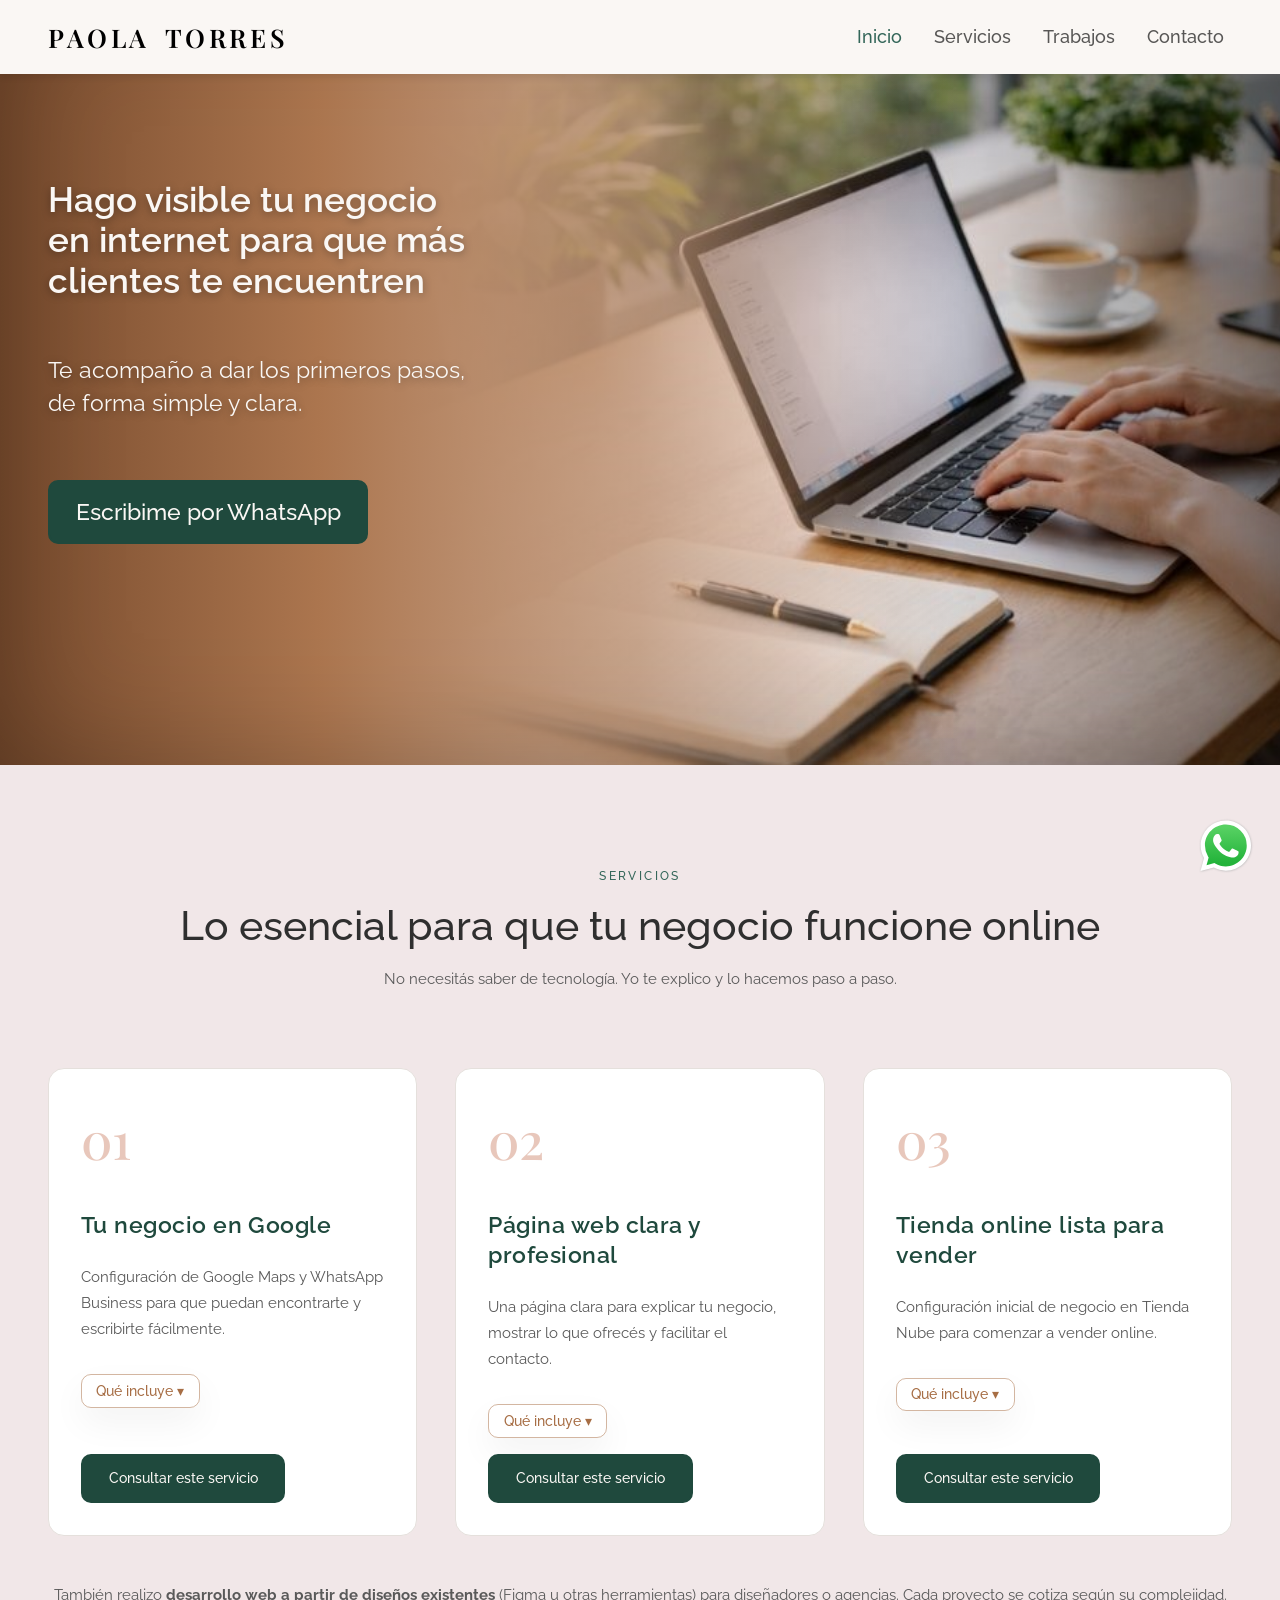
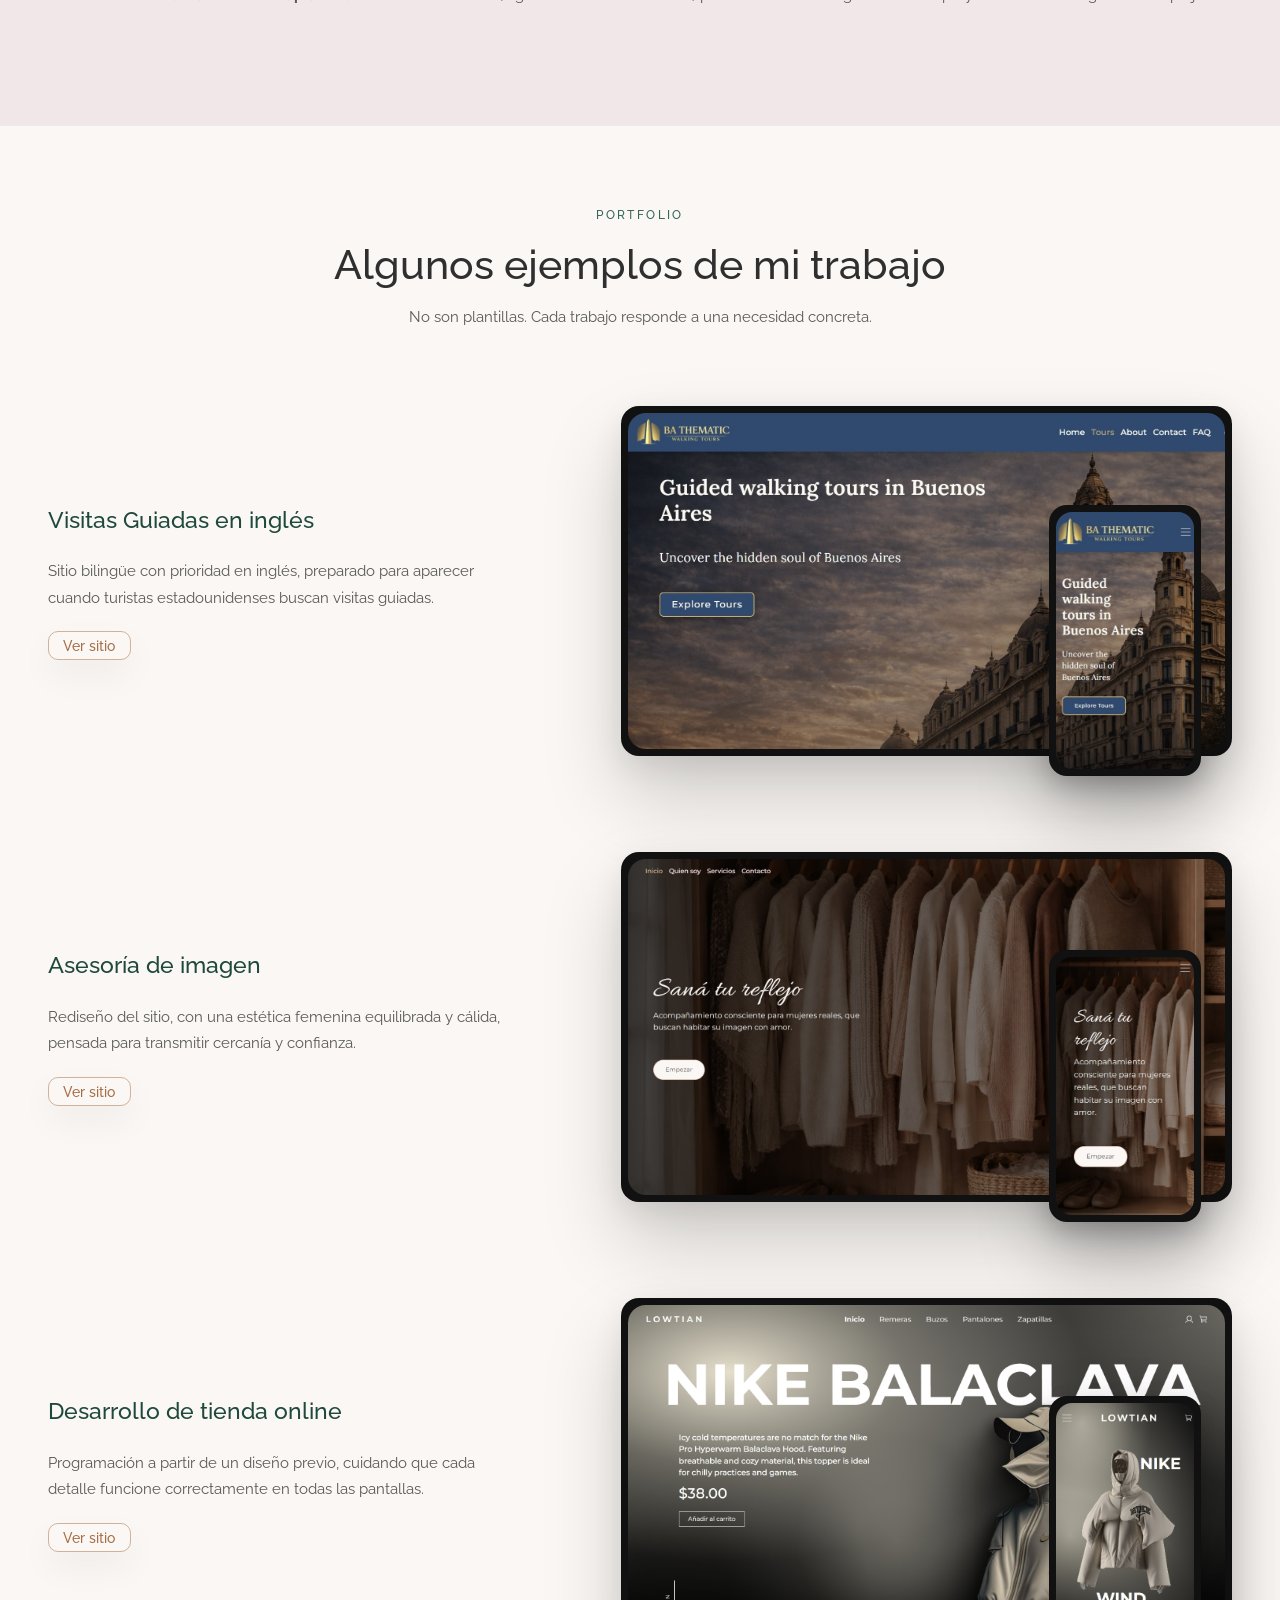
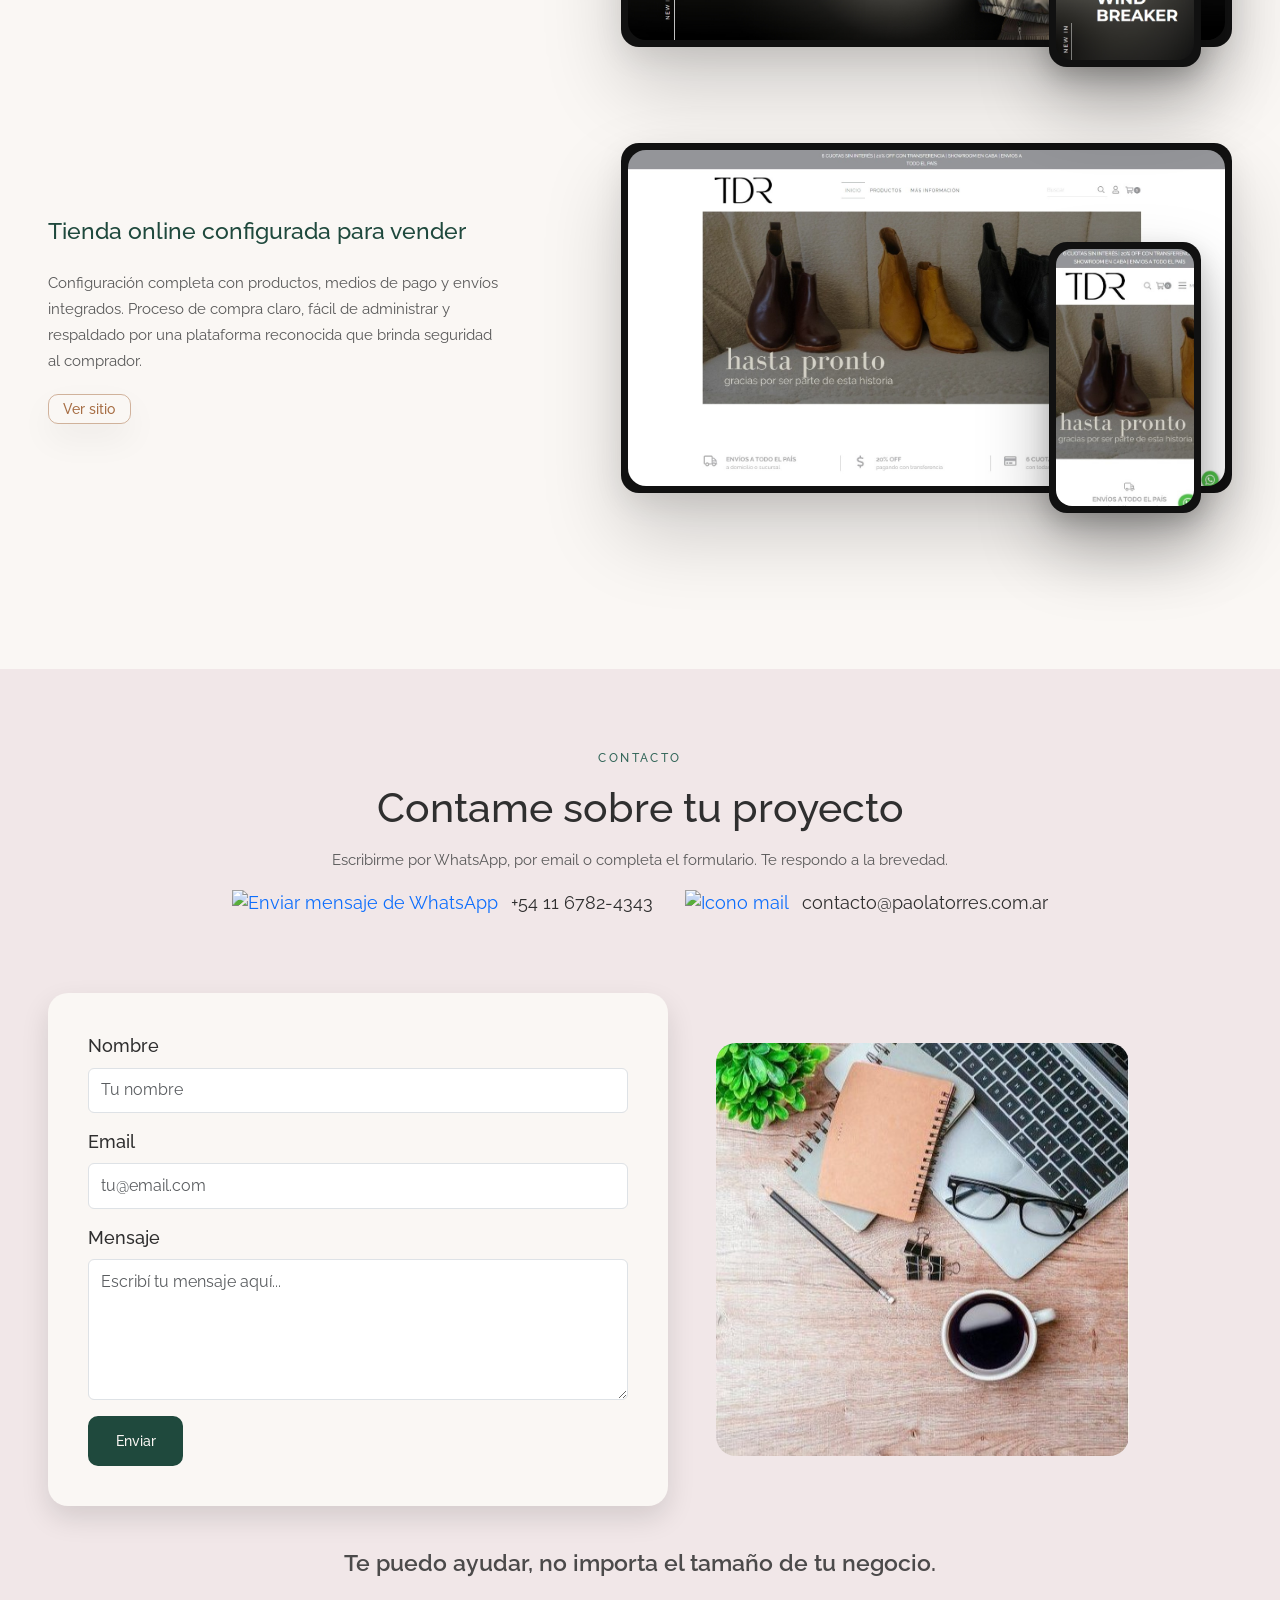
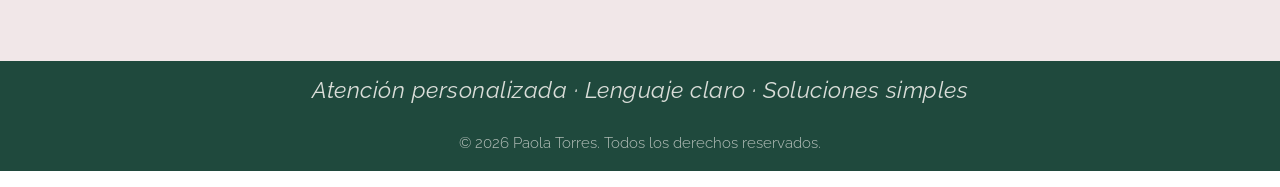
==== index.html @ 3caf7f99 "pruebas mail" ====
<!DOCTYPE html>
<html lang="es-AR">
<head>
    <meta charset="UTF-8">
    <meta name="viewport" content="width=device-width, initial-scale=1.0">

    <title>Paola Torres | Desarrollo web y presencia online para negocios</title>

    <meta name="description" content="Desarrollo web y presencia online para negocios. Google Maps, WhatsApp Business, páginas web claras, tiendas online y maquetación web a partir de diseño.">

    <meta name="author" content="Paola Torres">
    <meta name="robots" content="index, follow">
    <meta name="googlebot" content="index, follow">

    <!-- canonical url pinricipal -->
    <link rel="canonical" href="https://paolatorres.com.ar/">

    <!-- carga de las imagenes del Hero -->
    <link rel="preload" as="image" href="./img/heroBackgroud.jpg">
    <link rel="preload" as="image" href="./img/heroBackgroud_ultrawide.png">    

    <!-- Open graph para compartir en redes -->
    <meta property="og:title" content="Paola Torres | Desarrollo web y presencia online para negocios y profesionales">
    <meta property="og:description" content="Ayudo a que tu negocio sea visible en internet con Google Maps, WhatsApp Business, páginas web claras y tiendas online listas para vender.">
    <meta property="og:type" content="website">
    <meta property="og:url" content="https://paolatorres.com.ar/">
    <meta property="og:image" content="https://paolatorres.com.ar/img/og-paola-torres-desarrollo-web-presencia-online.jpg">    

    <meta property="og:image:alt" content="Paola Torres desarrolladora web">
    <meta property="og:image:width" content="1200">
    <meta property="og:image:height" content="630">
    <meta property="og:image:type" content="image/jpeg">    

    <meta property="og:site_name" content="Paola Torres">

    <!-- Twitter card -->
    <meta name="twitter:card" content="summary_large_image">
    <meta name="twitter:title" content="Paola Torres | Desarrollo web y presencia online para negocios y profesionales">
    <meta name="twitter:description" content="Desarrollo web y presencia online para negocios.">
    <meta name="twitter:image" content="https://paolatorres.com.ar/img/imageOpengraph.jpg">

    <!-- favicon letra P fondo verde -->
    <link rel="apple-touch-icon" sizes="180x180" href="./img/favicon_io/apple-touch-icon.png">
    <link rel="icon" type="image/png" sizes="32x32" href="./img/favicon_io/favicon-32x32.png">
    <link rel="icon" type="image/png" sizes="16x16" href="./img/favicon_io/favicon-16x16.png">
    <link rel="manifest" href="./img/favicon_io/site.webmanifest">
    
    <!-- google fonts -->
    <link rel="preconnect" href="https://fonts.googleapis.com">
    <link rel="preconnect" href="https://fonts.gstatic.com" crossorigin>
    <link href="https://fonts.googleapis.com/css2?family=Playfair+Display:ital,wght@0,400..900;1,400..900&family=Raleway:ital,wght@0,100..900;1,100..900&display=swap" rel="stylesheet">

    <!-- Bootstrap -->
    <link href="https://cdn.jsdelivr.net/npm/bootstrap@5.3.8/dist/css/bootstrap.min.css" rel="stylesheet">

    <!-- CSS -->
    <link rel="stylesheet" href="./css/styles.css">

    <!-- Schema SEO -->
    <script type="application/ld+json">
    {
    "@context": "https://schema.org",
    "@type": "ProfessionalService",
    "name": "Paola Torres",
    "url": "https://paolatorres.com.ar",
    "description": "Desarrollo web y presencia online para negocios. Google Maps, WhatsApp Business, páginas web claras y tiendas online.",
    "areaServed": {
    "@type": "Country",
    "name": "Argentina"
    },
    "contactPoint": {
    "@type": "ContactPoint",
    "telephone": "+54-11-6782-4343",
    "contactType": "customer service",
    "availableLanguage": ["Spanish"]
    },
    "sameAs": [
    "https://wa.me/541167824343"
    ],
    "knowsAbout": [
    "Google Maps para negocios",
    "WhatsApp Business",
    "Desarrollo web",
    "Tiendas online",
    "Tienda Nube",
    "Maquetación web"
    ],
    "makesOffer": [
    {
        "@type": "Offer",
        "itemOffered": {
        "@type": "Service",
        "name": "Configuración de Google Maps y WhatsApp Business"
        }
    },
    {
        "@type": "Offer",
        "itemOffered": {
        "@type": "Service",
        "name": "Desarrollo de páginas web para negocios"
        }
    },
    {
        "@type": "Offer",
        "itemOffered": {
        "@type": "Service",
        "name": "Configuración de tienda online"
        }
    }
    ]
    }
    </script>

    <script type="application/ld+json">
    {
    "@context": "https://schema.org",
    "@type": "WebSite",
    "name": "Paola Torres",
    "url": "https://paolatorres.com.ar"
    }
    </script>
        
</head>
<body>

    <header class="header">

        <nav class="navbar navbar-expand-lg custom-navbar fixed-top">        

            <div class="container container-limit">

                <a class="navbar-brand mb-0 logo" href="./index.html">
                    PAOLA <span class="logo-space">TORRES</span>
                </a>                
                
                <button class="navbar-toggler" type="button" data-bs-toggle="collapse" data-bs-target="#navbarSupportedContent" aria-controls="navbarSupportedContent" aria-expanded="false" aria-label="Toggle navigation">
                    <span class="navbar-toggler-icon"></span>
                </button>
                
                <div class="collapse navbar-collapse" id="navbarSupportedContent">
                    <!-- ms-auto empuje a la derecha -->
                    <ul class="navbar-nav ms-auto mb-2 mb-lg-0">

                        <li class="nav-item"><a class="nav-link fw-medium" aria-current="page" href="#home">Inicio</a></li>                            
                        <li class="nav-item"><a class="nav-link fw-medium" href="#services">Servicios</a></li>
                        <li class="nav-item"><a class="nav-link fw-medium" href="#examples">Trabajos</a></li>
                        <li class="nav-item"><a class="nav-link fw-medium" href="#contact">Contacto</a></li>                    
                                                                        
                    </ul>

                </div>

            </div>
        </nav>

        <section class="section__hero" id="home">
        
            <div class="container-limit"> 

                <div class="hero__content">
                    <h1 class="hero__title">
                        Hago visible tu negocio en internet
                        para que más clientes te encuentren
                    </h1>
                    <p class="hero__subtitle">Te acompaño a dar los primeros pasos, de forma simple y clara.</p>
                    
                    <a 
                        href="https://wa.me/541167824343?text=Hola%20Paola,%20quiero%20m%C3%A1s%20informaci%C3%B3n%20sobre%20tus%20servicios."
                        class="btn__hero-cta"
                        target="_blank" rel="noopener noreferrer">
                        Escribime por WhatsApp
                    </a>
                   
                </div>

            </div>
                        
        </section>

    </header>


    <main id="main-content">

        <!-- SERVICIOS SERVICES -------------------------------------------------------------------->
        <section class="section section__services" id="services">
            <div class="container-limit">
                
                <div class="section__header">
                    <span class="section__eyebrow">Servicios</span>
                    <h2 class="section__title">
                    Lo esencial para que tu negocio funcione online
                    </h2>
                    <p class="section__description">
                    No necesitás saber de tecnología. Yo te explico y lo hacemos paso a paso.
                    </p>
                </div>

                <div class="services__grid">

                    <!-- SERVICIO 1 -->
                    <article class="service__card">
                        <div class="service__card-content">

                            <span class="service__number">01</span>

                            <h3 class="service__heading">
                            Tu negocio en Google
                            </h3>

                            <p class="service__description">
                            Configuración de Google Maps y WhatsApp Business para que
                            puedan encontrarte y escribirte fácilmente.
                            </p>
                        
                            <!-- <p class="service__description">
                            👉 ¿Cómo ayuda esto a tu negocio? Aparecer cuando buscan
                            </p> -->

                            <button
                            class="btn-secondary"
                            data-bs-toggle="collapse"
                            data-bs-target="#detalle-google">
                                Qué incluye
                                <span class="toggle-arrow">▾</span>                            
                            </button>

                            <div class="collapse service__details" id="detalle-google">
                                
                                <strong>Google Maps</strong>

                                <ul>
                                    <li>Creación de ficha del negocio en Google Maps</li>
                                    <li>Configuración completa del perfil del negocio</li>
                                    <li>Carga de información principal (dirección, horario, teléfono, redes y web)</li>
                                    <li>Configuración de categoría y rubro del negocio en Google Maps</li>
                                    <li>Carga de logo e imágenes del negocio (si el cliente las tiene)</li>
                                    <li>Orientación sobre cómo solicitar reseñas a clientes</li>
                                    <li>Guía básica para responder reseñas</li>
                                </ul>

                                <strong>WhatsApp Business</strong>

                                <ul>
                                    <li>Configuración completa del perfil</li>
                                    <li>Mensaje automático de bienvenida</li>
                                    <li>Mensaje automático de ausencia</li>
                                    <li>Respuestas rápidas guardadas</li>
                                    <li>Etiquetas para organizar conversaciones</li>
                                    <li>Carga de catálogo de productos (hasta 15)</li>
                                    <li>Guía básica de uso de la aplicación</li>
                                    <li>Creación de enlace directo de WhatsApp para compartir en redes o web</li>
                                </ul>

                                <p class="service__time">
                                Tiempo estimado de entrega: 3 a 5 días hábiles
                                </p>
                            </div>
                                <a
                                href="https://wa.me/541167824343?text=Hola%20Paola,%20quiero%20consultar%20por%20el%20servicio%20de%20Google%20Maps%20y%20WhatsApp%20Business."
                                class="btn-primary"
                                target="_blank"
                                rel="noopener noreferrer">
                                Consultar este servicio
                                </a>
                        </div>
                    </article>

                    <!-- SERVICIO 2 -->
                    <article class="service__card">
                        <div class="service__card-content">

                            <span class="service__number">02</span>

                            <h3 class="service__heading">
                            Página web clara y profesional
                            </h3>

                            <p class="service__description">
                            Una página clara para explicar tu negocio,
                            mostrar lo que ofrecés y facilitar el contacto.
                            </p>

                            <!-- <p class="service__description">
                            👉 ¿Cómo ayuda esto a tu negocio? que entiendan que haces
                            </p> -->

                            <button 
                            class="btn-secondary"
                            data-bs-toggle="collapse"
                            data-bs-target="#detalle-web">
                                Qué incluye
                                <span class="toggle-arrow">▾</span>
                            </button>

                            <div class="collapse service__details" id="detalle-web">
                                <strong>Página web</strong>
                                <ul>
                                    <li>Página de inicio</li>
                                    <li>Sección de servicios o productos (hasta 5)</li>
                                    <li>Sección sobre el negocio o profesional</li>
                                    <li>Sección de contacto</li>
                                    <li>Botón flotante de WhatsApp</li>
                                    <li>Dirección o mapa del negocio cuando corresponde</li>
                                    <li>Diseño adaptable a celular, tablet y computadora</li>
                                    <li>Optimización básica para buscadores (SEO inicial)
                                    para que la página pueda aparecer en Google.</li>
                                    <li>Acompañamiento durante el proceso y explicación clara de cada paso.</li>
                                </ul>

                                <strong>Opcionales</strong>
                                <ul>
                                    <li>Sección de reseñas o testimonios de clientes</li>
                                    <li>Sección de autoridad o logros del negocio
                                    (por ejemplo: cantidad de clientes atendidos, empresas con las que trabajó, años de experiencia)</li>
                                </ul>

                                <p class="service__time">
                                Tiempo estimado de entrega: 15 a 20 días hábiles
                                </p>
                            </div>
                            <a
                            href="https://wa.me/541167824343?text=Hola%20Paola,%20quiero%20consultar%20por%20el%20servicio%20de%20página%20web."
                            class="btn-primary"
                            target="_blank"
                            rel="noopener noreferrer">
                            Consultar este servicio
                            </a>
                        </div>
                    </article>

                    <!-- SERVICIO 3 -->
                    <article class="service__card">
                        <div class="service__card-content">

                            <span class="service__number">03</span>
                            <h3 class="service__heading">
                            Tienda online lista para vender
                            </h3>

                            <p class="service__description">
                            Configuración inicial de negocio en Tienda Nube
                            para comenzar a vender online.
                            </p>
                            
                            <!-- <p class="service__description">
                            👉 ¿Cómo ayuda esto a tu negocio? Vender las 24 horas en forma automática.
                            </p> -->
                                                   
                            <button 
                            class="btn-secondary"
                            data-bs-toggle="collapse"
                            data-bs-target="#detalle-tienda">
                                Qué incluye
                                <span class="toggle-arrow">▾</span>                            
                            </button>

                            <div class="collapse service__details" id="detalle-tienda">
                                <strong>Configuración de la tienda</strong>
                                <ul>
                                    <li>Configuración inicial de la tienda</li>
                                    <li>Configuración de menues</li>
                                    <li>Configuración de carrusel de imágenes en página principal</li>
                                    <!-- <li>Configuración de carrusel (presentación de diapositivas) en página principal</li> -->
                                </ul>

                                <strong>Pagos y envíos</strong>
                                <ul>
                                    <li>Configuración de medios de pago</li>
                                    <li>Configuración de formas de envío</li>
                                    <li>Integración con servicios de correo o paquetería</li>
                                </ul>

                                <strong>Promociones</strong>
                                <ul>
                                    <li>Configuración de cupones de descuento</li>
                                    <li>Configuración de envío gratis a partir de determinado monto</li>
                                </ul>

                                <strong>Productos</strong>
                                <ul>
                                    <li>Carga inicial de hasta 15 productos</li>
                                </ul>

                                <strong>Opcionales</strong>
                                <ul>
                                    <li>Capacitación básica para administrar la tienda
                                    (carga de productos, gestión de pedidos y funcionamiento general)</li>
                                    <li>Carga de más productos, banners o secciones extra</li>
                                </ul>

                                <p class="service__time">
                                Tiempo estimado de entrega: hasta 21 días hábiles
                                </p>
                            </div>

                            <a
                            href="https://wa.me/541167824343?text=Hola%20Paola,%20quiero%20consultar%20por%20el%20servicio%20de%20tienda%20online."
                            class="btn-primary"
                            target="_blank"
                            rel="noopener noreferrer">
                            Consultar este servicio
                            </a>
                        </div>
                    </article>
                </div>

                <!-- SERVICIO 4 -->
                <p class="services__extra">

                También realizo <strong>desarrollo web a partir de diseños existentes</strong>
                (Figma u otras herramientas) para diseñadores o agencias.
                Cada proyecto se cotiza según su complejidad.
                </p>
                
            </div>

            <!-- texto oculto para SEO -->
            <p class="visually-hidden">
            Servicios de desarrollo web para negocios y profesionales.
            Configuración de Google Maps, WhatsApp Business, páginas web claras,
            y tiendas online listas para vender en Argentina.
            Maquetación desde Figma.
            diseño web Argentina y para toda latinoamerica.
            creación de páginas web.
            desarrollo web para negocios.
            </p>            
        </section>


        <!-- EJEMPLOS EXAMPLES -------------------------------------------------------------------->        
        <section class="section section__examples" id="examples">
            <div class="container-limit">

                <div class="section__header">
                    <span class="section__eyebrow">Portfolio</span>

                    <h2 class="section__title">
                        Algunos ejemplos de mi trabajo
                    </h2>

                    <p class="section__description">
                        <!-- Estilos variados, navegación clara y diseño acorde a cada rubro. -->
                        No son plantillas. Cada trabajo responde a una necesidad concreta.
                    </p>
                </div>

                
                <!-- trabajo 1 -->
                <div class="examples__item">

                    <div>
                        <h3 class="examples__heading">Visitas Guiadas en inglés</h3>
                        <p class="examples__description">Sitio bilingüe con prioridad en inglés, preparado para aparecer cuando turistas estadounidenses buscan visitas guiadas.</p>
                        <a href="https://paolatorresmontangie.github.io/BAthematicwalkingtours/" target="_blank" class="btn-secondary">Ver sitio</a>
                    </div>

                    <div class="examples__mockups">

                        <div class="mockup mockup--desktop">
                        <img src="./img/exampleVisitasGuiadas-desktop.jpeg" loading="lazy" alt="Sitio web bilingüe para visitas guiadas en Buenos Aires optimizado para turistas estadounidenses">
                        </div>

                        <div class="mockup mockup--mobile">
                        <img src="./img/exampleVisitasGuiadas-mobile.jpeg" loading="lazy" alt="Versión móvil del sitio web">
                        </div>

                    </div>
                </div>

                <!-- trabajo 2 -->
                <div class="examples__item">

                    <div>
                        <h3 class="examples__heading">Asesoría de imagen</h3>
                        <p class="examples__description">Rediseño del sitio, con una estética femenina equilibrada y cálida, pensada para transmitir cercanía y confianza.</p>
                        <a href="https://paolatorresmontangie.github.io/Unamujerreal/" target="_blank" class="btn-secondary">Ver sitio</a>
                    </div>

                    <div class="examples__mockups">

                        <div class="mockup mockup--desktop">
                        <img src="./img/exampleAsesoriaImagen-desktop.jpeg" loading="lazy" alt="Sitio web para asesoría de imagen con diseño femenino y elegante">
                        </div>

                        <div class="mockup mockup--mobile">
                        <img src="./img/exampleAsesoriaImagen-mobile.jpeg" loading="lazy" alt="Versión móvil del sitio web">
                        </div>

                    </div>
                </div>


                <!-- trabajo 3 -->
                <div class="examples__item">

                    <div>
                        <h3 class="examples__heading">Desarrollo de tienda online</h3>
                        <p class="examples__description">Programación a partir de un diseño previo, cuidando que cada detalle funcione correctamente en todas las pantallas.</p>
                        <a href="https://paolatorresmontangie.github.io/Lowtian/" target="_blank" class="btn-secondary">Ver sitio</a>
                    </div>

                    <div class="examples__mockups">

                        <div class="mockup mockup--desktop">
                        <img src="./img/exampleLowtian-desktop.jpeg" loading="lazy" alt="Maquetación de tienda online a partir de un diseño previo">
                        </div>

                        <div class="mockup mockup--mobile">
                        <img src="./img/exampleLowtian-mobile.jpeg" loading="lazy" alt="Versión móvil del sitio web">
                        </div>

                    </div>
                </div>

                <!-- trabajo 4 -->
                <div class="examples__item">

                    <div>
                        <h3 class="examples__heading">Tienda online configurada para vender</h3>
                        <p class="examples__description">Configuración completa con productos, medios de pago y envíos integrados.
                        Proceso de compra claro, fácil de administrar y respaldado por una plataforma reconocida que brinda seguridad al comprador.</p>
                        <a href="https://www.tacodereina.com.ar/" target="_blank" class="btn-secondary">Ver sitio</a>
                    </div>

                    <div class="examples__mockups">

                        <div class="mockup mockup--desktop">
                        <img src="./img/exampleTDR-desktop.jpeg" loading="lazy" alt="Configuración de tienda online en Tienda Nube con productos y pagos integrados">
                        </div>

                        <div class="mockup mockup--mobile">
                        <img src="./img/exampleTDR-mobile.jpeg" loading="lazy" alt="Versión móvil del sitio web">
                        </div>

                    </div>

                </div>

            </div>
            
        </section>         

        <!-- CONTACTO CONTACT -------------------------------------------------------------------->
        <section class="section section__contact" id="contact">
            
            <div class="container-limit">

                <div class="section__header">
                    <span class="section__eyebrow">Contacto</span>

                    <h2 class="section__title">
                        Contame sobre tu proyecto
                        <!-- Contame qué necesitás y vemos cómo hacerlo posible -->
                    </h2>

                    <p class="section__description">
                        <!-- No hace falta que tengas todo claro. Lo vemos juntos paso a paso. -->
                        Escribirme por WhatsApp, por email o completa el formulario. Te respondo a la brevedad.
                    </p>

                    <!-- datos de contacto -->
                    <div class="contact__quick-contact">
                        <div class="contact__quick-line">
                            <a 
                            href="https://wa.me/541167824343?text=Hola%20Paola,%20te%20escribo%20desde%20tu%20p%C3%A1gina%20web."
                            target="_blank" rel="noopener noreferrer">
                                <img class="contact__icon" src="./img/iconoWhatsapp.svg" alt="Enviar mensaje de WhatsApp">
                            </a>
                            <span class="contact__text">+54 11 6782-4343</span>
                        </div> 
                        <div class="contact__quick-line">

                            <a
                            href="mailto:contacto@paolatorres.com.ar?subject=Consulta%20sobre%20servicios%20web&body=Hola%20Paola,%0A%0AQuiero%20consultarte%20por:%0A%0A">
                            <img class="contact__icon" src="./img/iconoMail.svg" alt="Icono mail">
                            </a>

                            <span class="contact__text">contacto@paolatorres.com.ar</span>
                        </div>                    
                    </div>

                </div>            
                      
                <div class="contact__grid">
                    <!-- Formulario -->
                    <div class="contact__form">

                        <form action="https://formsubmit.co/contacto@paolatorres.com.ar" method="POST">
                            <!-- <legend class="visually-hidden">Formulaio de contacto</legend> -->                       
                                                        
                            <div class="mb-3">
                                <label for="nombre" class="form-label">Nombre</label>
                                <input
                                    type="text"
                                    id="nombre"
                                    name="nombre"
                                    class="form-control"
                                    placeholder="Tu nombre"
                                    required>
                            </div>

                            <div class="mb-3">
                                <label for="email" class="form-label">Email</label>
                                <input
                                    type="email"
                                    id="email"
                                    name="email"
                                    class="form-control"
                                    placeholder="tu@email.com"
                                    required>
                            </div>                            

                            <div class="mb-3">
                                <label for="mensaje" class="form-label">Mensaje</label>
                                <textarea
                                    id="mensaje"
                                    name="mensaje"
                                    class="form-control"
                                    rows="5"
                                    placeholder="Escribí tu mensaje aquí..."
                                    required></textarea>
                            </div>

                            <!-- campos ocultos -->
                            <input type="hidden" name="_subject" value="Nuevo mensaje desde tu web">
                            <input type="hidden" name="_template" value="table">
                            <input type="hidden" name="_captcha" value="false">                            
                            <input type="hidden" name="_next" value="https://paolatorres.com.ar/#thanks">                            
                            <input type="text" name="_honey" style="display:none">

                            <button type="submit" class="btn-primary">Enviar</button>
                        </form>
                    
                    </div> <!-- fin de contact__form -->

                    <!-- Imagen -->
                    <div class="contact__image">
                        <img
                        src="./img/contact-aside.jpg"
                        alt="Espacio de trabajo con cuaderno y notebook"
                        >
                    </div>    
            
                </div> <!-- fin del grid -->   

                <div>
                    <p class="microtext">
                    Te puedo ayudar, no importa el tamaño de tu negocio.
                    </p>
                </div>                       
                          
                
            </div> <!-- fin container-limit -->
                
        </section>

        <!-- GRACIAS THANKS luego envio mail -------------------------------------------------------------------->
        
        <section class="section section__thanks" id="thanks" >
            <div class="container-limit">

                <div class="section__header">
                    <span class="section__eyebrow">Email enviado</span>

                    <h2 class="section__title">
                        ¡Gracias por tu mensaje!
                    </h2>

                    <p class="section__description">
                        Te responderé pronto. Mientras tanto podés seguir viendo algunos trabajos.
                    </p>
                </div>      

            </div>      
        </section>
                
    </main>

    <!-- footer -------------------------------------------------------------------->
    <footer class="site__footer">
        <div class="container-limit">
            <p class="footer__tagline">
            Atención personalizada · Lenguaje claro · Soluciones simples
            </p>

            <p class="footer__copy">
            © 2026 Paola Torres. Todos los derechos reservados.
            </p>
        </div>        
    </footer>

    <a 
    href="https://wa.me/541167824343?text=Hola%20Paola,%20quiero%20hacer%20una%20consulta."
    class="whatsapp__float"
    target="_blank" rel="noopener noreferrer">
        <img class="whatsapp__icon" src="./img/iconowhatsappFlotante.svg" alt="WhatsApp">
    </a>

    <!------------------------------------------------------------------------------>
     
    
    <!-- Bootstrap -->
    <script src="https://cdn.jsdelivr.net/npm/bootstrap@5.3.8/dist/js/bootstrap.bundle.min.js"></script>   

    <!-- script para ancla section -->
    <script>
    document.addEventListener("DOMContentLoaded", () => {

    const sections = [
        "home",
        "services",
        "examples",
        "contact"
    ];
    const navLinks = document.querySelectorAll(".navbar-nav .nav-link");

    const options = {
        root: null,
        rootMargin: "0px 0px -60% 0px",
        threshold: 0
    };

    const observer = new IntersectionObserver((entries) => {
        entries.forEach(entry => {

        if (entry.isIntersecting) {
            const id = entry.target.getAttribute("id");

            navLinks.forEach(link => {
            const href = link.getAttribute("href");

            if (href.includes("#" + id)) {
                link.classList.add("active");
                link.setAttribute("aria-current", "page");
            } else {
                link.classList.remove("active");
                link.removeAttribute("aria-current");
            }

            });
        }
        });
    }, options);

    sections.forEach(sectionId => {
        const section = document.getElementById(sectionId);
        if (section) observer.observe(section);
    });

    });
    </script>

</body>
</html>
---- css/styles.css ----
/* RESET, GENERALES Y CLASES BASE ====================================================================== */

:root {

  /* marca */
  --color-primary: #1f493d;           /* verde te papa green */
  --color-primary-hover: #336659;     /* verde stromboli */

  /* acentos */
  --color-accent: #a76e45;            /* marron cape palliser */
  --color-accent-soft: #D9A38F;       /* marron terracotta*/

  /* fondos */
  --color-background-main: #FAF7F4;   /* blanco marfil ivory */
  --color-background-soft: #f1e7e8;   /* lila claro soft peach */

  /* texto */
  --color-text-main: #2f2f2f;         /* gris casi negro carbon */
  --color-text-muted: #595959;        /* gris medio */

}

html {
  font-size: 100%;
}

* {
  margin: 0;
  padding: 0;
  box-sizing: border-box;
}

body {
  font-family: "Raleway", sans-serif;
  font-optical-sizing: auto;
  color: var(--color-text-main);  
  font-size: clamp(0.95rem, 1.2vw, 1.05rem);  
  scroll-behavior: smooth;
}

p {
  font-size: clamp(0.95rem, 1.2vw, 1.05rem);
  color: var(--color-text-main);   
}

a {
  text-decoration: none;
}

.section {
  padding-top: 5rem;
  padding-bottom: 5rem;
}

/* contenedor con ancho limitado para pantallas grandes */
.container-limit {
  max-width: 1600px;
  margin-inline: auto;
  padding-inline: clamp(1rem, 4vw, 3rem);
}

/* sistema de titulos */
.section__header {
  text-align: center;
  margin-bottom: clamp(3rem, 6vw, 5rem);
  margin-inline: auto;
}

.section__eyebrow {
  display: block;
  font-size: clamp(0.75rem, 0.9vw, 0.85rem);  
  letter-spacing: 0.2em;
  text-transform: uppercase;
  color: var(--color-primary-hover);
  margin-bottom: 1rem;
  font-weight: 500;
}

.section__title {
  font-size: clamp(1.8rem, 3.2vw, 2.6rem);
  line-height: 1.2;
  color: var(--color-text-main);
  margin-bottom: 1rem;
}

.section__description {
  font-size: clamp(0.95rem, 1.2vw, 1.05rem);
  color: var(--color-text-muted);
  line-height: 1.6;
}

.btn-primary {
  font-size: clamp(0.85rem, 1vw, 0.95rem);
  font-weight: 500;
  background-color: var(--color-primary);
  color: var(--color-background-main);
  border: 2px solid var(--color-primary);
  align-self: flex-start;
  padding: 0.8rem 1.6rem;
  border-radius: 10px;
  text-decoration: none;
  transition: all 0.3s ease;
}

.btn-primary:hover {
  background-color: var(--color-primary-hover);
  border-color: var(--color-primary-hover);
}

.btn-secondary {
  font-size: clamp(0.85rem, 1vw, 0.95rem);
  font-weight: 500;
  background-color: transparent;
  color: var(--color-accent);
  border: 1px solid rgba(167, 110, 69, 0.5);
  align-self: flex-start;
  padding: 0.35rem 0.9rem;
  border-radius: 10px;
  text-decoration: none;
  transition: all 0.3s ease;
  box-shadow: 0 15px 35px rgba(0, 0, 0, 0.05);
}

.btn-secondary:hover {
  border-color: #e5e0dc;
  color: var(--color-accent);  
  box-shadow: 0 12px 28px rgba(0,0,0,0.12);
}

.microtext {
  font-size: clamp(1.2rem, 1.8vw, 1.6rem);  /* COMO H3 */
  font-weight: 600;
  color: var(--color-text-main);
  opacity: 0.85;
  text-align: center;  
  margin-top: 2.5rem;
  margin-bottom: 0;
}

/* HEADER ================================================================================ */

/* navbar personalizada */
.custom-navbar {
  background-color: var(--color-background-main);
  box-shadow: 0 4px 6px rgba(0, 0, 0, 0.08);
  z-index: 2000;
}

.custom-navbar .container {
  display: flex;
  align-items: center;
}

/* Altura vertical fluida */
.navbar {
  padding-top: clamp(0.8rem, 0.6rem + 0.5vw, 1.4rem);
  padding-bottom: clamp(0.8rem, 0.6rem + 0.5vw, 1.4rem);
}
   
/* Espaciado horizontal entre links (desktop) */
.navbar-nav {
  gap: clamp(1rem, 1vw, 2rem);
}

/* Links */
.navbar-nav .nav-link {
  font-size: clamp(0.95rem, 0.8rem + 0.4vw, 1.1rem);
  font-weight: 500;
  transition: color 0.2s ease;
}

/* Hover */
.custom-navbar .nav-link:hover {
  color: var(--color-accent-soft);
}

/* Link activo */
.custom-navbar .nav-link[aria-current="page"] {
  color: var(--color-primary-hover);
  font-weight: 600;
}

/* Marca */
.custom-navbar .navbar-brand {
  padding: 0;
}

.logo {
  font-family: "Playfair Display", serif;
  font-weight: 600;  
  font-size: clamp(1.4rem, 2vw, 1.8rem);
  text-transform: uppercase;
  letter-spacing: 0.14em;
}

.logo:hover {
  /* font-weight: 650; */
  text-shadow: 0 2px 8px rgba(0,0,0,0.35);  
}

/* espacio entre palabras en el logo */
.logo-space {
  margin-left: 0.20em;
}

.header {   
  background:
    /* sombra derecha */
    linear-gradient(to left, rgba(0,0,0,0.45), rgba(0,0,0,0) 35%),

    /* degradé izquierdo más profundo */
    linear-gradient(
      90deg,
      rgba(120,75,45,1) 0%,
      rgba(167,110,69,0.95) 25%,
      rgba(167,110,69,0.6) 50%,
      rgba(167,110,69,0) 75%
    ),
    
    url("../img/heroBackgroud.jpg");    

  background-size:
    100% 100%,   /* gradiente derecha */
    100% 100%,   /* gradiente izquierda */
    cover;       /* imagen */

  background-position:
    center,
    center,
    center;
  background-repeat:
    no-repeat,
    no-repeat,
    no-repeat;    
    box-shadow: inset 0 0 120px rgba(0,0,0,0.25);       

    height: clamp(600px, 85vh, 900px);
}

.hero__content {
  display: flex;
  flex-direction: column;
  align-items: flex-start;

  min-height: 100vh;
  width: 100%;  

  padding-top: clamp(9rem, 20vh, 12rem); 
  gap: clamp(2rem, 5vh, 4rem);  
}

.hero__title {
  font-size: clamp(2.2rem, 2.5vw, 3.2rem);
  font-weight: 600;
  line-height: 1.15;
  max-width: 20ch;  /* limita el ancho según caracteres, no porcentaje */
  /* max-width: 45%; */  
  color: var(--color-background-main);
  text-shadow: 0 2px 8px rgba(0,0,0,0.35);
}

.hero__subtitle {  
  font-size: clamp(1.2rem, 1.8vw, 1.6rem); /* p como h3 */
  font-weight: 400;
  line-height: 1.4;  
  color: var(--color-background-main); 
  max-width: 30ch;  
  /* max-width: 40%;   */
  text-shadow: 0 2px 8px rgba(0,0,0,0.35);  
}

.btn__hero-cta {
  font-size: clamp(1.2rem, 1.8vw, 1.6rem); /* COMO H3 */
  font-weight: 500;
  background-color: var(--color-primary);
  color: var(--color-background-main);   
  border: 2px solid var(--color-primary);
  padding: 0.8rem 1.6rem;
  border-radius: 10px;
  text-decoration: none;
  transition: all 0.3s ease;
}

.btn__hero-cta:hover {
  background-color:var(--color-primary-hover);
  border-color: var(--color-primary-hover);  
  color: var(--color-background-main);
}


/* SERVICES SERVICIOS ================================================================================ */

.section__services {
  padding-block: clamp(5rem, 8vw, 8rem);
  background-color: var(--color-background-soft);
}

.services__grid {
  display: grid;
  grid-template-columns: repeat(3, 1fr);
  gap: clamp(1.5rem, 3vw, 3rem);
}

.service__card {
  display: flex;
  flex-direction: column;  
  padding: clamp(2rem, 2.5vw, 3rem);
  border: 1px solid #e5e0dc;
  background-color: #ffffff;
  border-radius: 16px;
  /* transition: all 0.3s ease; */
  transition: background-color 0.3s ease, border-color 0.3s ease;
  flex: 1;  /* para que el boton se vaya abajo */
}

.service__card:hover {
  border-color: #d9d0d1;
  box-shadow: 0 15px 35px rgba(0, 0, 0, 0.05);
}

.service__card-content {
  display: flex;
  flex-direction: column;
  flex: 1;
  gap: 1rem;
}

.service__number {
  font-family: "Playfair Display", serif;  
  font-size: clamp(2.5rem, 4vw, 3.5rem);
  font-weight: 500;
  color: var(--color-accent-soft);
  opacity: 0.6;  
  margin-bottom: 1rem; /* extra al gap */
}

.service__heading {
  font-size: clamp(1.2rem, 1.8vw, 1.6rem);
  font-weight: 600;
  letter-spacing: 0.02em;
  line-height: 1.3;
  color: var(--color-primary);
}

.service__description {
  font-size: clamp(0.95rem, 1.2vw, 1.05rem);
  line-height: 1.7;
  color: var(--color-text-muted);
}

/* lista de items que incluye el servicio */
.service__details {
  margin-top: 1rem;
  padding-top: 1rem;
  border-top: 1px solid #e5e0dc;
}

.service__details ul {
  padding-left: 1.2rem;
  margin: 0.8rem 0 1.2rem 0;
  line-height: 1.6;
  color: var(--color-text-muted);
}

.service__time {
  font-size: 0.9rem;
  color: #666;
}

.service__card-content .btn-primary {
  margin-top: auto;
}

/* detalle de cuarto servicio de maquetacion */
.services__extra {
  margin-top: 3rem;
  text-align: center;
  font-size: 0.95rem;
  color: var(--color-text-muted);
}


/* EXAMPLES EJEMPLOS PORTFOLIO ============================================================================ */

.section__examples {
    background-color: var(--color-background-main);
}

.examples__item {
  display: grid;
  grid-template-columns: 1fr 1.2fr;
  gap: 4rem;
  align-items: center;
  margin-bottom: 6rem;
}

.examples__heading {
  font-size: clamp(1.2rem, 1.8vw, 1.6rem);
  color: var(--color-primary);   
  margin-bottom: 1.5rem;
  line-height: 1.3;  
}

.examples__description {
  font-size: clamp(0.95rem, 1.2vw, 1.05rem);
  line-height: 1.7;
  color: var(--color-text-muted);
  margin-bottom: 1.5rem;
  max-width: 90%;
}

/* contenedor mockups */
.examples__mockups {
  position: relative;

  display: flex;
  align-items: flex-end;
}

/* base mockup */
.mockup {
  overflow: hidden;
  background: transparent;
}

/* desktop */
.mockup--desktop {
  border-radius: 18px;
  padding: 6px;
  
  background-color: #111;
  border: 1.5px solid rgba(0,0,0,0.08);
  box-shadow:
    0 40px 80px rgba(0,0,0,0.18),
    0 10px 30px rgba(0,0,0,0.08);  

  z-index: 1;    
}

.mockup--desktop img {
  border-radius: 18px;
  width: 100%;  
  height: 100%;
  object-fit: cover;
  display: block;  
}

/* mobile superpuesto */
.mockup--mobile {
  position: absolute;
  right: 5%;
  bottom: -20px;
  border-radius: 18px;

  padding: 6px;
  aspect-ratio: 9 / 16;
  width: 25%;  
  
  background-color: #111;
  border: 1.5px solid rgba(0,0,0,0.08);
  box-shadow:
    0 35px 70px rgba(0,0,0,0.28),
    0 10px 25px rgba(0,0,0,0.18);

  z-index: 2;
}

.mockup--mobile img {
  width: 100%;
  height: 100%;
  object-fit: cover;
  border-radius: 16px;
}

/* CONTACT CONTACTO ================================================================================ */

.section__contact {
  background-color: var(--color-background-soft);
}

.contact__grid {
  display: grid;
  grid-template-columns: 1.2fr 1fr;
  gap: 3rem;
  align-items: center;
  margin-top: 3rem;
}

/* contacto rápido — iconos y texto */
.contact__quick-contact {
  display: flex; 
  flex-direction: row;
  justify-content: center;
  align-items: center;
  gap: 2rem;
}

.contact__quick-line {
  display: flex;
  align-items: center;
  gap: 0.8rem;
  font-size: 1.1rem;
}

.contact__icon {
  width: 1.8rem;
  height: auto;
}

.contact__image img {
  width: 80%;
  height: auto;
  max-height: none;
  border-radius: 20px;
  object-fit: cover;   
}

.contact__text {
  font-size: 1.1rem;
  font-weight: 400;
  color: var(--color-text-main);
} 

.contact__quick-line:hover .contact__icon {
  transform: scale(1.05);
  transition: transform 0.2s ease;
}

.contact__form {
  background-color: var(--color-background-main);
  padding: 2.5rem;
  border-radius: 20px;
  box-shadow: 0 12px 28px rgba(0,0,0,0.12);
}

.contact__form .form-label {
  font-size: 1.1rem;
  font-weight: 500;
}

.contact__form .form-control {
  font-size: 1rem;
  padding: 0.6rem 0.75rem;
}

/* gracias, solo se muestra cuando un cliente envia un mail */
.section__thanks {
  background-color: var(--color-background-main);
  
  display: none;
}

#thanks:target {
  display: block;
}


/* =============================================================================
  footer
================================================================================ */
.site__footer {
  background-color: var(--color-primary);
}

.footer__tagline {
  font-size: clamp(1.2rem, 1.8vw, 1.6rem); /* COMO H3 */
  font-weight: 400; 
  font-style: italic;
  letter-spacing: 0.5px;  
  opacity: 0.85;
  color: var(--color-background-main);

  text-align: center;
  margin-bottom: 1.5rem;
  padding-top: 0.8rem;  
}

.footer__copy {
  font-size: clamp(0.95rem, 1.2vw, 1.05rem);
  color: var(--color-background-main);  
  font-weight: 300;
  opacity: 0.7;
  text-align: center;
  padding-bottom: 1rem;  
}

/* boton flotante whatsapp */
.whatsapp__float {
  position: fixed;
  bottom: 24px;
  right: 24px;
  z-index: 1000;
  display: inline-flex;
  align-items: center;
  justify-content: center;
  width: 60px;
  height: 60px;
  border-radius: 50%;
  background: transparent;
  transition: transform 0.25s ease;
}

.whatsapp__icon {
  width: 100%;
  height: 100%;
  display: block;
}

.whatsapp__float:hover {
  transform: scale(1.12);
}

/* Pequeña adaptación mobile */
@media (max-width: 768px) {
  .whatsapp__float {
    width: 54px;
    height: 54px;
    bottom: 20px;
    right: 20px;
  }
}


/* =============================================================================
  NAVBAR MEDIAQUERY
================================================================================ */

@media (max-width: 991px) {

  /* logo centrado en mobile */
  .navbar-brand {
    margin: 0 auto;
    padding-left: 0;    
  }
    
  /* Espaciado vertical en menú hamburguesa */
  .navbar-nav {
    gap: 0.8rem;
    padding-top: 1rem;
    padding-bottom: 1rem;
    /* links a la derecha */
    align-items: flex-end;
    text-align: right;
  }

  /* Texto ligeramente mayor en mobile */
  .navbar-nav .nav-link {
    font-size: clamp(1rem, 0.9rem + 1vw, 1.2rem);
    padding: 0.5rem 0;
  }

  /* Fondo desplegable con blur */
  .navbar-collapse {
    position: absolute;
    top: 100%;
    left: 0;
    width: 100%;
    /* ivory con transparencia */    
    background-color: rgba(250, 247, 244, 0.85);
    backdrop-filter: blur(12px);
    -webkit-backdrop-filter: blur(12px);
    padding: 1rem;
  }

}

/* =============================================================================
  PANTALLA MUY GRANDES
================================================================================ */

@media (min-width: 2400px) {  

  /* cambio la imagen del hero e intensifico sombra */
  .header {
    background:
      linear-gradient(
        to left,
        rgba(0,0,0,0.6) 0%,
        rgba(0,0,0,0.45) 25%,
        rgba(0,0,0,0.25) 50%,
        rgba(0,0,0,0.1) 70%,
        rgba(0,0,0,0) 85%
      ),
      linear-gradient(
        90deg,
        rgba(120,75,45,1) 0%,
        rgba(167,110,69,0.95) 30%,
        rgba(167,110,69,0.6) 55%,
        rgba(167,110,69,0) 75%
      ),
      url("../img/heroBackgroud_ultrawide.png");

    background-size: 100% 100%, 100% 100%, cover;
    background-repeat: no-repeat, no-repeat, no-repeat;
  } 
}

/* =============================================================================
  RESPONSIVE PANTALLAS MEDIANAS
================================================================================ */

@media (max-width: 1024px) {

  /* servicios pasa a dos columnas */
  .services__grid {
    grid-template-columns: repeat(2, 1fr);
  }
}

/* =============================================================================
  RESPONSIVE TABLET
================================================================================ */

@media (max-width: 768px) {

  .section {
    padding-top: 2rem;
    padding-bottom: 2rem;
    padding-left: 1.5rem;
    padding-right: 1.5rem;    
  }

  /* header MEDIAQUERY -----*/    
  
  /* acomodo la imagen del hero */
  .hero__content {
    padding-left: 1.5rem;
    padding-right: 1.5rem;
    padding-top: 8rem;
  }

  .hero__title,
  .hero__subtitle {
    max-width: 70%;
  }

  .hero__title {
    font-size: clamp(1.8rem, 5.5vw, 2.3rem);
  }

  .hero__subtitle {
    font-size: clamp(1rem, 3.8vw, 1.3rem);
  }

  .btn__hero-cta {
    padding: clamp(0.75rem, 0.9vw, 0.85rem) clamp(1.2rem, 1.8vw, 1.6rem);
  }

 /* services MEDIAQUERY ----- */  
  
 /* paso a una columna */
  .services__grid {
    grid-template-columns: 1fr;
    justify-items: center;    
  }

  /* limito ancho para que se vea armonioso en table, achico aire */
  .service__card {
    max-width: 500px;
    padding: 2rem 1.5rem;    
  }

  /* examples MEDIAQUERY ----- */  

   /* paso a una columna cada proyecto, achico espacio */
  .examples__item {
    grid-template-columns: 1fr;
    text-align: center;
    gap: 1.5rem; 
    margin-bottom: 3rem;
  }

  /* uso todo el ancho para el texto */
  .examples__description {
    max-width: 100%;
  }

  .examples__mockups {
    flex-direction: column;
    align-items: center;
  }

  .mockup--mobile {
    position: relative;
    right: auto;
    bottom: auto;
    width: 50%;
    margin-top: -2rem;
  }

  .mockup--desktop {
    width: 100%;
  }

 /* contact MEDIAQUERY ----- */  

  /* grilla de contacto la pasa una columna */
  .contact__grid {
    grid-template-columns: 1fr;
  }

  .contact__quick-contact {
    flex-direction: column;
    gap: 1.2rem;
  }
    
  .contact__icon {
    width: 2.2rem;
  }  

  /* desaparece la imagen de la seccion contacto */
  .contact__image {
    display: none;
  }  

}

/* =============================================================================
  RESPONSIVE MOBILE
================================================================================ */

@media (max-width: 390px) {

}
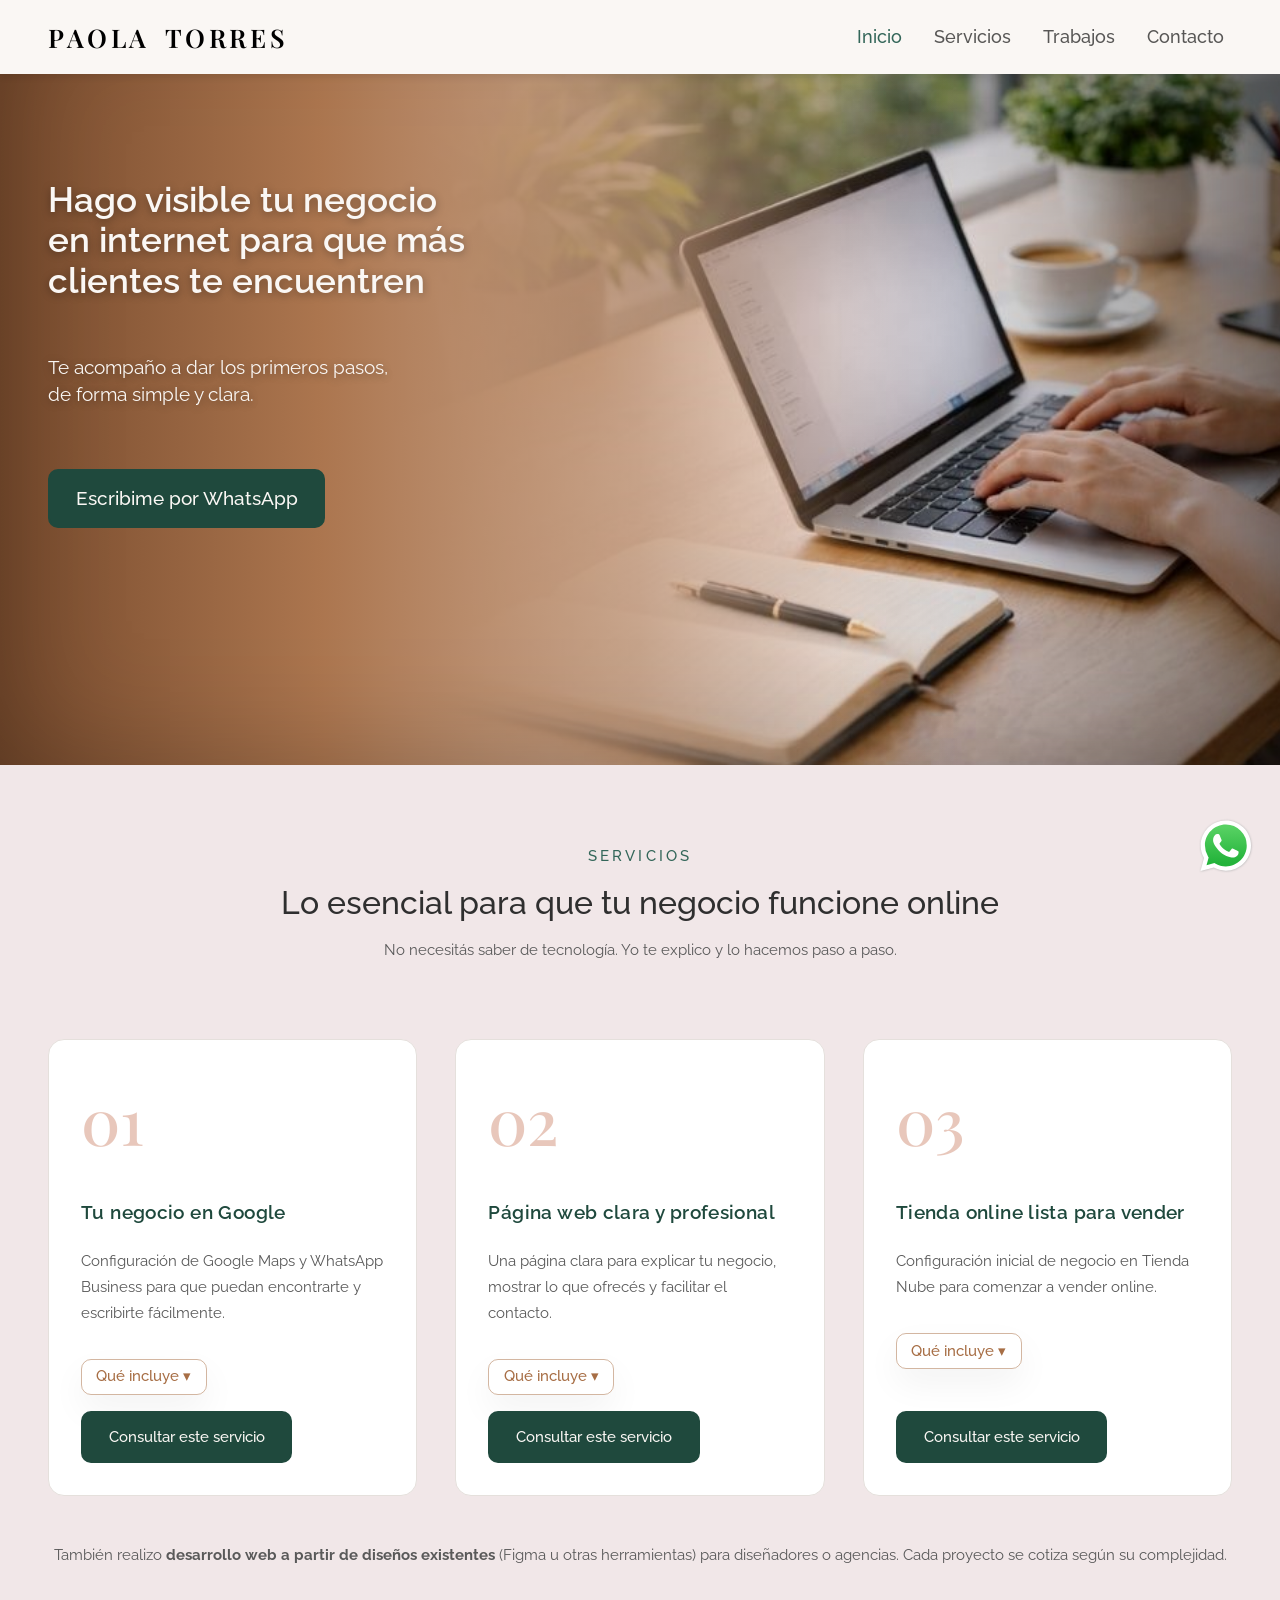
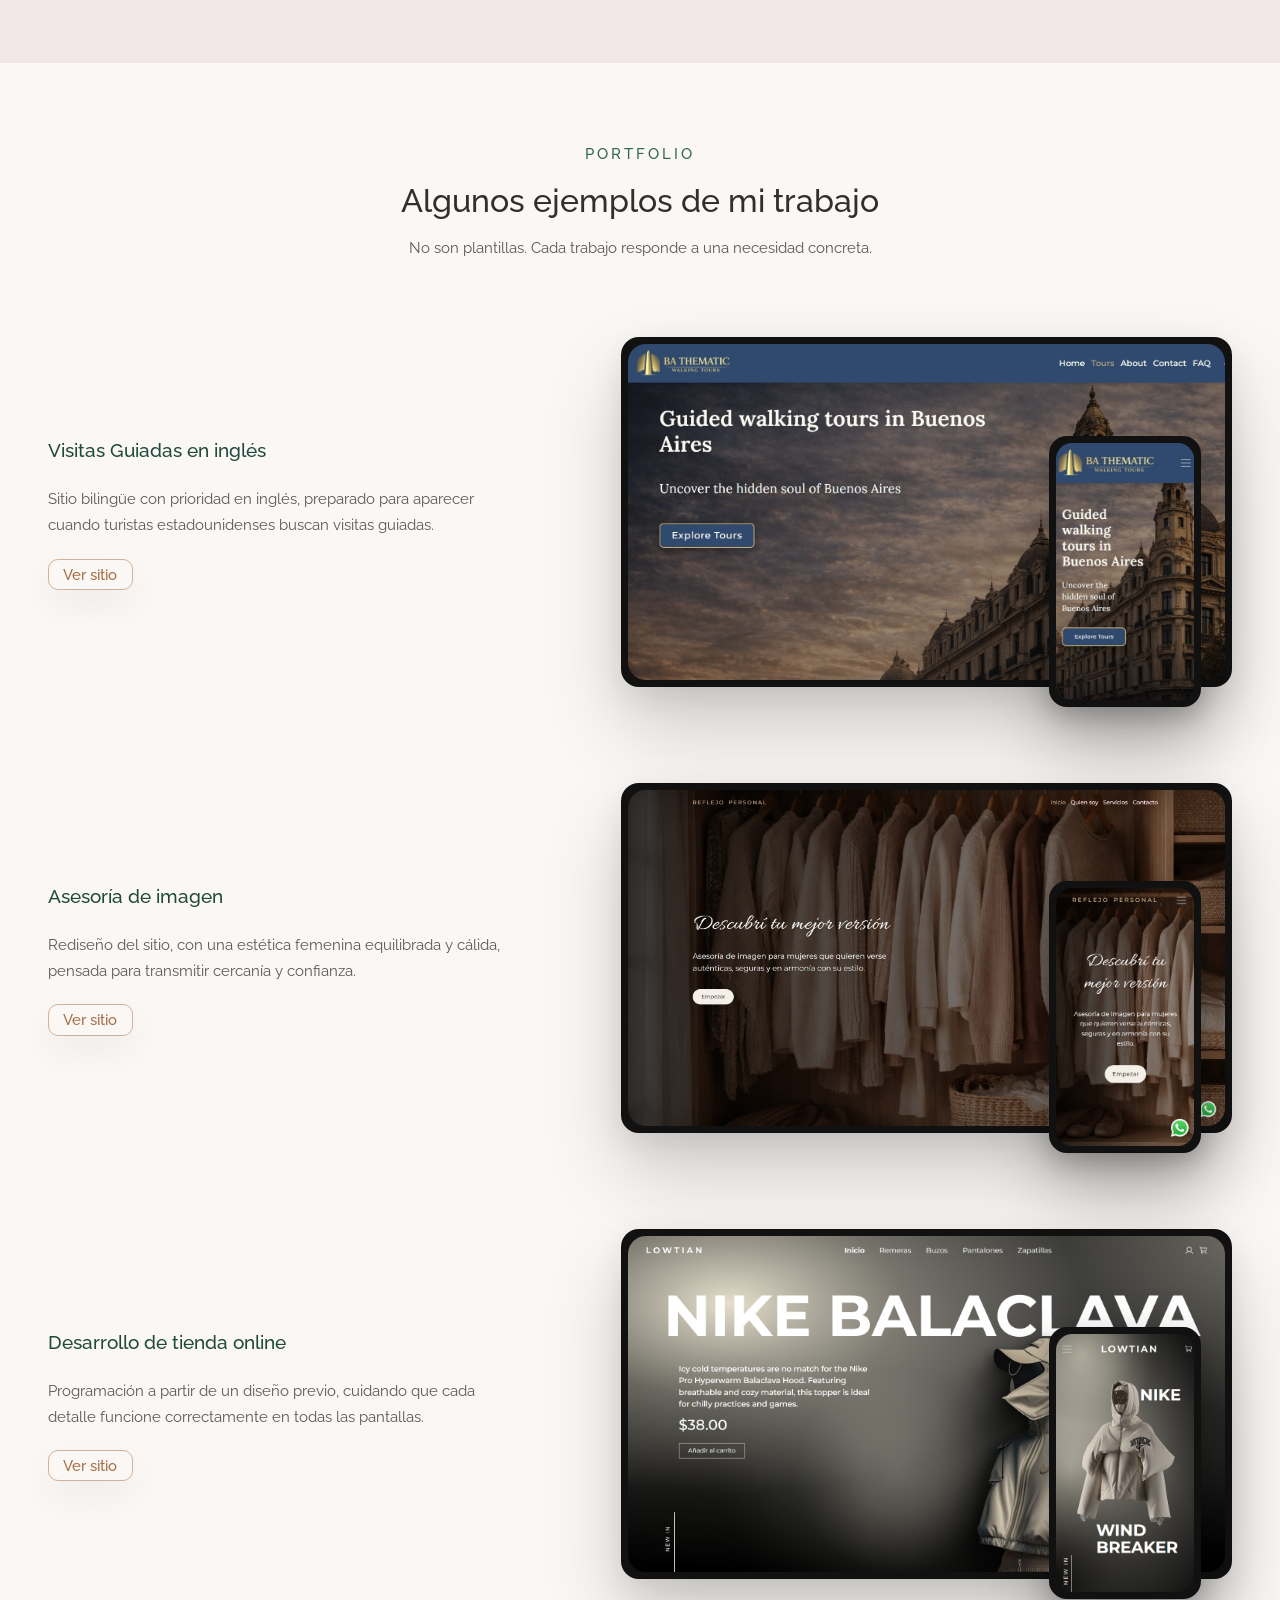
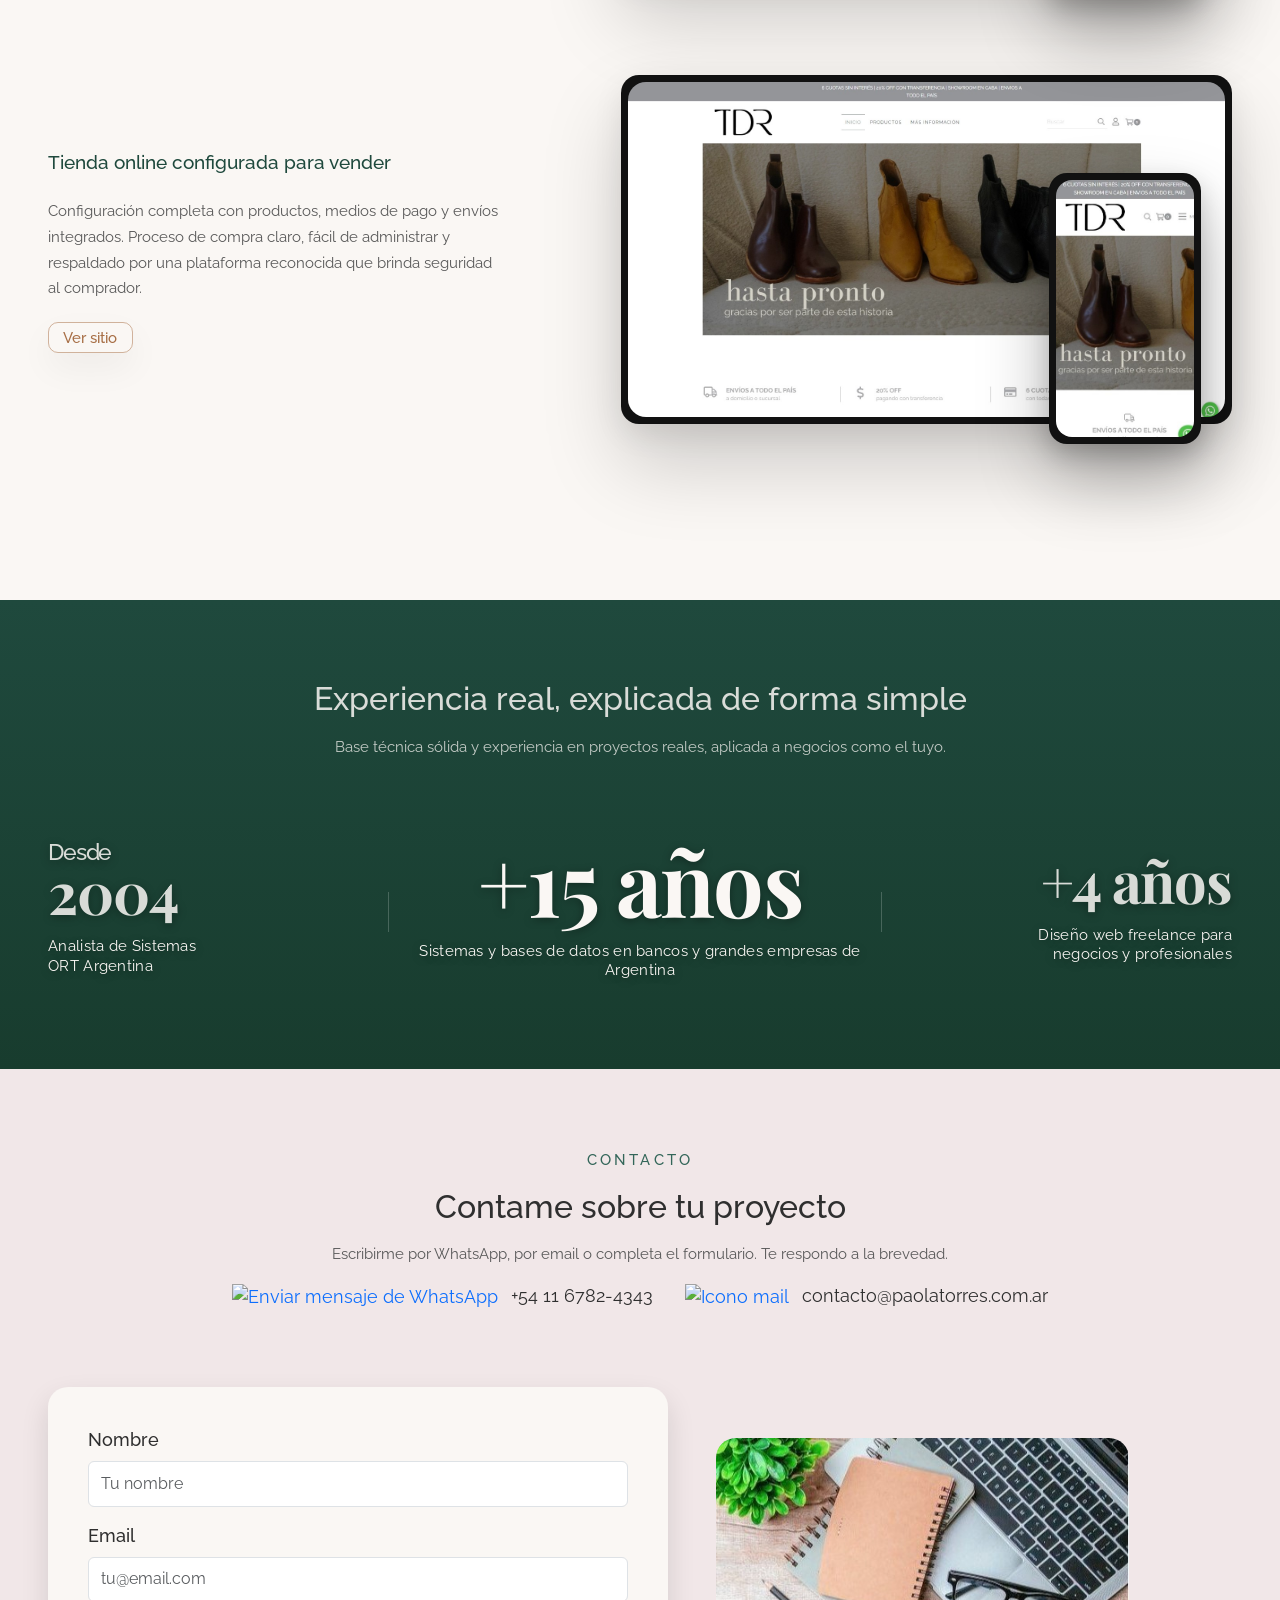
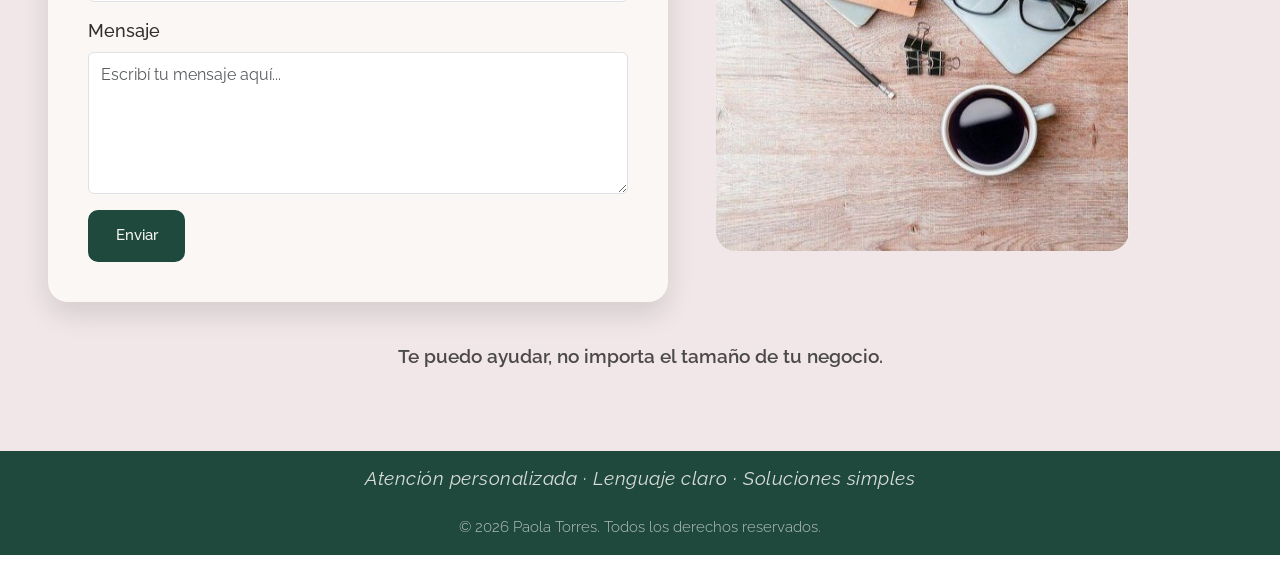
==== commit 980cb326: "section stats, variables fonts y colores faltantes, menu hamburguesa se cierre, correciones vs, ajus" ====
--- a/index.html
+++ b/index.html
@@ -123,7 +123,7 @@
 </head>
 <body>
 
-    <header class="header">
+    <header class="header" id="home">
 
         <nav class="navbar navbar-expand-lg custom-navbar fixed-top">        
 
@@ -145,7 +145,7 @@
                         <li class="nav-item"><a class="nav-link fw-medium" href="#services">Servicios</a></li>
                         <li class="nav-item"><a class="nav-link fw-medium" href="#examples">Trabajos</a></li>
                         <li class="nav-item"><a class="nav-link fw-medium" href="#contact">Contacto</a></li>                    
-                                                                        
+                         
                     </ul>
 
                 </div>
@@ -153,7 +153,7 @@
             </div>
         </nav>
 
-        <section class="section__hero" id="home">
+        <section class="section__hero">
         
             <div class="container-limit"> 
 
@@ -256,13 +256,15 @@
                                 Tiempo estimado de entrega: 3 a 5 días hábiles
                                 </p>
                             </div>
-                                <a
-                                href="https://wa.me/541167824343?text=Hola%20Paola,%20quiero%20consultar%20por%20el%20servicio%20de%20Google%20Maps%20y%20WhatsApp%20Business."
-                                class="btn-primary"
-                                target="_blank"
-                                rel="noopener noreferrer">
-                                Consultar este servicio
-                                </a>
+
+                            <a
+                            href="https://wa.me/541167824343?text=Hola%20Paola,%20quiero%20consultar%20por%20el%20servicio%20de%20Google%20Maps%20y%20WhatsApp%20Business."
+                            class="btn-primary"
+                            target="_blank"
+                            rel="noopener noreferrer">
+                            Consultar este servicio
+                            </a>
+
                         </div>
                     </article>
 
@@ -541,6 +543,54 @@
             
         </section>         
 
+        
+
+        <!-- ====================== STATS TRAYECTORIA ====================== -->
+
+        <section class="section section__stats" id="stats">
+
+            <div class="container-limit">
+
+                <div class="stats__header">
+                    <h2 class="stats__title">
+                        Experiencia real, explicada de forma simple
+                    </h2>
+
+                    <p class="stats__description">
+                        Base técnica sólida y experiencia en proyectos reales, aplicada a negocios como el tuyo.
+                    </p>
+                </div>                
+
+                <div class="stats__grid">
+
+                    <!-- Stat 1 -->
+                    <div>
+                        <h2 class="stats__value">
+                        <span class="stats__prefix">Desde</span>
+                                                    2004
+                        </h2>                        
+                        <h3 class="stats__text">Analista de Sistemas <br>
+                            ORT Argentina</h3>
+                    </div>
+
+                    <!-- Stat 2 -->
+                    <div>
+                        <h2 class="stats__value">+15 años</h2>
+                        <h3 class="stats__text">Sistemas y bases de datos en bancos y grandes empresas de Argentina
+                        </h3>
+                    </div>
+
+                    <!-- Stat 3 -->
+                    <div>
+                        <h2 class="stats__value">+4 años</h2>
+                        <h3 class="stats__text">Diseño web freelance para <br>
+                            negocios y profesionales</h3>
+                    </div>                    
+                </div>
+                                
+            </div>
+        </section>
+
         <!-- CONTACTO CONTACT -------------------------------------------------------------------->
         <section class="section section__contact" id="contact">
             
@@ -569,8 +619,8 @@
                             </a>
                             <span class="contact__text">+54 11 6782-4343</span>
                         </div> 
+                        
                         <div class="contact__quick-line">
-
                             <a
                             href="mailto:contacto@paolatorres.com.ar?subject=Consulta%20sobre%20servicios%20web&body=Hola%20Paola,%0A%0AQuiero%20consultarte%20por:%0A%0A">
                             <img class="contact__icon" src="./img/iconoMail.svg" alt="Icono mail">
@@ -703,52 +753,82 @@
     <!-- Bootstrap -->
     <script src="https://cdn.jsdelivr.net/npm/bootstrap@5.3.8/dist/js/bootstrap.bundle.min.js"></script>   
 
-    <!-- script para ancla section -->
+    
     <script>
-    document.addEventListener("DOMContentLoaded", () => {
-
-    const sections = [
-        "home",
-        "services",
-        "examples",
-        "contact"
-    ];
-    const navLinks = document.querySelectorAll(".navbar-nav .nav-link");
-
-    const options = {
-        root: null,
-        rootMargin: "0px 0px -60% 0px",
-        threshold: 0
-    };
-
-    const observer = new IntersectionObserver((entries) => {
-        entries.forEach(entry => {
-
-        if (entry.isIntersecting) {
-            const id = entry.target.getAttribute("id");
-
-            navLinks.forEach(link => {
-            const href = link.getAttribute("href");
-
-            if (href.includes("#" + id)) {
-                link.classList.add("active");
-                link.setAttribute("aria-current", "page");
-            } else {
-                link.classList.remove("active");
-                link.removeAttribute("aria-current");
+        document.addEventListener("DOMContentLoaded", () => {
+
+        const sections = [
+            "home",
+            "services",
+            "examples",
+            "contact"
+        ];
+
+        // selecciona elementos: navbar para cambiar estilo, link para marcar activo
+        const navbar = document.querySelector(".custom-navbar");
+        const navLinks = document.querySelectorAll(".navbar-nav .nav-link");    
+        
+        const options = {
+            root: null,
+            rootMargin: "0px 0px -60% 0px",
+            threshold: 0
+        };
+
+        // detecta que seccion esta visible en pantalla
+        const observer = new IntersectionObserver((entries) => {
+            entries.forEach(entry => {
+
+                // si esta en hero navbar transparente, sino navbar con fondo
+                if(entry.target.id === "home"){
+
+                    if(entry.isIntersecting){
+                    navbar.classList.remove("navbar-scrolled");
+                    }else{
+                    navbar.classList.add("navbar-scrolled");
+                    }
+                }
+
+            // agrega active a seccion                 
+            if (entry.isIntersecting) {
+                const id = entry.target.getAttribute("id");
+
+                navLinks.forEach(link => {
+                const href = link.getAttribute("href");
+
+                if (href.includes("#" + id)) {
+                    link.classList.add("active");
+                    link.setAttribute("aria-current", "page");
+                } else {
+                    link.classList.remove("active");
+                    link.removeAttribute("aria-current");
+                }
+
+                });
             }
-
             });
-        }
+        }, options);
+
+        // escucha cada seccion
+        sections.forEach(sectionId => {
+            const section = document.getElementById(sectionId);
+            if (section) observer.observe(section);
         });
-    }, options);
-
-    sections.forEach(sectionId => {
-        const section = document.getElementById(sectionId);
-        if (section) observer.observe(section);
-    });
-
-    });
+
+        // hace que se cierre el menu hamburguesa
+        document.querySelectorAll('.navbar-nav .nav-link').forEach(link => {
+        link.addEventListener('click', () => {
+
+            const navbarCollapse = document.querySelector('.navbar-collapse');
+            
+            // si menu hamburguesa esta abierto lo cierra
+            if (navbarCollapse.classList.contains('show')) {
+            new bootstrap.Collapse(navbarCollapse).hide();
+            }
+
+            });
+        });    
+
+        });
     </script>
 
 </body>
--- a/css/styles.css
+++ b/css/styles.css
@@ -5,11 +5,16 @@
   /* marca */
   --color-primary: #1f493d;           /* verde te papa green */
   --color-primary-hover: #336659;     /* verde stromboli */
+  --color-primary-dark: #183c2e;
 
   /* acentos */
   --color-accent: #a76e45;            /* marron cape palliser */
   --color-accent-soft: #D9A38F;       /* marron terracotta*/
 
+  /* bordes */
+  --color-border-soft: #e5e0dc;
+  --color-border-soft-hover: #d9d0d1;
+
   /* fondos */
   --color-background-main: #FAF7F4;   /* blanco marfil ivory */
   --color-background-soft: #f1e7e8;   /* lila claro soft peach */
@@ -17,7 +22,26 @@
   /* texto */
   --color-text-main: #2f2f2f;         /* gris casi negro carbon */
   --color-text-muted: #595959;        /* gris medio */
-
+  --color-text-light: #666666;
+
+  --color-surface: #ffffff; 
+  --color-black-soft: #111111;
+
+
+  /* fonts */
+  --font-primary: "Raleway", sans-serif;
+  --font-secondary: "Playfair Display", serif;    
+
+  /* tamanios */
+  --fs-sm: clamp(0.8rem, 0.9vw, 0.9rem);
+  --fs-base: clamp(0.95rem, 1.1vw, 1.05rem);
+  --fs-md: clamp(1.1rem, 1.5vw, 1.3rem);
+  --fs-lg: clamp(1.8rem, 2.5vw, 2.2rem);
+  --fs-hero: clamp(2.2rem, 5vw, 4.5rem);  
+
+  --shadow-soft: 0 15px 35px rgba(0,0,0,0.05);
+  --shadow-medium: 0 12px 28px rgba(0,0,0,0.12);
+  --shadow-strong: 0 40px 80px rgba(0,0,0,0.18);  
 }
 
 html {
@@ -31,15 +55,15 @@
 }
 
 body {
-  font-family: "Raleway", sans-serif;
+  font-family: var(--font-primary);
   font-optical-sizing: auto;
   color: var(--color-text-main);  
-  font-size: clamp(0.95rem, 1.2vw, 1.05rem);  
+  font-size: clamp(0.95rem, 1.1vw, 1.05rem);
   scroll-behavior: smooth;
 }
 
 p {
-  font-size: clamp(0.95rem, 1.2vw, 1.05rem);
+  font-size: clamp(0.95rem, 1.1vw, 1.05rem);
   color: var(--color-text-main);   
 }
 
@@ -68,7 +92,7 @@
 
 .section__eyebrow {
   display: block;
-  font-size: clamp(0.75rem, 0.9vw, 0.85rem);  
+  font-size: clamp(0.95rem, 1.1vw, 1.05rem);
   letter-spacing: 0.2em;
   text-transform: uppercase;
   color: var(--color-primary-hover);
@@ -77,20 +101,20 @@
 }
 
 .section__title {
-  font-size: clamp(1.8rem, 3.2vw, 2.6rem);
+  font-size: clamp(1.8rem, 2.5vw, 2.2rem);
   line-height: 1.2;
   color: var(--color-text-main);
   margin-bottom: 1rem;
 }
 
 .section__description {
-  font-size: clamp(0.95rem, 1.2vw, 1.05rem);
+  font-size: clamp(0.95rem, 1.1vw, 1.05rem);
   color: var(--color-text-muted);
   line-height: 1.6;
 }
 
 .btn-primary {
-  font-size: clamp(0.85rem, 1vw, 0.95rem);
+  font-size: clamp(0.95rem, 1.1vw, 1.05rem);
   font-weight: 500;
   background-color: var(--color-primary);
   color: var(--color-background-main);
@@ -108,7 +132,7 @@
 }
 
 .btn-secondary {
-  font-size: clamp(0.85rem, 1vw, 0.95rem);
+  font-size: clamp(0.95rem, 1.1vw, 1.05rem);
   font-weight: 500;
   background-color: transparent;
   color: var(--color-accent);
@@ -122,13 +146,13 @@
 }
 
 .btn-secondary:hover {
-  border-color: #e5e0dc;
+  border-color: var(--color-border-soft);
   color: var(--color-accent);  
   box-shadow: 0 12px 28px rgba(0,0,0,0.12);
 }
 
 .microtext {
-  font-size: clamp(1.2rem, 1.8vw, 1.6rem);  /* COMO H3 */
+  font-size: clamp(1.1rem, 1.5vw, 1.3rem);
   font-weight: 600;
   color: var(--color-text-main);
   opacity: 0.85;
@@ -186,7 +210,7 @@
 }
 
 .logo {
-  font-family: "Playfair Display", serif;
+  font-family: var(--font-secondary);
   font-weight: 600;  
   font-size: clamp(1.4rem, 2vw, 1.8rem);
   text-transform: uppercase;
@@ -195,7 +219,7 @@
 
 .logo:hover {
   /* font-weight: 650; */
-  text-shadow: 0 2px 8px rgba(0,0,0,0.35);  
+  text-shadow: 0 2px 8px rgba(0,0,0,0.35);
 }
 
 /* espacio entre palabras en el logo */
@@ -251,6 +275,7 @@
 
 .hero__title {
   font-size: clamp(2.2rem, 2.5vw, 3.2rem);
+  /* font-size: clamp(2.2rem, 5vw, 4.5rem); */
   font-weight: 600;
   line-height: 1.15;
   max-width: 20ch;  /* limita el ancho según caracteres, no porcentaje */
@@ -260,7 +285,7 @@
 }
 
 .hero__subtitle {  
-  font-size: clamp(1.2rem, 1.8vw, 1.6rem); /* p como h3 */
+  font-size: clamp(1.1rem, 1.5vw, 1.3rem);
   font-weight: 400;
   line-height: 1.4;  
   color: var(--color-background-main); 
@@ -270,7 +295,7 @@
 }
 
 .btn__hero-cta {
-  font-size: clamp(1.2rem, 1.8vw, 1.6rem); /* COMO H3 */
+  font-size: clamp(1.1rem, 1.5vw, 1.3rem);
   font-weight: 500;
   background-color: var(--color-primary);
   color: var(--color-background-main);   
@@ -291,7 +316,7 @@
 /* SERVICES SERVICIOS ================================================================================ */
 
 .section__services {
-  padding-block: clamp(5rem, 8vw, 8rem);
+  /* padding-block: clamp(5rem, 8vw, 8rem); */
   background-color: var(--color-background-soft);
 }
 
@@ -305,8 +330,8 @@
   display: flex;
   flex-direction: column;  
   padding: clamp(2rem, 2.5vw, 3rem);
-  border: 1px solid #e5e0dc;
-  background-color: #ffffff;
+  border: 1px solid var(--color-border-soft);
+  background-color: var(--color-surface);
   border-radius: 16px;
   /* transition: all 0.3s ease; */
   transition: background-color 0.3s ease, border-color 0.3s ease;
@@ -314,7 +339,7 @@
 }
 
 .service__card:hover {
-  border-color: #d9d0d1;
+  border-color: var(--color-border-soft-hover);
   box-shadow: 0 15px 35px rgba(0, 0, 0, 0.05);
 }
 
@@ -326,8 +351,8 @@
 }
 
 .service__number {
-  font-family: "Playfair Display", serif;  
-  font-size: clamp(2.5rem, 4vw, 3.5rem);
+  font-family: var(--font-secondary);  
+  font-size: clamp(2.2rem, 5vw, 4.5rem);
   font-weight: 500;
   color: var(--color-accent-soft);
   opacity: 0.6;  
@@ -335,7 +360,7 @@
 }
 
 .service__heading {
-  font-size: clamp(1.2rem, 1.8vw, 1.6rem);
+  font-size: clamp(1.1rem, 1.5vw, 1.3rem);
   font-weight: 600;
   letter-spacing: 0.02em;
   line-height: 1.3;
@@ -343,7 +368,7 @@
 }
 
 .service__description {
-  font-size: clamp(0.95rem, 1.2vw, 1.05rem);
+  font-size: clamp(0.95rem, 1.1vw, 1.05rem);
   line-height: 1.7;
   color: var(--color-text-muted);
 }
@@ -352,7 +377,7 @@
 .service__details {
   margin-top: 1rem;
   padding-top: 1rem;
-  border-top: 1px solid #e5e0dc;
+  border-top: 1px solid var(--color-border-soft);
 }
 
 .service__details ul {
@@ -364,7 +389,7 @@
 
 .service__time {
   font-size: 0.9rem;
-  color: #666;
+  color: var(--color-text-light);
 }
 
 .service__card-content .btn-primary {
@@ -395,14 +420,14 @@
 }
 
 .examples__heading {
-  font-size: clamp(1.2rem, 1.8vw, 1.6rem);
+  font-size: clamp(1.1rem, 1.5vw, 1.3rem);
   color: var(--color-primary);   
   margin-bottom: 1.5rem;
   line-height: 1.3;  
 }
 
 .examples__description {
-  font-size: clamp(0.95rem, 1.2vw, 1.05rem);
+  font-size: clamp(0.95rem, 1.1vw, 1.05rem);
   line-height: 1.7;
   color: var(--color-text-muted);
   margin-bottom: 1.5rem;
@@ -428,7 +453,7 @@
   border-radius: 18px;
   padding: 6px;
   
-  background-color: #111;
+  background-color: var(--color-black-soft);
   border: 1.5px solid rgba(0,0,0,0.08);
   box-shadow:
     0 40px 80px rgba(0,0,0,0.18),
@@ -456,7 +481,7 @@
   aspect-ratio: 9 / 16;
   width: 25%;  
   
-  background-color: #111;
+  background-color: var(--color-black-soft);
   border: 1.5px solid rgba(0,0,0,0.08);
   box-shadow:
     0 35px 70px rgba(0,0,0,0.28),
@@ -471,6 +496,130 @@
   object-fit: cover;
   border-radius: 16px;
 }
+
+/* STATS TRAYECTORIA ================================================================================ */
+
+.section__stats { 
+  background: linear-gradient(
+    180deg,
+    var(--color-primary) 0%,
+    var(--color-primary-dark) 100%
+  );
+}
+
+.stats__grid {
+  display: grid;
+  grid-template-columns: 1fr 1.4fr 1fr;
+  align-items: center;
+  row-gap: 3.1rem;
+  column-gap: 1.8rem;
+}
+
+/* sistema de titulos stats */
+.stats__header {
+  text-align: center;
+  margin-bottom: clamp(3rem, 6vw, 5rem);
+  margin-inline: auto;
+}
+
+.stats__title {
+  font-size: clamp(1.8rem, 2.5vw, 2.2rem);
+  margin-bottom: 1rem;
+  color: var(--color-background-main);
+  opacity: 0.85; 
+}
+
+.stats__description {
+  font-size: clamp(0.95rem, 1.1vw, 1.05rem);
+  color: var(--color-background-main);  
+  opacity: 0.85;
+  max-width: 1000px;
+  margin: 0 auto;
+  line-height: 1.6;
+    opacity: 0.75;
+}
+/* fin sistema titulos */
+
+.stats__grid > div:nth-child(1) {
+  text-align: left;
+}
+
+.stats__grid > div:nth-child(2) {
+  text-align: center;
+}
+
+.stats__grid > div:nth-child(3) {
+  text-align: right;
+}
+
+.stats__grid > div:nth-child(2) .stats__value {
+  font-size: clamp(4.5rem, 7vw, 6rem);
+}
+
+.stats__grid > div:nth-child(1) .stats__value,
+.stats__grid > div:nth-child(3) .stats__value {
+  font-size: clamp(3rem, 4.5vw, 4rem);
+  opacity: 0.85;
+}
+
+.stats__grid > div {
+  position: relative;
+}
+
+/* lineas verticales de separacion */
+.stats__grid > div:not(:last-child)::after {
+  content: "";
+  position: absolute;
+  right: -10px;
+  top: 50%;
+  transform: translateY(-50%);
+  width: 1px;
+  height: 40px;
+  background: rgba(255,255,255,0.2);
+}
+
+.stats__value {
+  font-family: var(--font-secondary);  
+  font-size: clamp(4rem, 6vw, 5rem);
+  font-weight: 700;
+  line-height: 1;
+  letter-spacing: -0.02em;
+  color: var(--color-background-main);
+  text-shadow: 0 2px 8px rgba(0,0,0,0.35);    
+  margin-bottom: 1rem;
+}
+
+/* para achicar peso de primer stats */
+.stats__prefix {
+  display: block;
+  font-size: 0.4em;
+  font-family: var(--font-primary);
+  font-weight: 500;
+  opacity: 1;
+}
+
+.stats__text {
+  font-family: var(--font-primary);
+  font-size: clamp(0.95rem, 1.1vw, 1.05rem);  
+  font-weight: 400; 
+  color: var(--color-background-main);
+  text-shadow: 0 2px 8px rgba(0,0,0,0.35);    
+  letter-spacing: 0.02em;
+  line-height: 1.3;
+}
+
+.stats__value:hover, .stats__text:hover {
+  transform: scale(1.05);
+  transition: transform 0.2s ease;
+}
+
+
+/* ABOUT NOSOTROS ================================================================================ */
+
+.section__about {
+  background-color: var(--color-background-main);
+}
+
 
 /* CONTACT CONTACTO ================================================================================ */
 
@@ -563,7 +712,7 @@
 }
 
 .footer__tagline {
-  font-size: clamp(1.2rem, 1.8vw, 1.6rem); /* COMO H3 */
+  font-size: clamp(1.1rem, 1.5vw, 1.3rem);
   font-weight: 400; 
   font-style: italic;
   letter-spacing: 0.5px;  
@@ -576,7 +725,7 @@
 }
 
 .footer__copy {
-  font-size: clamp(0.95rem, 1.2vw, 1.05rem);
+  font-size: clamp(0.95rem, 1.1vw, 1.05rem);
   color: var(--color-background-main);  
   font-weight: 300;
   opacity: 0.7;
@@ -610,15 +759,9 @@
   transform: scale(1.12);
 }
 
-/* Pequeña adaptación mobile */
-@media (max-width: 768px) {
-  .whatsapp__float {
-    width: 54px;
-    height: 54px;
-    bottom: 20px;
-    right: 20px;
-  }
-}
+
+
+
 
 
 /* =============================================================================
@@ -722,7 +865,6 @@
 
   /* header MEDIAQUERY -----*/    
   
-  /* acomodo la imagen del hero */
   .hero__content {
     padding-left: 1.5rem;
     padding-right: 1.5rem;
@@ -735,7 +877,7 @@
   }
 
   .hero__title {
-    font-size: clamp(1.8rem, 5.5vw, 2.3rem);
+    font-size: clamp(1.8rem, 2.5vw, 2.2rem);
   }
 
   .hero__subtitle {
@@ -743,7 +885,7 @@
   }
 
   .btn__hero-cta {
-    padding: clamp(0.75rem, 0.9vw, 0.85rem) clamp(1.2rem, 1.8vw, 1.6rem);
+    padding: clamp(0.8rem, 0.9vw, 0.9rem) clamp(1.1rem, 1.5vw, 1.3rem);
   }
 
  /* services MEDIAQUERY ----- */  
@@ -792,7 +934,23 @@
     width: 100%;
   }
 
- /* contact MEDIAQUERY ----- */  
+
+  /* stats MEDIAQUERY ----- */  
+
+  .stats__grid {
+    grid-template-columns: 1fr;
+    text-align: center;
+  }
+
+  .stats__grid > div {
+    text-align: center !important;
+  }
+
+  .stats__grid > div::after {
+    display: none;
+  }
+
+  /* contact MEDIAQUERY ----- */  
 
   /* grilla de contacto la pasa una columna */
   .contact__grid {
@@ -813,6 +971,14 @@
     display: none;
   }  
 
+  /* Pequeña adaptación mobile */
+  .whatsapp__float {
+    width: 54px;
+    height: 54px;
+    bottom: 20px;
+    right: 20px;
+  }
+
 }
 
 /* =============================================================================
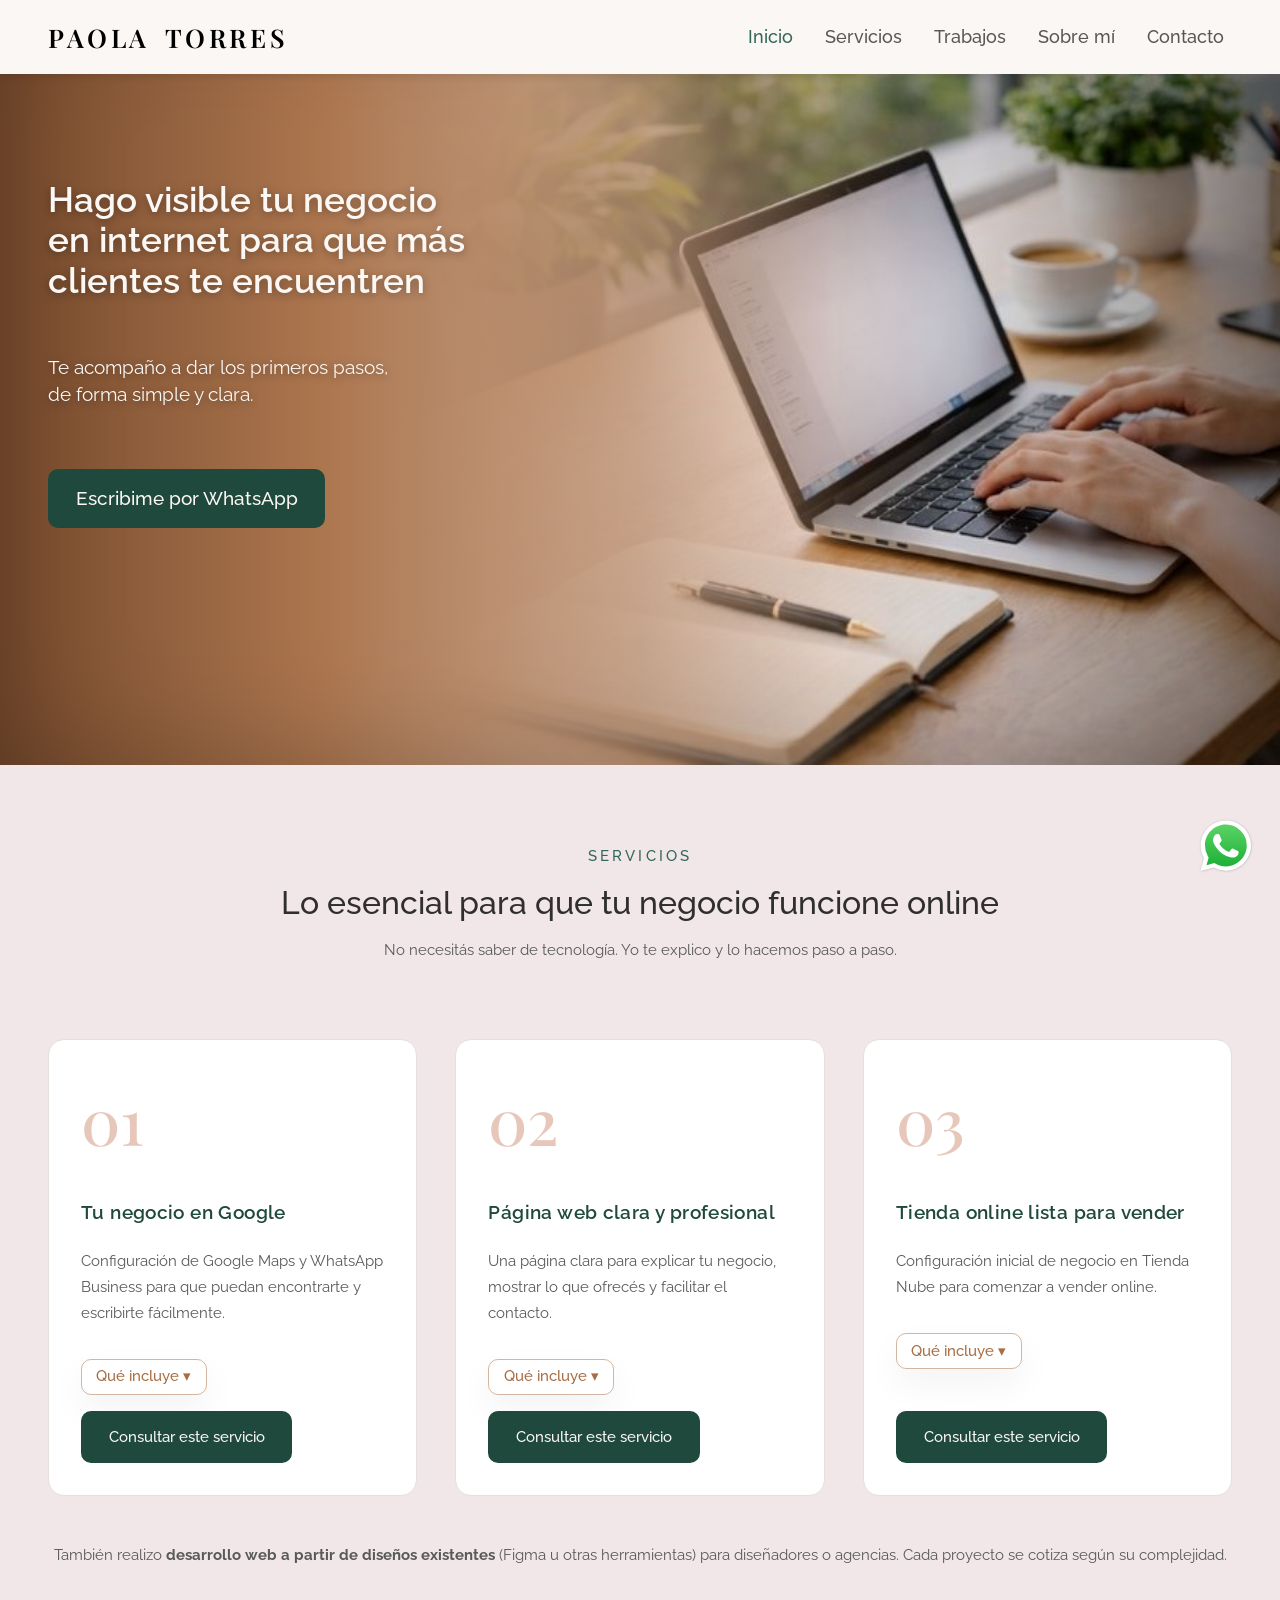
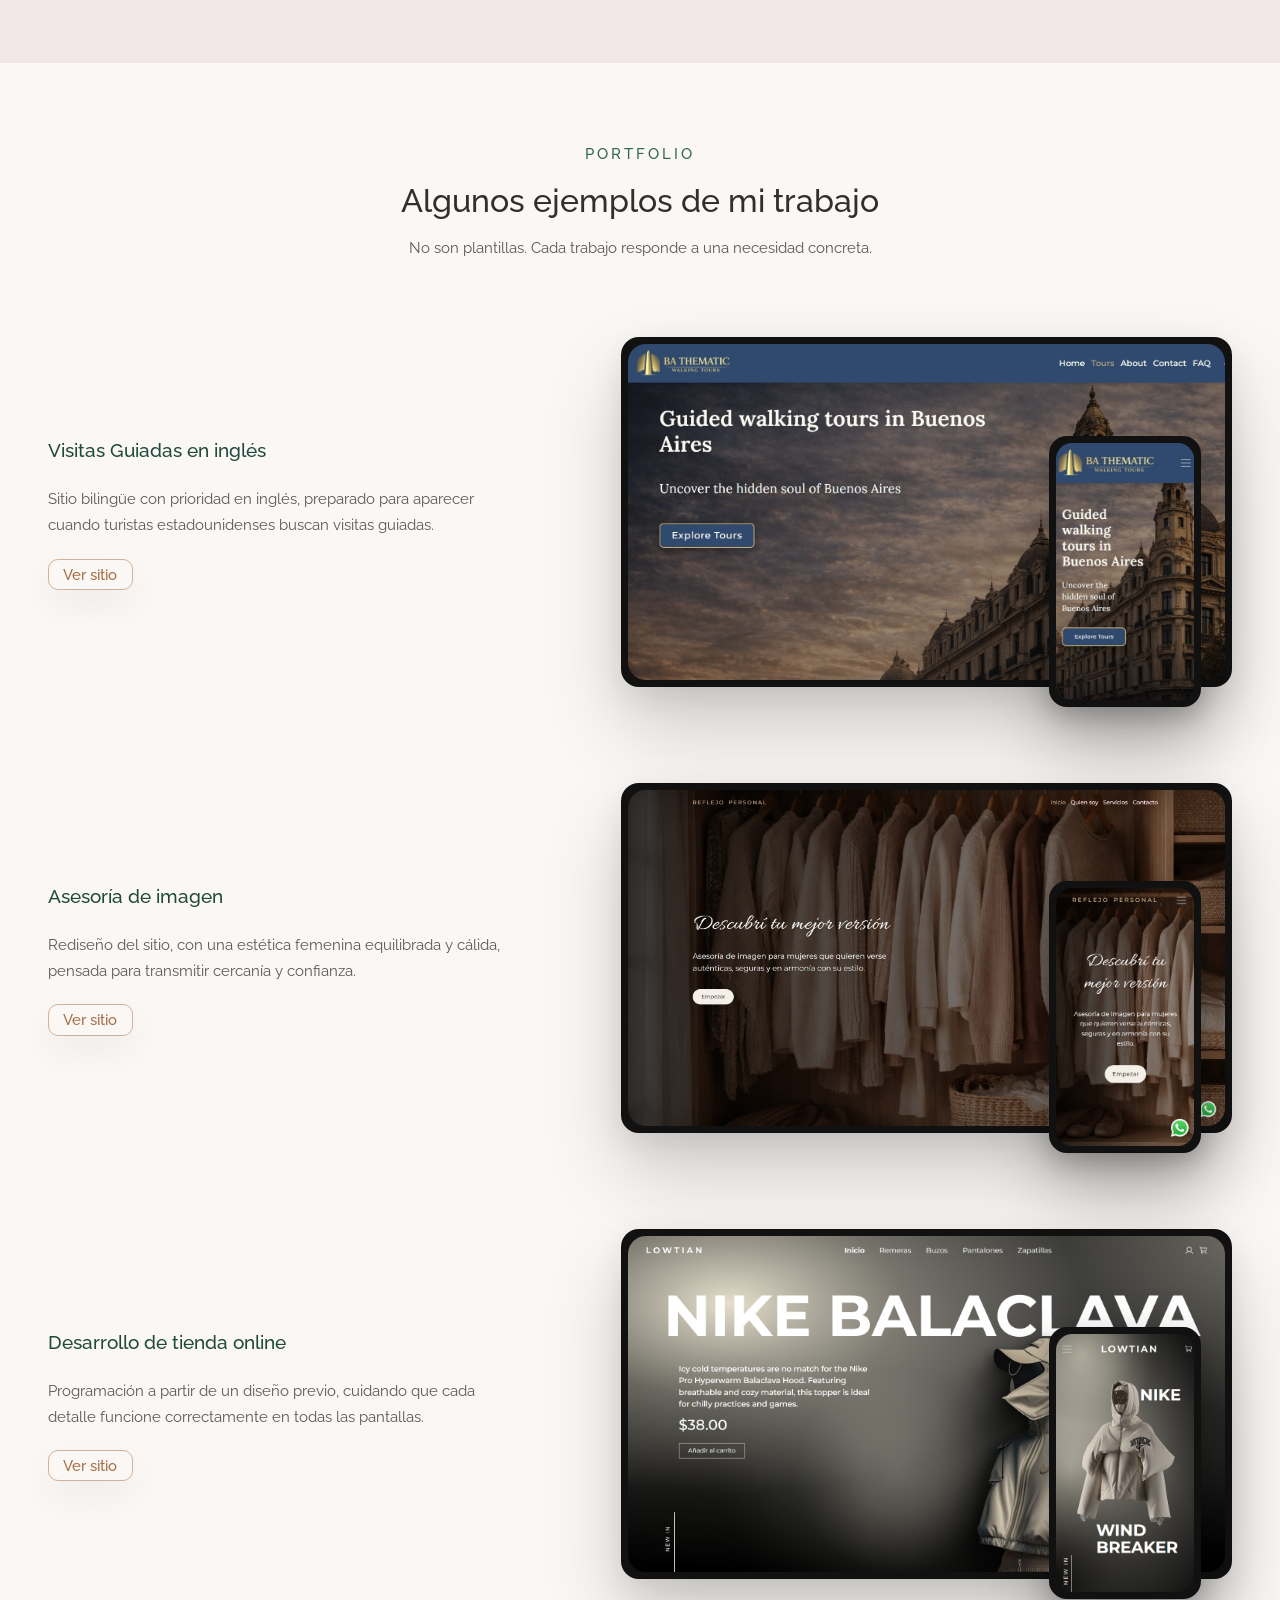
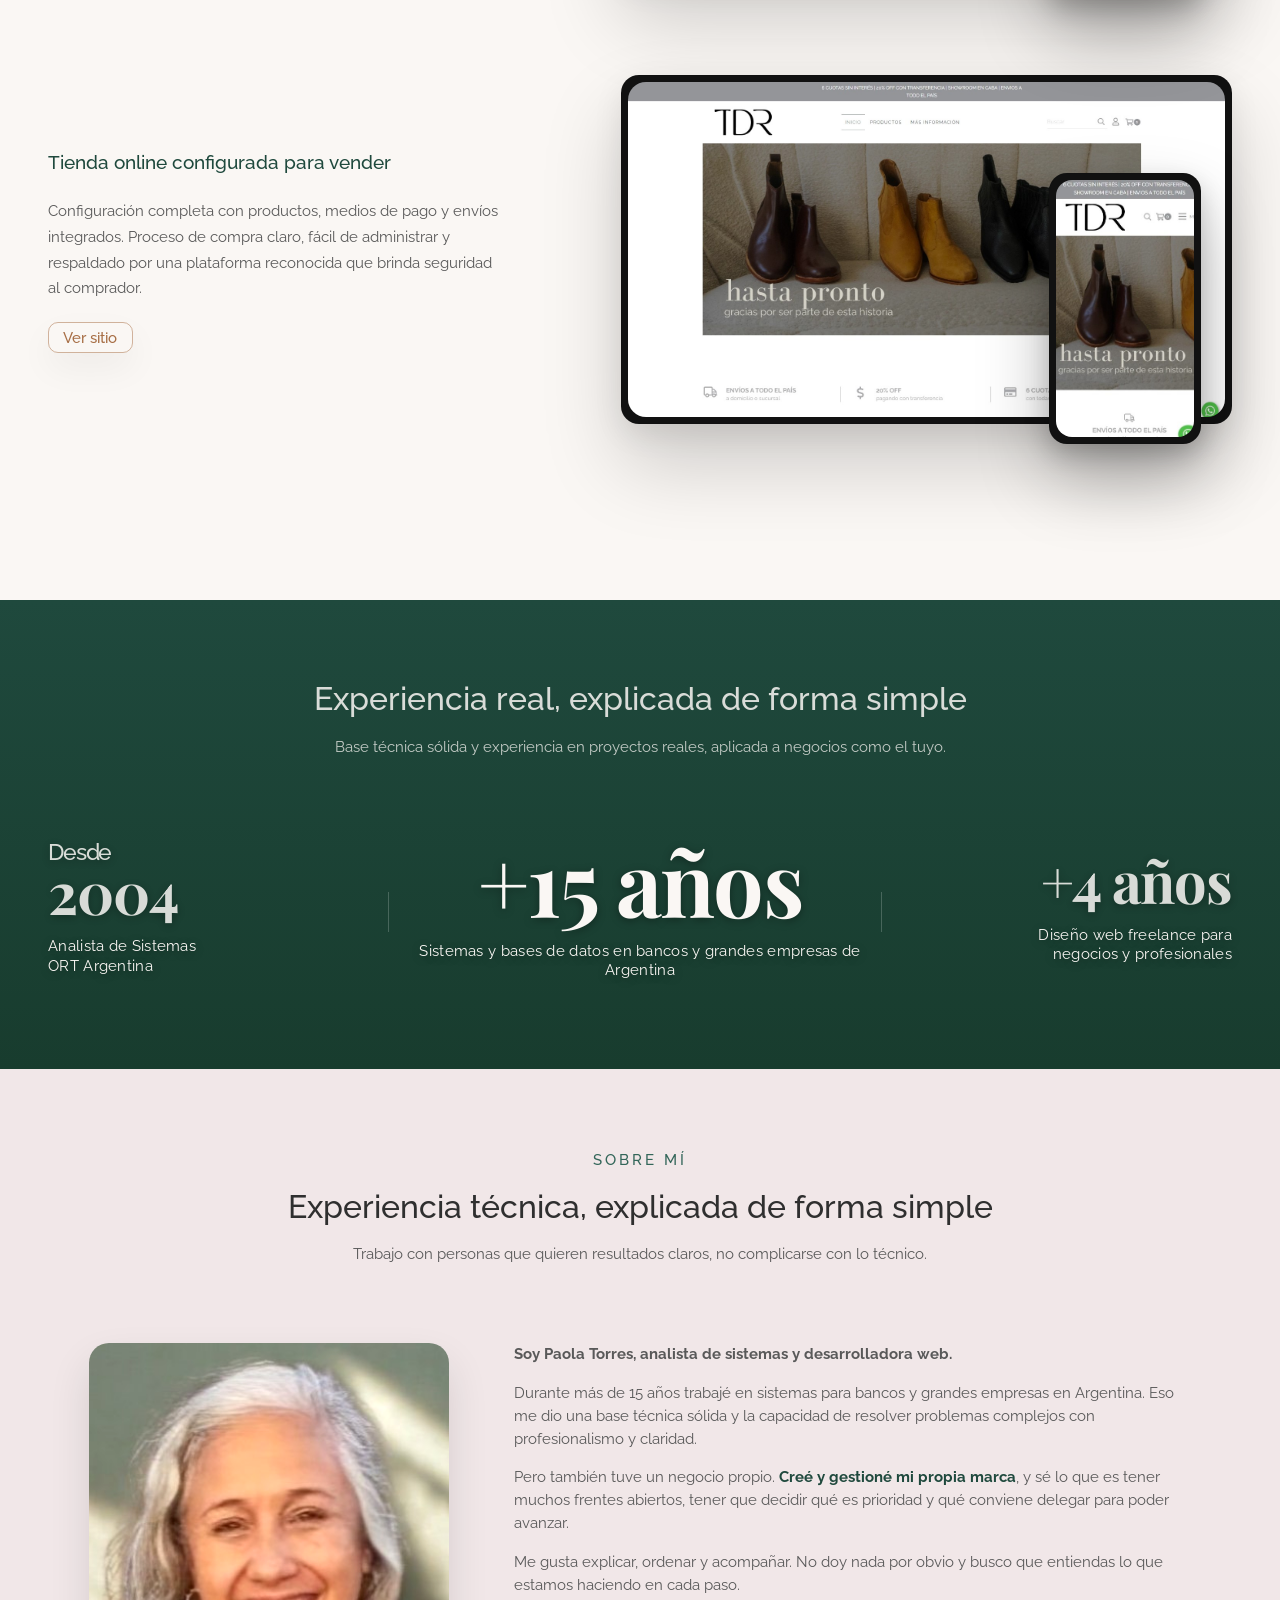
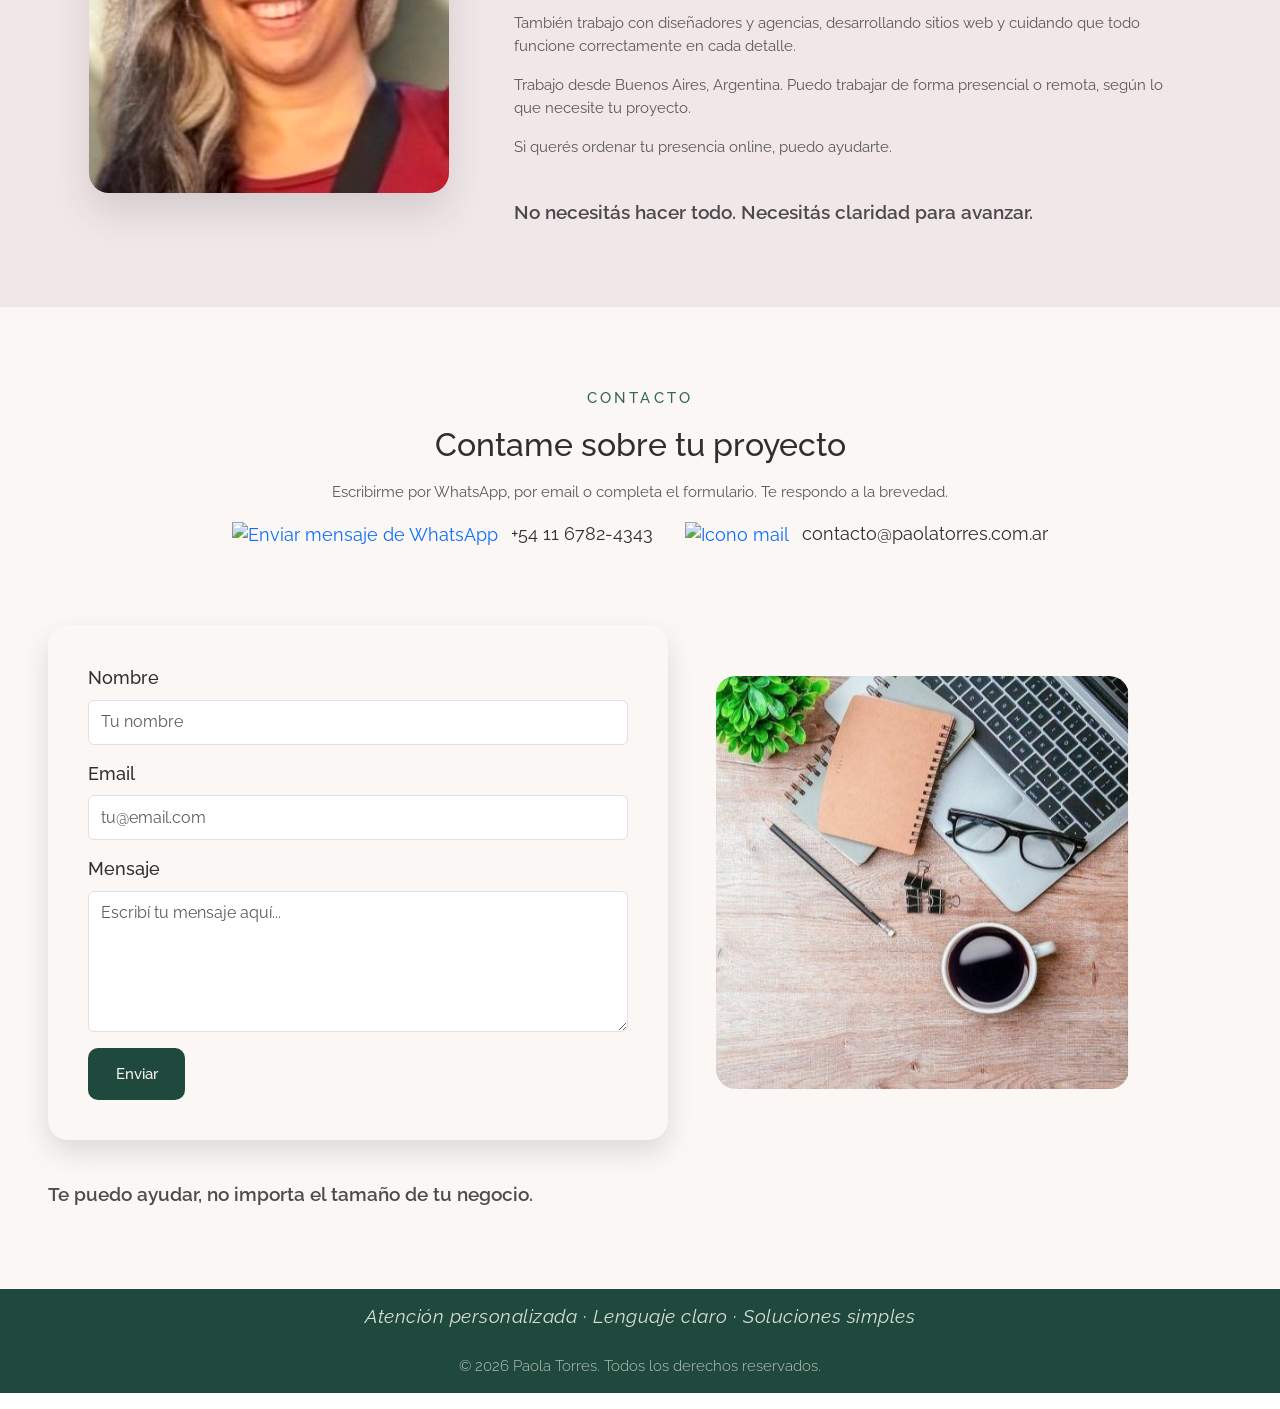
==== commit b9da8be6: "seccion about" ====
--- a/index.html
+++ b/index.html
@@ -144,6 +144,7 @@
                         <li class="nav-item"><a class="nav-link fw-medium" aria-current="page" href="#home">Inicio</a></li>                            
                         <li class="nav-item"><a class="nav-link fw-medium" href="#services">Servicios</a></li>
                         <li class="nav-item"><a class="nav-link fw-medium" href="#examples">Trabajos</a></li>
+                        <li class="nav-item"><a class="nav-link fw-medium" href="#about">Sobre mí</a></li>
                         <li class="nav-item"><a class="nav-link fw-medium" href="#contact">Contacto</a></li>                    
                          
                     </ul>
@@ -165,7 +166,8 @@
                     <p class="hero__subtitle">Te acompaño a dar los primeros pasos, de forma simple y clara.</p>
                     
                     <a 
-                        href="https://wa.me/541167824343?text=Hola%20Paola,%20quiero%20m%C3%A1s%20informaci%C3%B3n%20sobre%20tus%20servicios."
+                        href="https://wa.me/541167824343?text=Hola%20Paola,%20te%20escribo%20desde%20tu%20web.%20Tengo%20un%20negocio%20y%20quiero%20mejorar%20mi%20presencia%20online,%20pero%20no%20estoy%20segura%20por%20d%C3%B3nde%20empezar."
+
                         class="btn__hero-cta"
                         target="_blank" rel="noopener noreferrer">
                         Escribime por WhatsApp
@@ -258,7 +260,7 @@
                             </div>
 
                             <a
-                            href="https://wa.me/541167824343?text=Hola%20Paola,%20quiero%20consultar%20por%20el%20servicio%20de%20Google%20Maps%20y%20WhatsApp%20Business."
+                            href="https://wa.me/541167824343?text=Hola%20Paola,%20quiero%20que%20mi%20negocio%20aparezca%20en%20Google%20y%20puedan%20escribirme%20por%20WhatsApp.%20%C2%BFMe%20cont%C3%A1s%20c%C3%B3mo%20funciona?"
                             class="btn-primary"
                             target="_blank"
                             rel="noopener noreferrer">
@@ -322,7 +324,7 @@
                                 </p>
                             </div>
                             <a
-                            href="https://wa.me/541167824343?text=Hola%20Paola,%20quiero%20consultar%20por%20el%20servicio%20de%20página%20web."
+                            href="https://wa.me/541167824343?text=Hola%20Paola,%20quiero%20una%20p%C3%A1gina%20web%20para%20mi%20negocio,%20que%20sea%20clara%20y%20me%20ayude%20a%20recibir%20consultas.%20%C2%BFMe%20orient%C3%A1s?"
                             class="btn-primary"
                             target="_blank"
                             rel="noopener noreferrer">
@@ -397,7 +399,7 @@
                             </div>
 
                             <a
-                            href="https://wa.me/541167824343?text=Hola%20Paola,%20quiero%20consultar%20por%20el%20servicio%20de%20tienda%20online."
+                            href="https://wa.me/541167824343?text=Hola%20Paola,%20quiero%20empezar%20a%20vender%20online%20y%20necesito%20una%20tienda.%20%C2%BFMe%20cont%C3%A1s%20c%C3%B3mo%20lo%20trabaj%C3%A1s?"
                             class="btn-primary"
                             target="_blank"
                             rel="noopener noreferrer">
@@ -591,6 +593,55 @@
             </div>
         </section>
 
+        <!-- ABOUT SOBRE MI -------------------------------------------------------------------->
+
+        <section class="section section__about" id="about">
+            <div class="container-limit">
+                    
+                <div class="section__header">
+                    <span class="section__eyebrow">Sobre mí</span>
+                    <h2 class="section__title">
+                        Experiencia técnica, explicada de forma simple
+                    </h2>
+                    <p class="section__description">
+                    Trabajo con personas que quieren resultados claros, no complicarse con lo técnico.
+                    </p>
+                </div>
+
+                <div class="about__grid">
+
+                    <div class="about__image">
+                        <img src="./img/paola.jpg" alt="Paola Torres desarrolladora web">
+                    </div>
+
+                    <div class="about__content">
+                        <p class="about__description"><strong>Soy Paola Torres, analista de sistemas y desarrolladora web.</strong></p>
+
+                        <p class="about__description">Durante más de 15 años trabajé en sistemas para bancos y grandes empresas en Argentina. 
+                        Eso me dio una base técnica sólida y la capacidad de resolver problemas complejos con profesionalismo y claridad.</p>
+
+                        <p class="about__description">Pero también tuve un negocio propio. <strong style="color: var(--color-primary);">Creé y gestioné mi propia marca</strong>, y sé lo que es tener muchos frentes abiertos, tener que decidir qué es prioridad y qué conviene delegar para poder avanzar.</p>
+
+                        <p class="about__description">Me gusta explicar, ordenar y acompañar. No doy nada por obvio y busco que entiendas lo que estamos haciendo en cada paso.</p>
+
+                        <p class="about__description">También trabajo con diseñadores y agencias, desarrollando sitios web y cuidando que todo funcione correctamente en cada detalle.</p>
+
+                        <p class="about__description">Trabajo desde Buenos Aires, Argentina. Puedo trabajar de forma presencial o remota, según lo que necesite tu proyecto.</p>
+
+                        <p class="about__description">Si querés ordenar tu presencia online, puedo ayudarte.</p>
+
+                        <p class="microtext">
+                        No necesitás hacer todo. Necesitás claridad para avanzar.
+                        </p>
+
+                    </div>
+
+                </div>
+
+            </div>
+        </section>
+
+
         <!-- CONTACTO CONTACT -------------------------------------------------------------------->
         <section class="section section__contact" id="contact">
             
@@ -613,7 +664,7 @@
                     <div class="contact__quick-contact">
                         <div class="contact__quick-line">
                             <a 
-                            href="https://wa.me/541167824343?text=Hola%20Paola,%20te%20escribo%20desde%20tu%20p%C3%A1gina%20web."
+                            href="https://wa.me/541167824343?text=Hola%20Paola,%20te%20escribo%20desde%20tu%20web.%20Quiero%20hacerte%20una%20consulta."
                             target="_blank" rel="noopener noreferrer">
                                 <img class="contact__icon" src="./img/iconoWhatsapp.svg" alt="Enviar mensaje de WhatsApp">
                             </a>
@@ -741,7 +792,7 @@
     </footer>
 
     <a 
-    href="https://wa.me/541167824343?text=Hola%20Paola,%20quiero%20hacer%20una%20consulta."
+    href="https://wa.me/541167824343?text=Hola%20Paola,%20tengo%20una%20consulta%20sobre%20mi%20negocio%20y%20c%C3%B3mo%20mejorar%20mi%20presencia%20online."
     class="whatsapp__float"
     target="_blank" rel="noopener noreferrer">
         <img class="whatsapp__icon" src="./img/iconowhatsappFlotante.svg" alt="WhatsApp">
@@ -761,6 +812,7 @@
             "home",
             "services",
             "examples",
+            "about",
             "contact"
         ];
 
--- a/css/styles.css
+++ b/css/styles.css
@@ -156,7 +156,7 @@
   font-weight: 600;
   color: var(--color-text-main);
   opacity: 0.85;
-  text-align: center;  
+  /* text-align: center; */
   margin-top: 2.5rem;
   margin-bottom: 0;
 }
@@ -614,17 +614,50 @@
 }
 
 
-/* ABOUT NOSOTROS ================================================================================ */
+/* ABOUT SOBRE MI ================================================================================ */
 
 .section__about {
-  background-color: var(--color-background-main);
-}
-
+  background-color: var(--color-background-soft);
+}
+
+.about__grid {
+  display: grid;
+  grid-template-columns: 0.8fr 1.3fr;
+  gap: 1.5rem;
+  align-items: start;
+}
+
+.about__image {
+  display: flex;
+  justify-content: center;
+  align-items: flex-start;
+  /* width: fit-content; */
+}
+
+.about__image img {
+  display: block;
+  width: 100%;
+  max-width: 360px; 
+  height: auto;
+  border-radius: 20px;
+  box-shadow: 0 20px 40px rgba(0,0,0,0.12);
+  filter: contrast(1.05) brightness(1.02);
+}
+
+.about__content {
+  max-width: 75ch;
+}
+
+.about__description {
+  font-size: clamp(0.95rem, 1.1vw, 1.05rem);
+  line-height: 1.5;
+  color: var(--color-text-muted);
+}
 
 /* CONTACT CONTACTO ================================================================================ */
 
 .section__contact {
-  background-color: var(--color-background-soft);
+  background-color: var(--color-background-main);  
 }
 
 .contact__grid {
@@ -950,6 +983,17 @@
     display: none;
   }
 
+  /* about MEDIAQUERY ----- */  
+
+  .about__grid {
+    grid-template-columns: 1fr;
+    text-align: center;
+  }
+
+  .about__image img {
+    margin: 0 auto;
+  }
+
   /* contact MEDIAQUERY ----- */  
 
   /* grilla de contacto la pasa una columna */
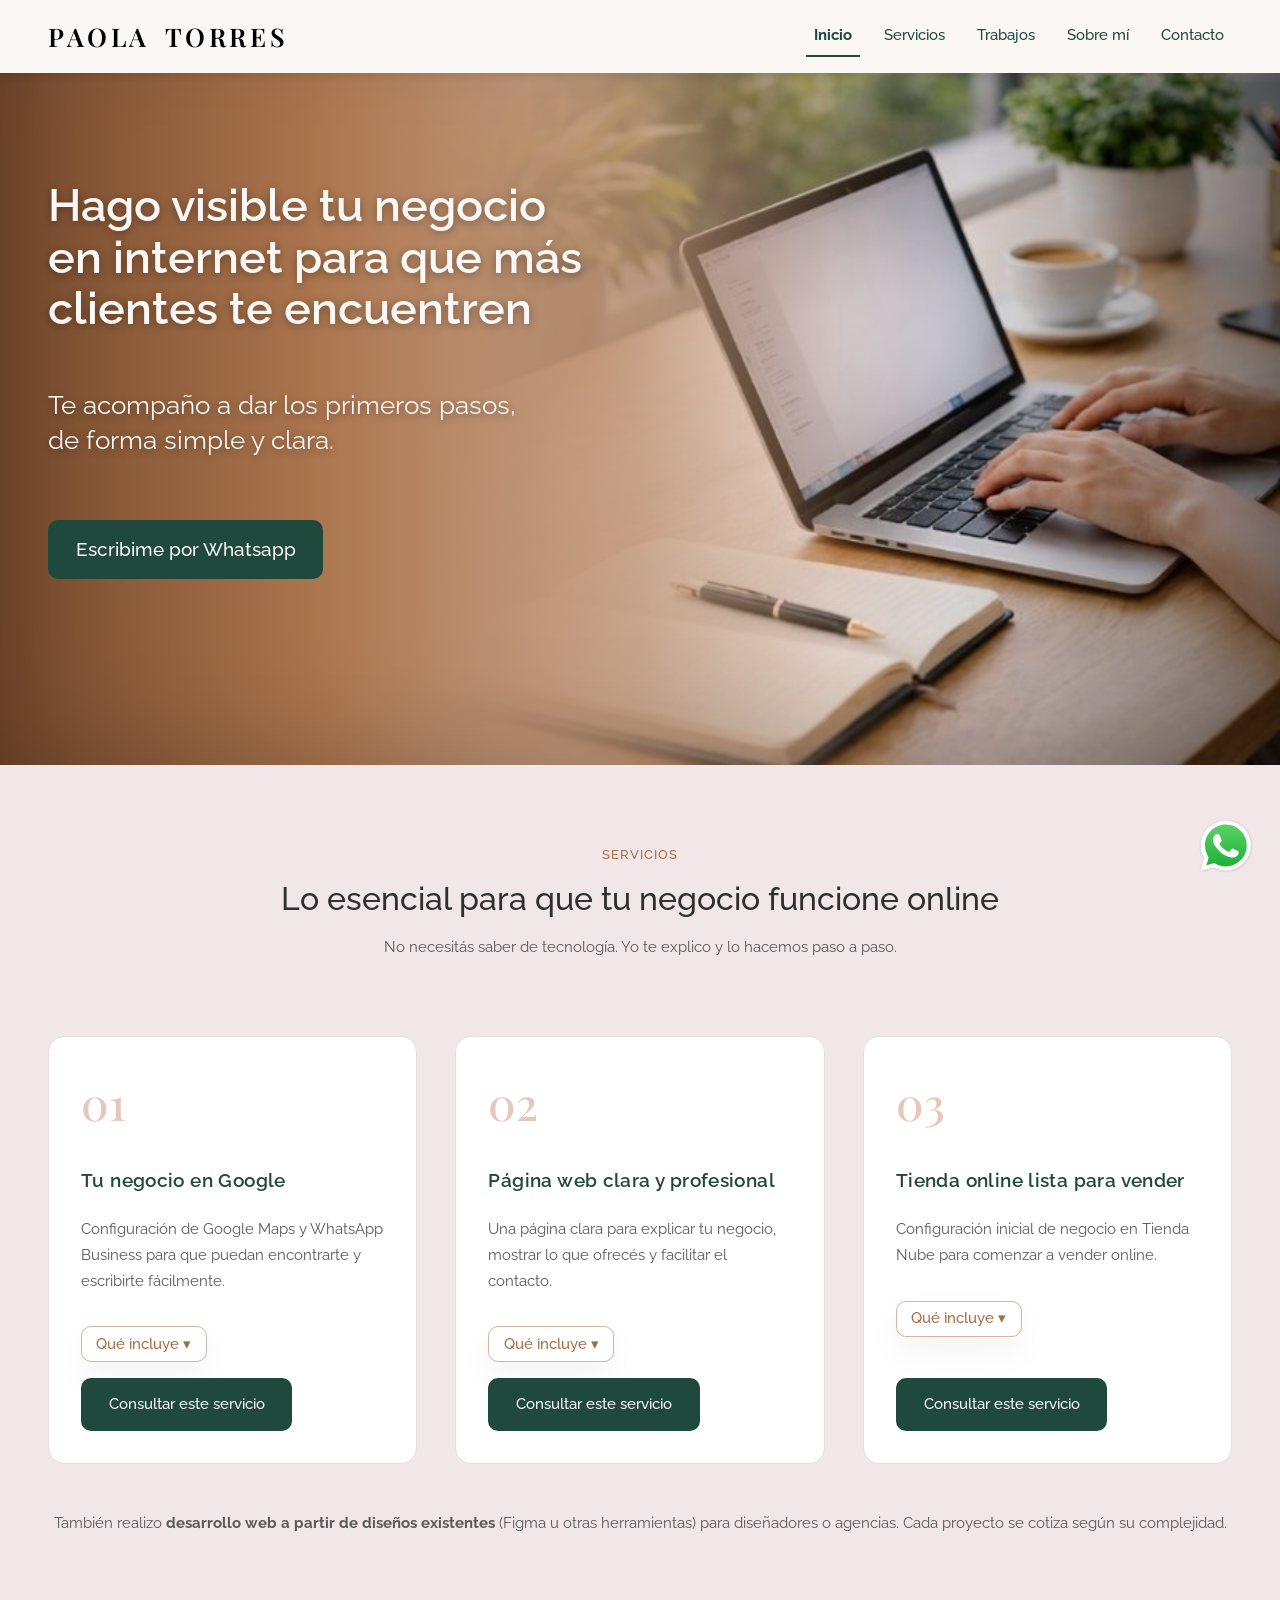
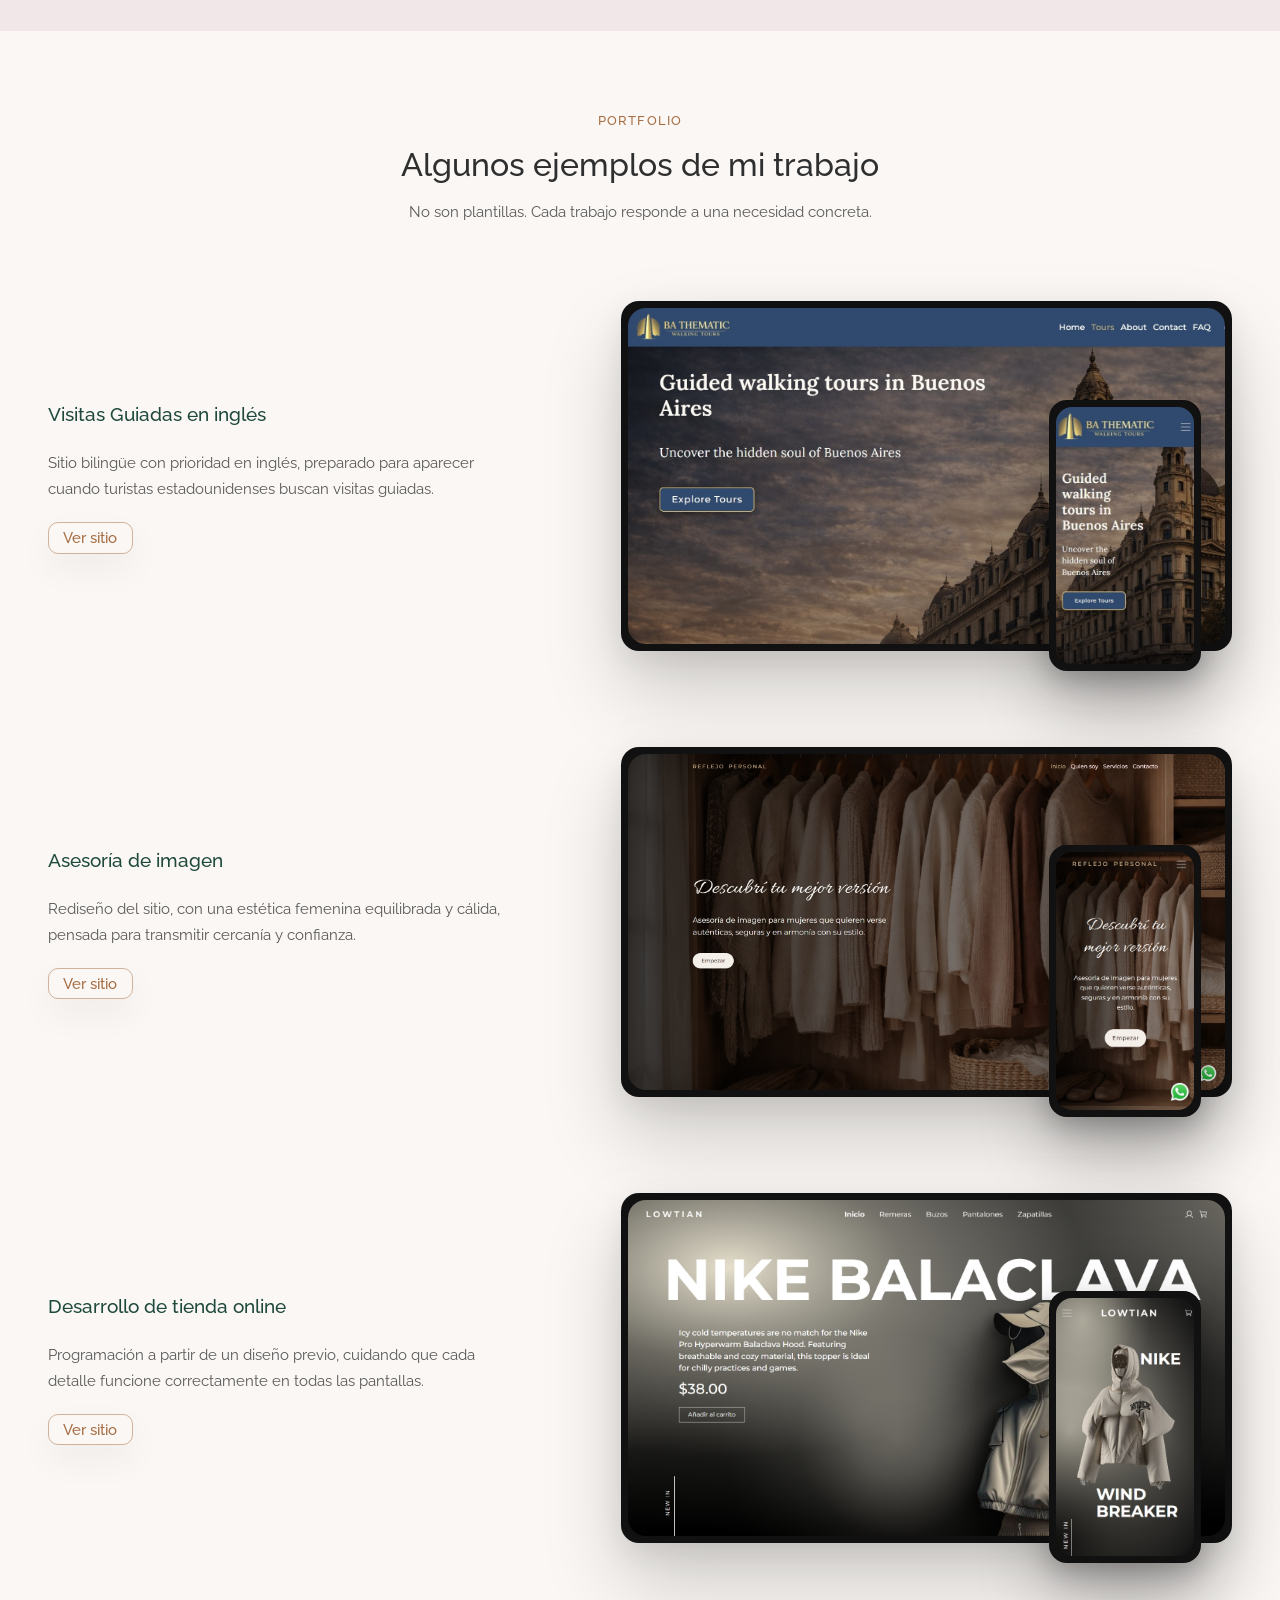
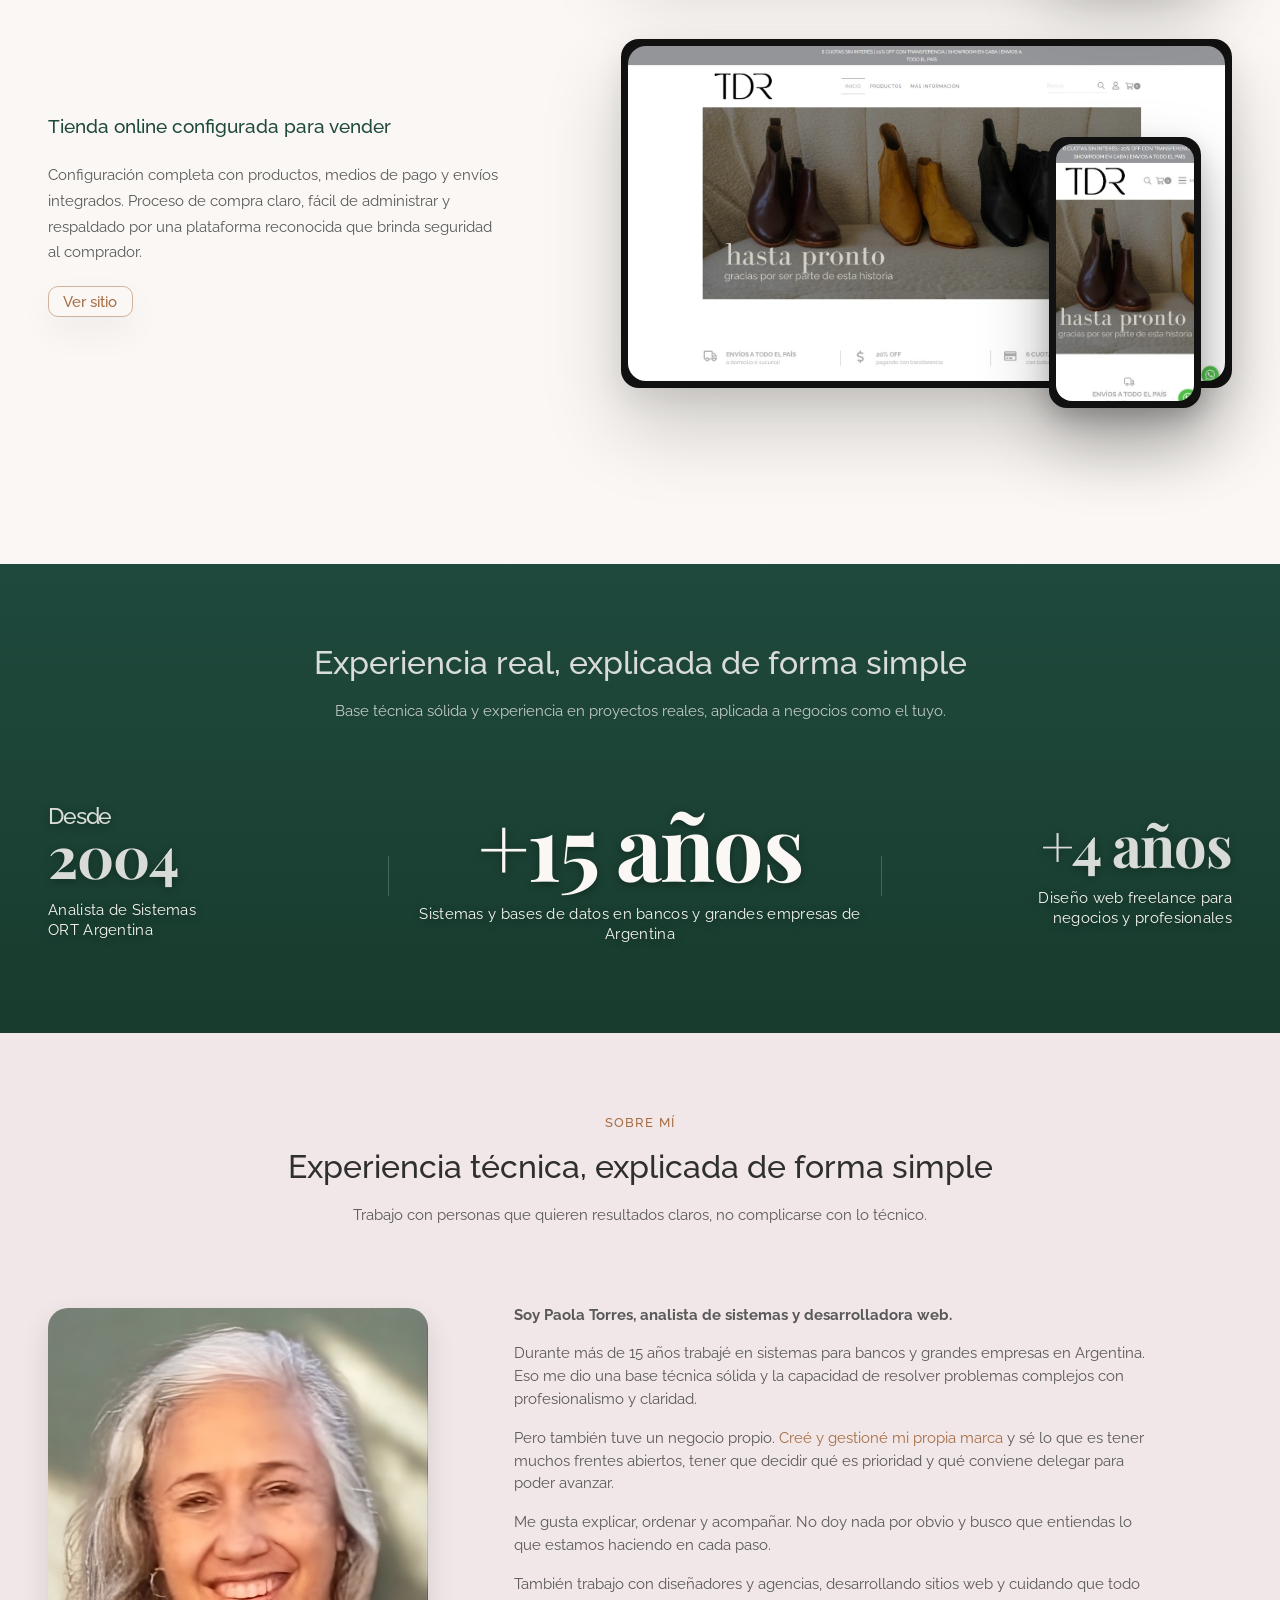
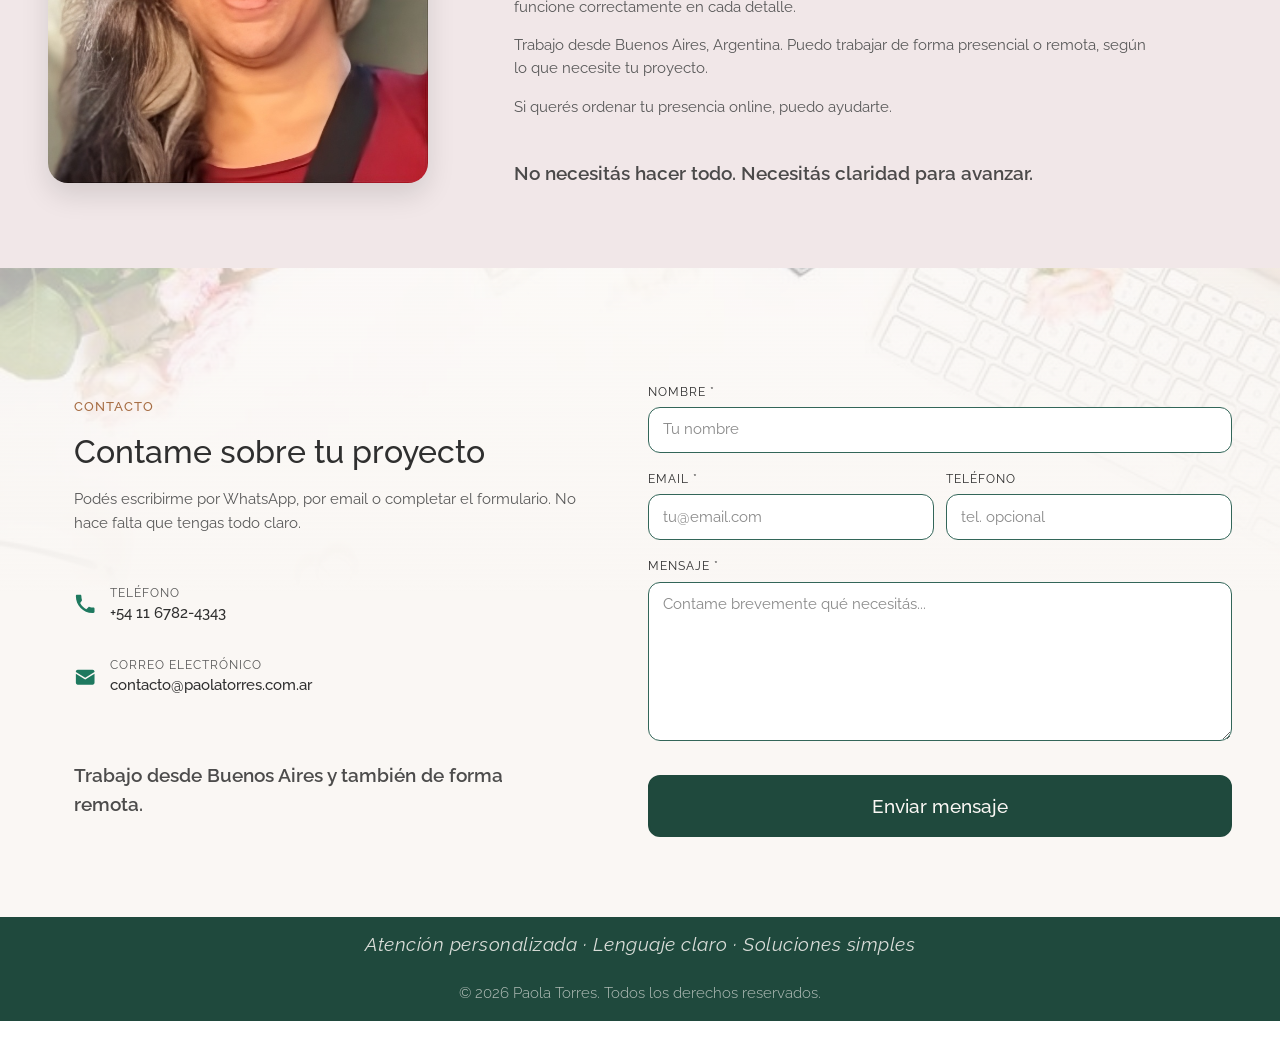
==== commit 88a38756: "redisenio section contact, mejoras section about, correcion link activos, sitemap, correciones y mej" ====
--- a/index.html
+++ b/index.html
@@ -127,7 +127,7 @@
 
         <nav class="navbar navbar-expand-lg custom-navbar fixed-top">        
 
-            <div class="container container-limit">
+            <div class="container container__limit">
 
                 <a class="navbar-brand mb-0 logo" href="./index.html">
                     PAOLA <span class="logo-space">TORRES</span>
@@ -154,9 +154,9 @@
             </div>
         </nav>
 
-        <section class="section__hero">
+        <section>
         
-            <div class="container-limit"> 
+            <div class="container__limit"> 
 
                 <div class="hero__content">
                     <h1 class="hero__title">
@@ -170,7 +170,7 @@
 
                         class="btn__hero-cta"
                         target="_blank" rel="noopener noreferrer">
-                        Escribime por WhatsApp
+                        Escribime por Whatsapp
                     </a>
                    
                 </div>
@@ -186,7 +186,7 @@
 
         <!-- SERVICIOS SERVICES -------------------------------------------------------------------->
         <section class="section section__services" id="services">
-            <div class="container-limit">
+            <div class="container__limit">
                 
                 <div class="section__header">
                     <span class="section__eyebrow">Servicios</span>
@@ -213,14 +213,10 @@
                             <p class="service__description">
                             Configuración de Google Maps y WhatsApp Business para que
                             puedan encontrarte y escribirte fácilmente.
-                            </p>
-                        
-                            <!-- <p class="service__description">
-                            👉 ¿Cómo ayuda esto a tu negocio? Aparecer cuando buscan
-                            </p> -->
+                            </p>                    
 
                             <button
-                            class="btn-secondary"
+                            class="btn--secondary"
                             data-bs-toggle="collapse"
                             data-bs-target="#detalle-google">
                                 Qué incluye
@@ -261,7 +257,7 @@
 
                             <a
                             href="https://wa.me/541167824343?text=Hola%20Paola,%20quiero%20que%20mi%20negocio%20aparezca%20en%20Google%20y%20puedan%20escribirme%20por%20WhatsApp.%20%C2%BFMe%20cont%C3%A1s%20c%C3%B3mo%20funciona?"
-                            class="btn-primary"
+                            class="btn--primary"
                             target="_blank"
                             rel="noopener noreferrer">
                             Consultar este servicio
@@ -285,12 +281,8 @@
                             mostrar lo que ofrecés y facilitar el contacto.
                             </p>
 
-                            <!-- <p class="service__description">
-                            👉 ¿Cómo ayuda esto a tu negocio? que entiendan que haces
-                            </p> -->
-
                             <button 
-                            class="btn-secondary"
+                            class="btn--secondary"
                             data-bs-toggle="collapse"
                             data-bs-target="#detalle-web">
                                 Qué incluye
@@ -325,7 +317,7 @@
                             </div>
                             <a
                             href="https://wa.me/541167824343?text=Hola%20Paola,%20quiero%20una%20p%C3%A1gina%20web%20para%20mi%20negocio,%20que%20sea%20clara%20y%20me%20ayude%20a%20recibir%20consultas.%20%C2%BFMe%20orient%C3%A1s?"
-                            class="btn-primary"
+                            class="btn--primary"
                             target="_blank"
                             rel="noopener noreferrer">
                             Consultar este servicio
@@ -346,13 +338,9 @@
                             Configuración inicial de negocio en Tienda Nube
                             para comenzar a vender online.
                             </p>
-                            
-                            <!-- <p class="service__description">
-                            👉 ¿Cómo ayuda esto a tu negocio? Vender las 24 horas en forma automática.
-                            </p> -->
-                                                   
+        
                             <button 
-                            class="btn-secondary"
+                            class="btn--secondary"
                             data-bs-toggle="collapse"
                             data-bs-target="#detalle-tienda">
                                 Qué incluye
@@ -400,7 +388,7 @@
 
                             <a
                             href="https://wa.me/541167824343?text=Hola%20Paola,%20quiero%20empezar%20a%20vender%20online%20y%20necesito%20una%20tienda.%20%C2%BFMe%20cont%C3%A1s%20c%C3%B3mo%20lo%20trabaj%C3%A1s?"
-                            class="btn-primary"
+                            class="btn--primary"
                             target="_blank"
                             rel="noopener noreferrer">
                             Consultar este servicio
@@ -434,7 +422,7 @@
 
         <!-- EJEMPLOS EXAMPLES -------------------------------------------------------------------->        
         <section class="section section__examples" id="examples">
-            <div class="container-limit">
+            <div class="container__limit">
 
                 <div class="section__header">
                     <span class="section__eyebrow">Portfolio</span>
@@ -456,20 +444,20 @@
                     <div>
                         <h3 class="examples__heading">Visitas Guiadas en inglés</h3>
                         <p class="examples__description">Sitio bilingüe con prioridad en inglés, preparado para aparecer cuando turistas estadounidenses buscan visitas guiadas.</p>
-                        <a href="https://paolatorresmontangie.github.io/BAthematicwalkingtours/" target="_blank" class="btn-secondary">Ver sitio</a>
-                    </div>
-
-                    <div class="examples__mockups">
-
+                        <a href="https://paolatorresmontangie.github.io/BAthematicwalkingtours/" target="_blank" class="btn--secondary">Ver sitio</a>
+                    </div>
+
+
+                    <a class="examples__mockups" href="https://paolatorresmontangie.github.io/BAthematicwalkingtours/" target="_blank">
                         <div class="mockup mockup--desktop">
-                        <img src="./img/exampleVisitasGuiadas-desktop.jpeg" loading="lazy" alt="Sitio web bilingüe para visitas guiadas en Buenos Aires optimizado para turistas estadounidenses">
+                            <img src="./img/exampleVisitasGuiadas-desktop.jpeg" loading="lazy" alt="Sitio web bilingüe para visitas guiadas en Buenos Aires optimizado para turistas estadounidenses">
                         </div>
 
                         <div class="mockup mockup--mobile">
-                        <img src="./img/exampleVisitasGuiadas-mobile.jpeg" loading="lazy" alt="Versión móvil del sitio web">
-                        </div>
-
-                    </div>
+                            <img src="./img/exampleVisitasGuiadas-mobile.jpeg" loading="lazy" alt="Versión móvil del sitio web">
+                        </div>                            
+                    </a>
+
                 </div>
 
                 <!-- trabajo 2 -->
@@ -478,20 +466,21 @@
                     <div>
                         <h3 class="examples__heading">Asesoría de imagen</h3>
                         <p class="examples__description">Rediseño del sitio, con una estética femenina equilibrada y cálida, pensada para transmitir cercanía y confianza.</p>
-                        <a href="https://paolatorresmontangie.github.io/Unamujerreal/" target="_blank" class="btn-secondary">Ver sitio</a>
-                    </div>
-
-                    <div class="examples__mockups">
+                        <a href="https://paolatorresmontangie.github.io/Unamujerreal/" target="_blank" class="btn--secondary">Ver sitio</a>
+                    </div>
+
+
+                    <a class="examples__mockups" href="https://paolatorresmontangie.github.io/Unamujerreal/" target="_blank">
 
                         <div class="mockup mockup--desktop">
-                        <img src="./img/exampleAsesoriaImagen-desktop.jpeg" loading="lazy" alt="Sitio web para asesoría de imagen con diseño femenino y elegante">
+                            <img src="./img/exampleAsesoriaImagen-desktop.jpeg" loading="lazy" alt="Sitio web para asesoría de imagen con diseño femenino y elegante">
                         </div>
 
                         <div class="mockup mockup--mobile">
-                        <img src="./img/exampleAsesoriaImagen-mobile.jpeg" loading="lazy" alt="Versión móvil del sitio web">
-                        </div>
-
-                    </div>
+                            <img src="./img/exampleAsesoriaImagen-mobile.jpeg" loading="lazy" alt="Versión móvil del sitio web">
+                        </div>
+                    </a>
+
                 </div>
 
 
@@ -501,20 +490,20 @@
                     <div>
                         <h3 class="examples__heading">Desarrollo de tienda online</h3>
                         <p class="examples__description">Programación a partir de un diseño previo, cuidando que cada detalle funcione correctamente en todas las pantallas.</p>
-                        <a href="https://paolatorresmontangie.github.io/Lowtian/" target="_blank" class="btn-secondary">Ver sitio</a>
-                    </div>
-
-                    <div class="examples__mockups">
-
+                        <a href="https://paolatorresmontangie.github.io/Lowtian/" target="_blank" class="btn--secondary">Ver sitio</a>
+                    </div>
+
+                    <a class="examples__mockups" href="https://paolatorresmontangie.github.io/Lowtian/" target="_blank">
+                        
                         <div class="mockup mockup--desktop">
-                        <img src="./img/exampleLowtian-desktop.jpeg" loading="lazy" alt="Maquetación de tienda online a partir de un diseño previo">
+                            <img src="./img/exampleLowtian-desktop.jpeg" loading="lazy" alt="Maquetación de tienda online a partir de un diseño previo">
                         </div>
 
                         <div class="mockup mockup--mobile">
-                        <img src="./img/exampleLowtian-mobile.jpeg" loading="lazy" alt="Versión móvil del sitio web">
-                        </div>
-
-                    </div>
+                            <img src="./img/exampleLowtian-mobile.jpeg" loading="lazy" alt="Versión móvil del sitio web">
+                        </div>
+                    </a>
+
                 </div>
 
                 <!-- trabajo 4 -->
@@ -524,34 +513,30 @@
                         <h3 class="examples__heading">Tienda online configurada para vender</h3>
                         <p class="examples__description">Configuración completa con productos, medios de pago y envíos integrados.
                         Proceso de compra claro, fácil de administrar y respaldado por una plataforma reconocida que brinda seguridad al comprador.</p>
-                        <a href="https://www.tacodereina.com.ar/" target="_blank" class="btn-secondary">Ver sitio</a>
-                    </div>
-
-                    <div class="examples__mockups">
-
+                        <a href="https://www.tacodereina.com.ar/" target="_blank" class="btn--secondary">Ver sitio</a>
+                    </div>
+
+                    <a class="examples__mockups" href="https://www.tacodereina.com.ar/" target="_blank">
                         <div class="mockup mockup--desktop">
-                        <img src="./img/exampleTDR-desktop.jpeg" loading="lazy" alt="Configuración de tienda online en Tienda Nube con productos y pagos integrados">
+                            <img src="./img/exampleTDR-desktop.jpeg" loading="lazy" alt="Configuración de tienda online en Tienda Nube con productos y pagos integrados">
                         </div>
 
                         <div class="mockup mockup--mobile">
-                        <img src="./img/exampleTDR-mobile.jpeg" loading="lazy" alt="Versión móvil del sitio web">
-                        </div>
-
-                    </div>
+                            <img src="./img/exampleTDR-mobile.jpeg" loading="lazy" alt="Versión móvil del sitio web">
+                        </div>
+                    </a>
 
                 </div>
 
             </div>
             
-        </section>         
-
-        
+        </section>        
 
         <!-- ====================== STATS TRAYECTORIA ====================== -->
 
         <section class="section section__stats" id="stats">
 
-            <div class="container-limit">
+            <div class="container__limit">
 
                 <div class="stats__header">
                     <h2 class="stats__title">
@@ -596,7 +581,7 @@
         <!-- ABOUT SOBRE MI -------------------------------------------------------------------->
 
         <section class="section section__about" id="about">
-            <div class="container-limit">
+            <div class="container__limit">
                     
                 <div class="section__header">
                     <span class="section__eyebrow">Sobre mí</span>
@@ -620,7 +605,7 @@
                         <p class="about__description">Durante más de 15 años trabajé en sistemas para bancos y grandes empresas en Argentina. 
                         Eso me dio una base técnica sólida y la capacidad de resolver problemas complejos con profesionalismo y claridad.</p>
 
-                        <p class="about__description">Pero también tuve un negocio propio. <strong style="color: var(--color-primary);">Creé y gestioné mi propia marca</strong>, y sé lo que es tener muchos frentes abiertos, tener que decidir qué es prioridad y qué conviene delegar para poder avanzar.</p>
+                        <p class="about__description">Pero también tuve un negocio propio. <span style="color: var(--color-accent);">Creé y gestioné mi propia marca</span> y sé lo que es tener muchos frentes abiertos, tener que decidir qué es prioridad y qué conviene delegar para poder avanzar.</p>
 
                         <p class="about__description">Me gusta explicar, ordenar y acompañar. No doy nada por obvio y busco que entiendas lo que estamos haciendo en cada paso.</p>
 
@@ -644,122 +629,133 @@
 
         <!-- CONTACTO CONTACT -------------------------------------------------------------------->
         <section class="section section__contact" id="contact">
-            
-            <div class="container-limit">
-
-                <div class="section__header">
-                    <span class="section__eyebrow">Contacto</span>
-
-                    <h2 class="section__title">
+
+            <div class="container__limit">
+
+                <div class="contact__grid">
+
+                    <!-- IZQUIERDA -->
+                    <div class="contact__info">
+
+                        <span class="section__eyebrow">Contacto</span>
+
+                        <h2 class="section__title">
                         Contame sobre tu proyecto
-                        <!-- Contame qué necesitás y vemos cómo hacerlo posible -->
-                    </h2>
-
-                    <p class="section__description">
-                        <!-- No hace falta que tengas todo claro. Lo vemos juntos paso a paso. -->
-                        Escribirme por WhatsApp, por email o completa el formulario. Te respondo a la brevedad.
-                    </p>
-
-                    <!-- datos de contacto -->
-                    <div class="contact__quick-contact">
-                        <div class="contact__quick-line">
-                            <a 
+                        </h2>
+
+                        <p class="section__description">
+                        Podés escribirme por WhatsApp, por email o completar el formulario. No hace falta que tengas todo claro.
+                        </p>
+
+                        <div class="contact__quick">
+
+                            <a class="contact__item"
                             href="https://wa.me/541167824343?text=Hola%20Paola,%20te%20escribo%20desde%20tu%20web.%20Quiero%20hacerte%20una%20consulta."
                             target="_blank" rel="noopener noreferrer">
-                                <img class="contact__icon" src="./img/iconoWhatsapp.svg" alt="Enviar mensaje de WhatsApp">
+
+                                <!-- icono -->
+                                <svg class="contact__icon" viewBox="0 0 24 24">
+                                    <path d="M6.6 10.8c1.5 3 3.6 5.1 6.6 6.6l2.2-2.2c.3-.3.8-.4 1.2-.3 1.3.4 2.7.6 4.2.6.7 0 1.2.5 1.2 1.2v3.5c0 .7-.5 1.2-1.2 1.2C10.3 22 2 13.7 2 3.2 2 2.5 2.5 2 3.2 2H6.7c.7 0 1.2.5 1.2 1.2 0 1.5.2 2.9.6 4.2.1.4 0 .9-.3 1.2L6.6 10.8z"
+                                        fill="currentColor"/>
+                                </svg>
+
+                                <!-- texto -->
+                                <div class="contact__item-text">
+                                    <span class="contact__label">Teléfono</span>
+                                    <span class="contact__value">+54 11 6782-4343</span>
+                                </div>
                             </a>
-                            <span class="contact__text">+54 11 6782-4343</span>
-                        </div> 
+
+                            <a class="contact__item"
+                            href="mailto:contacto@paolatorres.com.ar?subject=Consulta%20sobre%20servicios%20web&body=Hola%20Paola,%0A%0AQuiero%20consultarte%20por:%0A%0A">
+                                                            
+                                <!-- icono -->                                
+                                <svg class="contact__icon" viewBox="0 0 24 24" fill="none">
+                                <path d="M4 4h16c1.1 0 2 .9 2 2v.4l-10 6.3L2 6.4V6c0-1.1.9-2 2-2zm18 4.2v9.8c0 1.1-.9 2-2 2H4c-1.1 0-2-.9-2-2V8.2l10 6.3 10-6.3z"
+                                        fill="currentColor"/>
+                                </svg>
+                                
+                                <!-- texto -->
+                                <div class="contact__item-text">
+                                    <span class="contact__label">Correo electrónico</span>
+                                    <span class="contact__value">contacto@paolatorres.com.ar</span>
+                                </div>
+                            </a>
                         
-                        <div class="contact__quick-line">
-                            <a
-                            href="mailto:contacto@paolatorres.com.ar?subject=Consulta%20sobre%20servicios%20web&body=Hola%20Paola,%0A%0AQuiero%20consultarte%20por:%0A%0A">
-                            <img class="contact__icon" src="./img/iconoMail.svg" alt="Icono mail">
-                            </a>
-
-                            <span class="contact__text">contacto@paolatorres.com.ar</span>
-                        </div>                    
-                    </div>
-
-                </div>            
-                      
-                <div class="contact__grid">
-                    <!-- Formulario -->
+                        </div>
+
+                        <p class="microtext">
+                        Trabajo desde Buenos Aires y también de forma remota.
+                        </p>
+
+                    </div>
+
+
+                    <!-- DERECHA -->
                     <div class="contact__form">
-
+                        
                         <form action="https://formsubmit.co/contacto@paolatorres.com.ar" method="POST">
-                            <!-- <legend class="visually-hidden">Formulaio de contacto</legend> -->                       
-                                                        
-                            <div class="mb-3">
-                                <label for="nombre" class="form-label">Nombre</label>
+
+                            <div class="form-group">
+                                <label for="nombre">Nombre *</label>
                                 <input
                                     type="text"
                                     id="nombre"
                                     name="nombre"
-                                    class="form-control"
                                     placeholder="Tu nombre"
+                                    autocomplete="name"
                                     required>
                             </div>
 
-                            <div class="mb-3">
-                                <label for="email" class="form-label">Email</label>
-                                <input
-                                    type="email"
-                                    id="email"
-                                    name="email"
-                                    class="form-control"
-                                    placeholder="tu@email.com"
-                                    required>
-                            </div>                            
-
-                            <div class="mb-3">
-                                <label for="mensaje" class="form-label">Mensaje</label>
+                            <!-- email y telefono en una sola linea -->
+                            <div class="form-row">
+                                <div class="form-group">
+                                    <label for="email">Email *</label>
+                                    <input
+                                        type="email"
+                                        id="email"
+                                        name="email"
+                                        placeholder="tu@email.com"
+                                        autocomplete="email"
+                                        required>
+                                </div>                                    
+
+                                <div class="form-group">
+                                    <label for="telefono">Teléfono</label>
+                                    <input
+                                        type="tel" 
+                                        id="telefono" 
+                                        name="telefono" 
+                                        placeholder="tel. opcional"
+                                        autocomplete="tel">
+                                </div>
+                            </div>
+
+                            <div class="form-group">
+                                <label for="mensaje">Mensaje *</label>
                                 <textarea
                                     id="mensaje"
                                     name="mensaje"
-                                    class="form-control"
-                                    rows="5"
-                                    placeholder="Escribí tu mensaje aquí..."
-                                    required></textarea>
+                                    rows="6"
+                                    placeholder="Contame brevemente qué necesitás..."
+                                    required></textarea>                                    
                             </div>
 
-                            <!-- campos ocultos -->
-                            <input type="hidden" name="_subject" value="Nuevo mensaje desde tu web">
-                            <input type="hidden" name="_template" value="table">
-                            <input type="hidden" name="_captcha" value="false">                            
-                            <input type="hidden" name="_next" value="https://paolatorres.com.ar/#thanks">                            
-                            <input type="text" name="_honey" style="display:none">
-
-                            <button type="submit" class="btn-primary">Enviar</button>
+                            <button class="btn--primary">Enviar mensaje</button>
+
                         </form>
-                    
-                    </div> <!-- fin de contact__form -->
-
-                    <!-- Imagen -->
-                    <div class="contact__image">
-                        <img
-                        src="./img/contact-aside.jpg"
-                        alt="Espacio de trabajo con cuaderno y notebook"
-                        >
-                    </div>    
-            
-                </div> <!-- fin del grid -->   
-
-                <div>
-                    <p class="microtext">
-                    Te puedo ayudar, no importa el tamaño de tu negocio.
-                    </p>
-                </div>                       
-                          
-                
-            </div> <!-- fin container-limit -->
-                
+
+                    </div>
+
+                </div>
+
+            </div>
         </section>
 
         <!-- GRACIAS THANKS luego envio mail -------------------------------------------------------------------->
         
         <section class="section section__thanks" id="thanks" >
-            <div class="container-limit">
+            <div class="container__limit">
 
                 <div class="section__header">
                     <span class="section__eyebrow">Email enviado</span>
@@ -780,7 +776,7 @@
 
     <!-- footer -------------------------------------------------------------------->
     <footer class="site__footer">
-        <div class="container-limit">
+        <div class="container__limit">
             <p class="footer__tagline">
             Atención personalizada · Lenguaje claro · Soluciones simples
             </p>
--- a/css/styles.css
+++ b/css/styles.css
@@ -3,9 +3,10 @@
 :root {
 
   /* marca */
-  --color-primary: #1f493d;           /* verde te papa green */
+  --color-primary: #1f493d;           /* verde te papa green rgb(31, 73, 61) */
   --color-primary-hover: #336659;     /* verde stromboli */
   --color-primary-dark: #183c2e;
+  --color-primary-light: #1e795f;
 
   /* acentos */
   --color-accent: #a76e45;            /* marron cape palliser */
@@ -16,7 +17,7 @@
   --color-border-soft-hover: #d9d0d1;
 
   /* fondos */
-  --color-background-main: #FAF7F4;   /* blanco marfil ivory */
+  --color-background-main: #faf7f4;   /* blanco marfil ivory rgb(250, 247, 244) */
   --color-background-soft: #f1e7e8;   /* lila claro soft peach */
 
   /* texto */
@@ -32,13 +33,17 @@
   --font-primary: "Raleway", sans-serif;
   --font-secondary: "Playfair Display", serif;    
 
-  /* tamanios */
+  /* tamanios fonts */
+  --fs-xs: clamp(0.75rem, 0.8vw, 0.85rem);
   --fs-sm: clamp(0.8rem, 0.9vw, 0.9rem);
   --fs-base: clamp(0.95rem, 1.1vw, 1.05rem);
   --fs-md: clamp(1.1rem, 1.5vw, 1.3rem);
+  --fs-md2: clamp(1.4rem, 2vw, 1.8rem);  
   --fs-lg: clamp(1.8rem, 2.5vw, 2.2rem);
-  --fs-hero: clamp(2.2rem, 5vw, 4.5rem);  
-
+  --fs-hero: clamp(2.2rem, 3.5vw, 3.5rem);
+  /* --fs-hero: clamp(2.2rem, 5vw, 4.5rem);   */
+
+  /* sombras */
   --shadow-soft: 0 15px 35px rgba(0,0,0,0.05);
   --shadow-medium: 0 12px 28px rgba(0,0,0,0.12);
   --shadow-strong: 0 40px 80px rgba(0,0,0,0.18);  
@@ -58,12 +63,12 @@
   font-family: var(--font-primary);
   font-optical-sizing: auto;
   color: var(--color-text-main);  
-  font-size: clamp(0.95rem, 1.1vw, 1.05rem);
+  font-size: var(--fs-base);
   scroll-behavior: smooth;
 }
 
 p {
-  font-size: clamp(0.95rem, 1.1vw, 1.05rem);
+  font-size: var(--fs-base);
   color: var(--color-text-main);   
 }
 
@@ -77,7 +82,7 @@
 }
 
 /* contenedor con ancho limitado para pantallas grandes */
-.container-limit {
+.container__limit {
   max-width: 1600px;
   margin-inline: auto;
   padding-inline: clamp(1rem, 4vw, 3rem);
@@ -92,29 +97,30 @@
 
 .section__eyebrow {
   display: block;
-  font-size: clamp(0.95rem, 1.1vw, 1.05rem);
-  letter-spacing: 0.2em;
+  font-size: var(--fs-sm);
+  font-weight: 500;  
+  letter-spacing: 0.08em; 
   text-transform: uppercase;
-  color: var(--color-primary-hover);
+  color: var(--color-accent);
   margin-bottom: 1rem;
-  font-weight: 500;
+  /* opacity: 0.85; */
 }
 
 .section__title {
-  font-size: clamp(1.8rem, 2.5vw, 2.2rem);
+  font-size: var(--fs-lg);
   line-height: 1.2;
   color: var(--color-text-main);
   margin-bottom: 1rem;
 }
 
 .section__description {
-  font-size: clamp(0.95rem, 1.1vw, 1.05rem);
+  font-size: var(--fs-base);
   color: var(--color-text-muted);
   line-height: 1.6;
 }
 
-.btn-primary {
-  font-size: clamp(0.95rem, 1.1vw, 1.05rem);
+.btn--primary {
+  font-size: var(--fs-base);
   font-weight: 500;
   background-color: var(--color-primary);
   color: var(--color-background-main);
@@ -126,13 +132,13 @@
   transition: all 0.3s ease;
 }
 
-.btn-primary:hover {
+.btn--primary:hover {
   background-color: var(--color-primary-hover);
   border-color: var(--color-primary-hover);
 }
 
-.btn-secondary {
-  font-size: clamp(0.95rem, 1.1vw, 1.05rem);
+.btn--secondary {
+  font-size: var(--fs-base);
   font-weight: 500;
   background-color: transparent;
   color: var(--color-accent);
@@ -145,18 +151,17 @@
   box-shadow: 0 15px 35px rgba(0, 0, 0, 0.05);
 }
 
-.btn-secondary:hover {
+.btn--secondary:hover {
   border-color: var(--color-border-soft);
   color: var(--color-accent);  
   box-shadow: 0 12px 28px rgba(0,0,0,0.12);
 }
 
 .microtext {
-  font-size: clamp(1.1rem, 1.5vw, 1.3rem);
+  font-size: var(--fs-md);
   font-weight: 600;
   color: var(--color-text-main);
   opacity: 0.85;
-  /* text-align: center; */
   margin-top: 2.5rem;
   margin-bottom: 0;
 }
@@ -188,20 +193,22 @@
 
 /* Links */
 .navbar-nav .nav-link {
-  font-size: clamp(0.95rem, 0.8rem + 0.4vw, 1.1rem);
+  color: var(--color-primary);
+  font-size: var(--fs-base);
   font-weight: 500;
   transition: color 0.2s ease;
 }
 
 /* Hover */
 .custom-navbar .nav-link:hover {
-  color: var(--color-accent-soft);
+  color: var(--color-accent);
 }
 
 /* Link activo */
 .custom-navbar .nav-link[aria-current="page"] {
-  color: var(--color-primary-hover);
-  font-weight: 600;
+  font-weight: 700 !important;
+  color: var(--color-primary);  
+  border-bottom: 2px solid var(--color-primary);
 }
 
 /* Marca */
@@ -212,13 +219,12 @@
 .logo {
   font-family: var(--font-secondary);
   font-weight: 600;  
-  font-size: clamp(1.4rem, 2vw, 1.8rem);
+  font-size: var(--fs-md2);
   text-transform: uppercase;
   letter-spacing: 0.14em;
 }
 
 .logo:hover {
-  /* font-weight: 650; */
   text-shadow: 0 2px 8px rgba(0,0,0,0.35);
 }
 
@@ -274,18 +280,16 @@
 }
 
 .hero__title {
-  font-size: clamp(2.2rem, 2.5vw, 3.2rem);
-  /* font-size: clamp(2.2rem, 5vw, 4.5rem); */
+  font-size: var(--fs-hero);
   font-weight: 600;
   line-height: 1.15;
-  max-width: 20ch;  /* limita el ancho según caracteres, no porcentaje */
-  /* max-width: 45%; */  
+  max-width: 20ch;  /* ancho según caracteres */
   color: var(--color-background-main);
   text-shadow: 0 2px 8px rgba(0,0,0,0.35);
 }
 
 .hero__subtitle {  
-  font-size: clamp(1.1rem, 1.5vw, 1.3rem);
+  font-size: var(--fs-md2);
   font-weight: 400;
   line-height: 1.4;  
   color: var(--color-background-main); 
@@ -295,7 +299,7 @@
 }
 
 .btn__hero-cta {
-  font-size: clamp(1.1rem, 1.5vw, 1.3rem);
+  font-size: var(--fs-md);
   font-weight: 500;
   background-color: var(--color-primary);
   color: var(--color-background-main);   
@@ -352,7 +356,7 @@
 
 .service__number {
   font-family: var(--font-secondary);  
-  font-size: clamp(2.2rem, 5vw, 4.5rem);
+  font-size: var(--fs-hero);
   font-weight: 500;
   color: var(--color-accent-soft);
   opacity: 0.6;  
@@ -360,7 +364,7 @@
 }
 
 .service__heading {
-  font-size: clamp(1.1rem, 1.5vw, 1.3rem);
+  font-size: var(--fs-md);
   font-weight: 600;
   letter-spacing: 0.02em;
   line-height: 1.3;
@@ -368,7 +372,7 @@
 }
 
 .service__description {
-  font-size: clamp(0.95rem, 1.1vw, 1.05rem);
+  font-size: var(--fs-base);
   line-height: 1.7;
   color: var(--color-text-muted);
 }
@@ -388,11 +392,11 @@
 }
 
 .service__time {
-  font-size: 0.9rem;
+  font-size: var(--fs-base);
   color: var(--color-text-light);
 }
 
-.service__card-content .btn-primary {
+.service__card-content .btn--primary {
   margin-top: auto;
 }
 
@@ -400,7 +404,7 @@
 .services__extra {
   margin-top: 3rem;
   text-align: center;
-  font-size: 0.95rem;
+  font-size: var(--fs-base);
   color: var(--color-text-muted);
 }
 
@@ -420,14 +424,14 @@
 }
 
 .examples__heading {
-  font-size: clamp(1.1rem, 1.5vw, 1.3rem);
+  font-size: var(--fs-md);
   color: var(--color-primary);   
   margin-bottom: 1.5rem;
   line-height: 1.3;  
 }
 
 .examples__description {
-  font-size: clamp(0.95rem, 1.1vw, 1.05rem);
+  font-size: var(--fs-base);
   line-height: 1.7;
   color: var(--color-text-muted);
   margin-bottom: 1.5rem;
@@ -523,14 +527,14 @@
 }
 
 .stats__title {
-  font-size: clamp(1.8rem, 2.5vw, 2.2rem);
+  font-size: var(--fs-lg);
   margin-bottom: 1rem;
   color: var(--color-background-main);
   opacity: 0.85; 
 }
 
 .stats__description {
-  font-size: clamp(0.95rem, 1.1vw, 1.05rem);
+  font-size: var(--fs-base);
   color: var(--color-background-main);  
   opacity: 0.85;
   max-width: 1000px;
@@ -600,7 +604,7 @@
 
 .stats__text {
   font-family: var(--font-primary);
-  font-size: clamp(0.95rem, 1.1vw, 1.05rem);  
+  font-size: var(--fs-base);  
   font-weight: 400; 
   color: var(--color-background-main);
   text-shadow: 0 2px 8px rgba(0,0,0,0.35);    
@@ -624,32 +628,24 @@
   display: grid;
   grid-template-columns: 0.8fr 1.3fr;
   gap: 1.5rem;
-  align-items: start;
-}
-
-.about__image {
-  display: flex;
-  justify-content: center;
-  align-items: flex-start;
-  /* width: fit-content; */
-}
+  align-items: center;
+}
+
 
 .about__image img {
-  display: block;
   width: 100%;
-  max-width: 360px; 
-  height: auto;
+  max-width: 380px;
   border-radius: 20px;
-  box-shadow: 0 20px 40px rgba(0,0,0,0.12);
-  filter: contrast(1.05) brightness(1.02);
+  box-shadow: var(--shadow-medium);
 }
 
 .about__content {
-  max-width: 75ch;
+  text-align: left;
+  max-width: 90%;
 }
 
 .about__description {
-  font-size: clamp(0.95rem, 1.1vw, 1.05rem);
+  font-size: var(--fs-base);
   line-height: 1.5;
   color: var(--color-text-muted);
 }
@@ -657,75 +653,181 @@
 /* CONTACT CONTACTO ================================================================================ */
 
 .section__contact {
-  background-color: var(--color-background-main);  
+  background-color: var(--color-background-main);
+  position: relative;
+}
+
+/* fondo con rosas */
+.section__contact::before {
+  content: "";
+  position: absolute;
+  inset: 0;
+
+  background:
+    linear-gradient(
+      to bottom,
+      rgba(250, 247, 244, 0.7) 0%,
+      rgba(250, 247, 244, 0.8) 15%,      
+      rgba(250, 247, 244, 0.9) 30%,      
+      rgba(250, 247, 244, 1) 50%
+    ),
+    
+    url("../img/contactWallpaper.jpg");
+
+  background-size: cover;
+  background-position: 0% 40%;
+
+  z-index: 0;
+}
+
+.section__contact * {
+  position: relative;
+  z-index: 1;
 }
 
 .contact__grid {
   display: grid;
-  grid-template-columns: 1.2fr 1fr;
-  gap: 3rem;
+  grid-template-columns: 1fr 1fr;
+  gap: 1rem;
   align-items: center;
-  margin-top: 3rem;
-}
-
-/* contacto rápido — iconos y texto */
-.contact__quick-contact {
-  display: flex; 
-  flex-direction: row;
+  padding-top: 2rem;
+} 
+
+/* COLUMNA IZQUIERDA ******/
+.contact__info {
+  max-width: 100%;
+  /* padding-left: 4rem; */
+  padding-left: clamp(0rem, 2vw, 2rem);  
+}
+
+/* piso la clase para limitarla */
+.contact__info .section__description {
+  max-width: 90%;
+}
+
+.contact__quick {
+  display: flex;
+  flex-direction: column;
+  gap: 2rem;
+  margin-top: 3rem;  
+  margin-bottom: 4rem;
+}
+
+/* agrupado de datos */
+.contact__item {
+  display: flex;
+  align-items: center;  
+  gap: 0.9rem;
+  text-decoration: none;
+  cursor: pointer;
+}
+
+.contact__icon:hover,
+.contact__label:hover,
+.contact__value:hover {
+  opacity: 0.7;
+}
+
+/* icono svg */
+.contact__icon {
+  width: 1.4rem;
+  height: 1.4rem;
+  color: var(--color-primary-light);
+  flex-shrink: 0;
+}
+
+/* contenedor texto x2 */
+.contact__item-text {
+  display: flex;
+  flex-direction: column;
+}
+
+.contact__label {
+  font-size: var(--fs-xs);
+  text-transform: uppercase;
+  letter-spacing: 0.08em;
+  color: var(--color-text-muted);
+}
+
+.contact__value {
+  font-size: var(--fs-base);
+  font-weight: 500;
+  color: var(--color-text-main);
+}
+
+/* piso la clase para limitar el ancho */
+.contact__grid .microtext {
+  max-width: 40ch;
+}
+
+/* COLUMNA DERECHA ******/
+.contact__form {
+  background-color: transparent;
+  /* margin-top: 2.5rem; */
+}
+
+.form-group {
+  margin-bottom: 0.9rem;
+}
+
+/* email y telefono en una sola linea */
+.form-row {
+  display: grid;
+  grid-template-columns: 1fr 1fr;
+  gap: 0.8rem;
+}
+
+.form-group label {
+  font-size: var(--fs-xs);
+  color: var(--color-text-main);
+  letter-spacing: 0.08em;
+  text-transform: uppercase;
+  margin-bottom: 0.4rem;
+}
+
+.form-group input,
+.form-group textarea {
+  width: 100%;
+  padding: 0.65rem 0.85rem;
+  background-color: var(--color-surface);
+  border-radius: 12px;  
+  border: 1px solid var(--color-primary-hover);
+  transition: all 0.25s ease;  
+}
+
+/* textos que ayudan a completar muy suaves */
+.form-group input::placeholder,
+.form-group textarea::placeholder {
+  color: var(--color-text-muted);  
+  opacity: 0.7;
+}
+
+.form-group input:focus,
+.form-group textarea:focus {
+  outline: none;
+  border-color: var(--color-primary);
+  box-shadow: 0 0 0 2px rgba(31, 73, 61, 0.08);
+}
+
+.form-group textarea {
+  min-height: 120px;
+}
+
+/* pisa la clase btn--primary*/
+.contact__form .btn--primary {
+  width: 100%;
   justify-content: center;
-  align-items: center;
-  gap: 2rem;
-}
-
-.contact__quick-line {
-  display: flex;
-  align-items: center;
-  gap: 0.8rem;
-  font-size: 1.1rem;
-}
-
-.contact__icon {
-  width: 1.8rem;
-  height: auto;
-}
-
-.contact__image img {
-  width: 80%;
-  height: auto;
-  max-height: none;
-  border-radius: 20px;
-  object-fit: cover;   
-}
-
-.contact__text {
-  font-size: 1.1rem;
-  font-weight: 400;
-  color: var(--color-text-main);
-} 
-
-.contact__quick-line:hover .contact__icon {
-  transform: scale(1.05);
-  transition: transform 0.2s ease;
-}
-
-.contact__form {
-  background-color: var(--color-background-main);
-  padding: 2.5rem;
-  border-radius: 20px;
-  box-shadow: 0 12px 28px rgba(0,0,0,0.12);
-}
-
-.contact__form .form-label {
-  font-size: 1.1rem;
-  font-weight: 500;
-}
-
-.contact__form .form-control {
-  font-size: 1rem;
-  padding: 0.6rem 0.75rem;
-}
-
-/* gracias, solo se muestra cuando un cliente envia un mail */
+  margin-top: 0.8rem;
+  font-size: var(--fs-md);  
+  padding: 0.9rem;
+  border-radius: 12px;
+}
+
+
+
+
+
+/* gracias, solo se muestra cuando un cliente envia un mail ***********/
 .section__thanks {
   background-color: var(--color-background-main);
   
@@ -745,7 +847,7 @@
 }
 
 .footer__tagline {
-  font-size: clamp(1.1rem, 1.5vw, 1.3rem);
+  font-size: var(--fs-md);
   font-weight: 400; 
   font-style: italic;
   letter-spacing: 0.5px;  
@@ -758,7 +860,7 @@
 }
 
 .footer__copy {
-  font-size: clamp(0.95rem, 1.1vw, 1.05rem);
+  font-size: var(--fs-base);
   color: var(--color-background-main);  
   font-weight: 300;
   opacity: 0.7;
@@ -821,7 +923,7 @@
 
   /* Texto ligeramente mayor en mobile */
   .navbar-nav .nav-link {
-    font-size: clamp(1rem, 0.9rem + 1vw, 1.2rem);
+    font-size: var(--fs-md);
     padding: 0.5rem 0;
   }
 
@@ -896,6 +998,12 @@
     padding-right: 1.5rem;    
   }
 
+  /* achico espacios y font */
+  .microtext {
+    margin-top: 0.5rem;
+    font-size: var(--fs-base);
+  }
+
   /* header MEDIAQUERY -----*/    
   
   .hero__content {
@@ -910,15 +1018,16 @@
   }
 
   .hero__title {
-    font-size: clamp(1.8rem, 2.5vw, 2.2rem);
+    font-size: var(--fs-lg);
   }
 
   .hero__subtitle {
-    font-size: clamp(1rem, 3.8vw, 1.3rem);
+    /* font-size: clamp(1rem, 3.8vw, 1.3rem); */
+    font-size: var(--fs-md);
   }
 
   .btn__hero-cta {
-    padding: clamp(0.8rem, 0.9vw, 0.9rem) clamp(1.1rem, 1.5vw, 1.3rem);
+    padding: var(--fs-sm) var(--fs-md);
   }
 
  /* services MEDIAQUERY ----- */  
@@ -987,33 +1096,105 @@
 
   .about__grid {
     grid-template-columns: 1fr;
-    text-align: center;
-  }
-
+    gap: 1.5rem;
+  }
+
+  .about__image {
+    justify-content: flex-start;
+  }
+
+  /* imagen centrada */
   .about__image img {
-    margin: 0 auto;
-  }
+    max-width: 500px;
+    margin: 0 auto;    
+  }
+
+  /* texto ocupa todo el ancho */
+  .about__content {
+    max-width: 100%;
+  }
+
 
   /* contact MEDIAQUERY ----- */  
+
+  /* reposiciono la imagen y el gradient */
+  .section__contact::before {
+    background:
+    linear-gradient(
+      to bottom,
+      rgba(250, 247, 244, 0.7) 0%,
+      rgba(250, 247, 244, 0.8) 5%,      
+      rgba(250, 247, 244, 0.9) 10%,      
+      rgba(250, 247, 244, 1) 15%
+    ),
+    url("../img/contactWallpaper.jpg");
+
+    background-position: 70% 0%;
+  }
 
   /* grilla de contacto la pasa una columna */
   .contact__grid {
     grid-template-columns: 1fr;
-  }
-
-  .contact__quick-contact {
-    flex-direction: column;
-    gap: 1.2rem;
-  }
-    
-  .contact__icon {
-    width: 2.2rem;
+    gap: 2rem;
+  } 
+
+  /* COLUMNA IZQUIERDA ******/
+
+  .contact__info {   
+    padding-left: 0;
+  }
+
+  /* saco el limite */
+  .contact__info .section__description {
+    max-width: 100%;
+  }
+
+  .contact__quick {
+    margin-top: 1rem;  
+    margin-bottom: 1rem;
+    gap: 1rem;
+  }
+
+  /* agrega espacio vertical */
+  .contact__item {
+    padding: 0.6rem 0;
+  }
+
+  /* COLUMNA DERECHA ******/
+  .contact__form {    
+    margin-top: 2.5rem;
+  }
+
+  /* form mas compacto */
+  /* .form-group {
+    margin-bottom: 1rem;
+    background-color: pink;    
   }  
-
-  /* desaparece la imagen de la seccion contacto */
-  .contact__image {
-    display: none;
-  }  
+  .form-group input,
+  .form-group textarea {
+    padding: 0.7rem 0.9rem;
+    background-color: yellow;
+  } */
+
+  /* email y telefono pasan a una columna*/
+  .form-row {
+    grid-template-columns: 1fr;
+  }
+
+  /* .btn--primary {
+    width: 10%;
+    justify-content: center;
+  } */
+
+  /* saco el limite de ancho */
+  .contact__grid .microtext {
+    max-width: 100%;
+    /* margin-top: 0; */ 
+  }
+
+
+
+
 
   /* Pequeña adaptación mobile */
   .whatsapp__float {
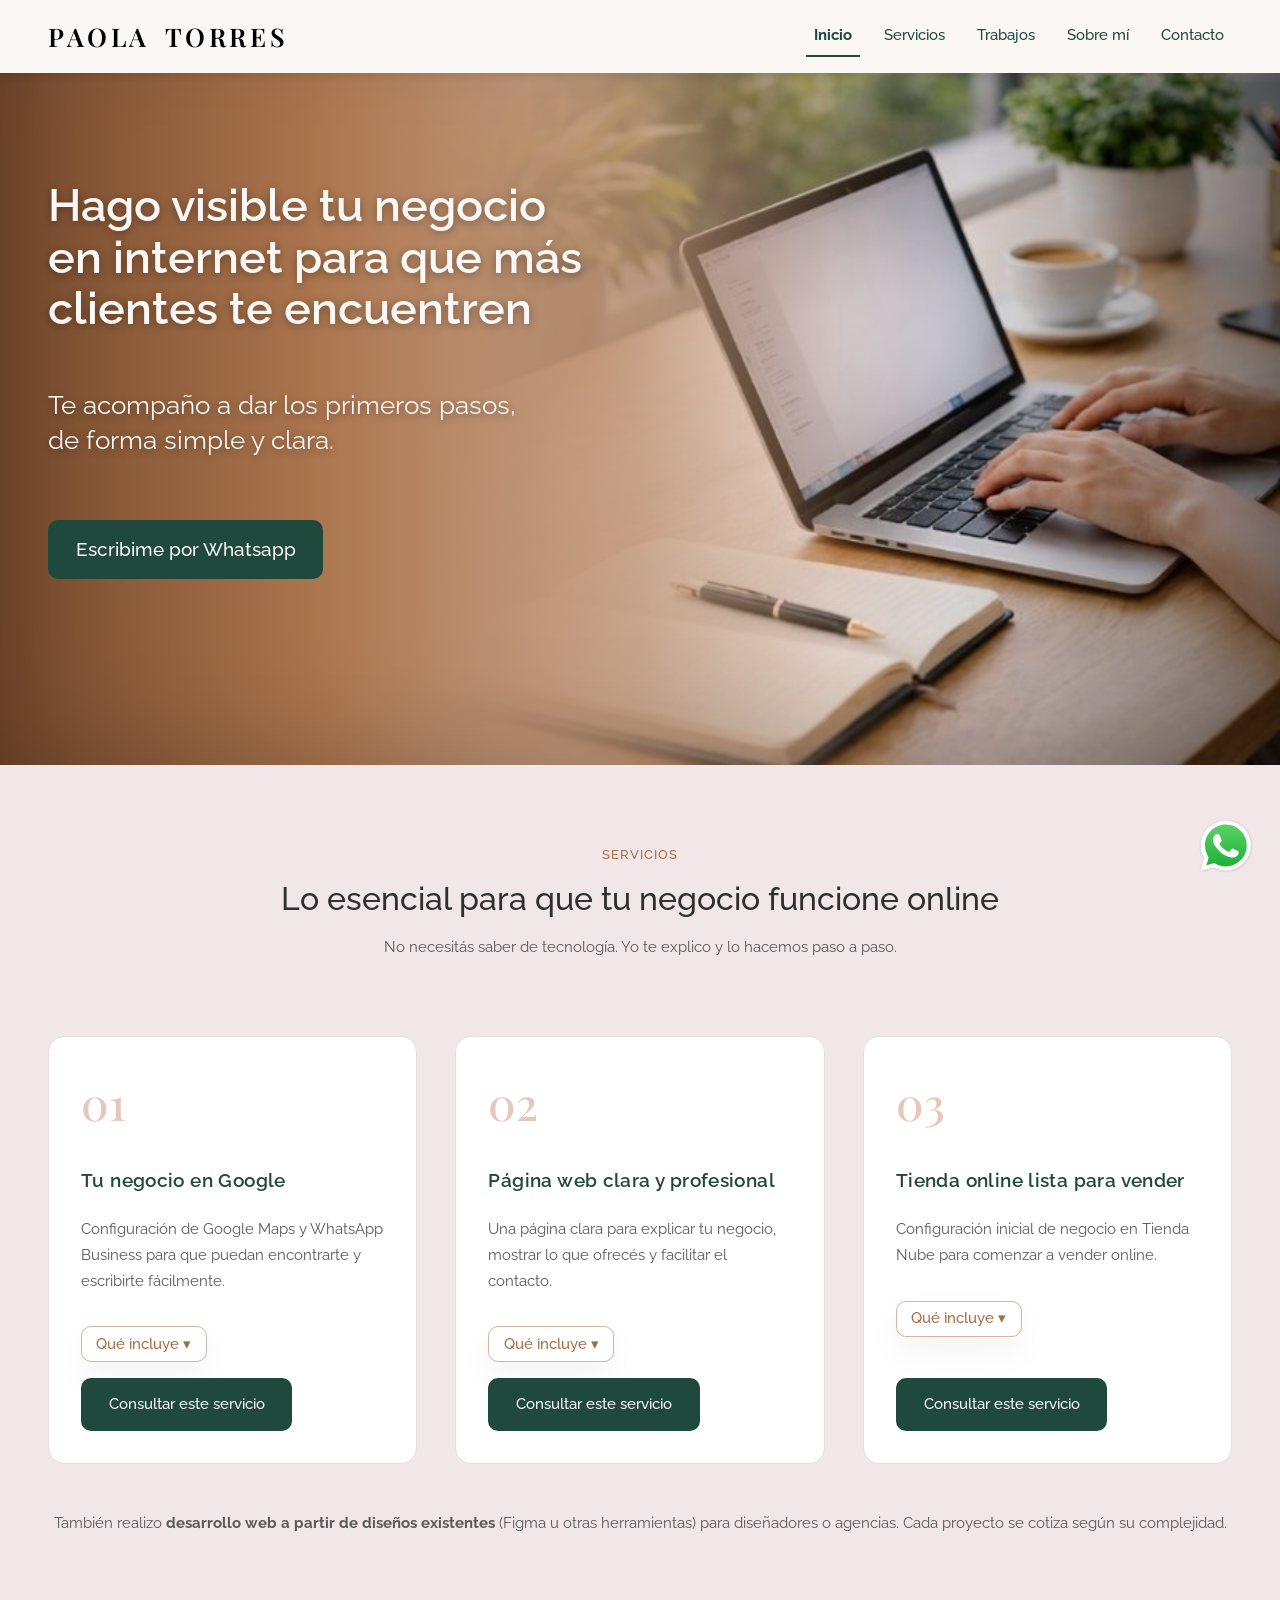
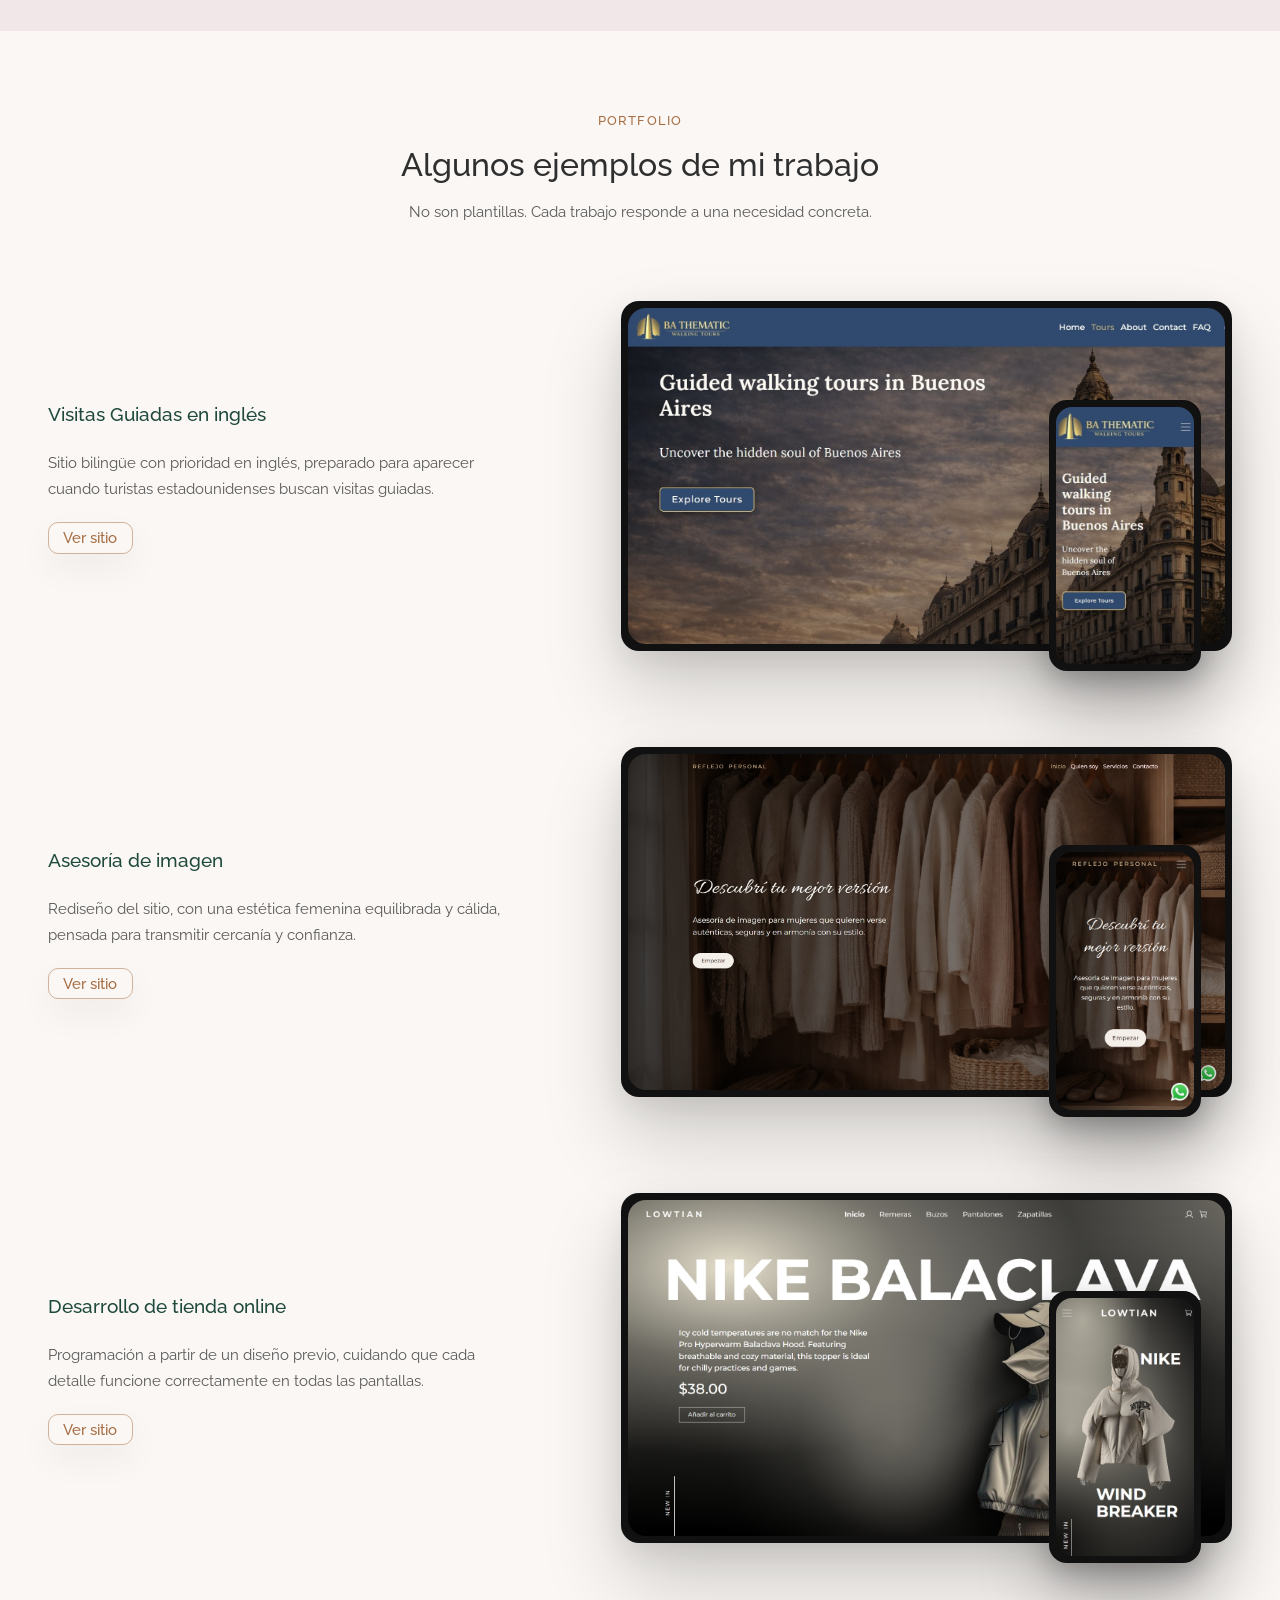
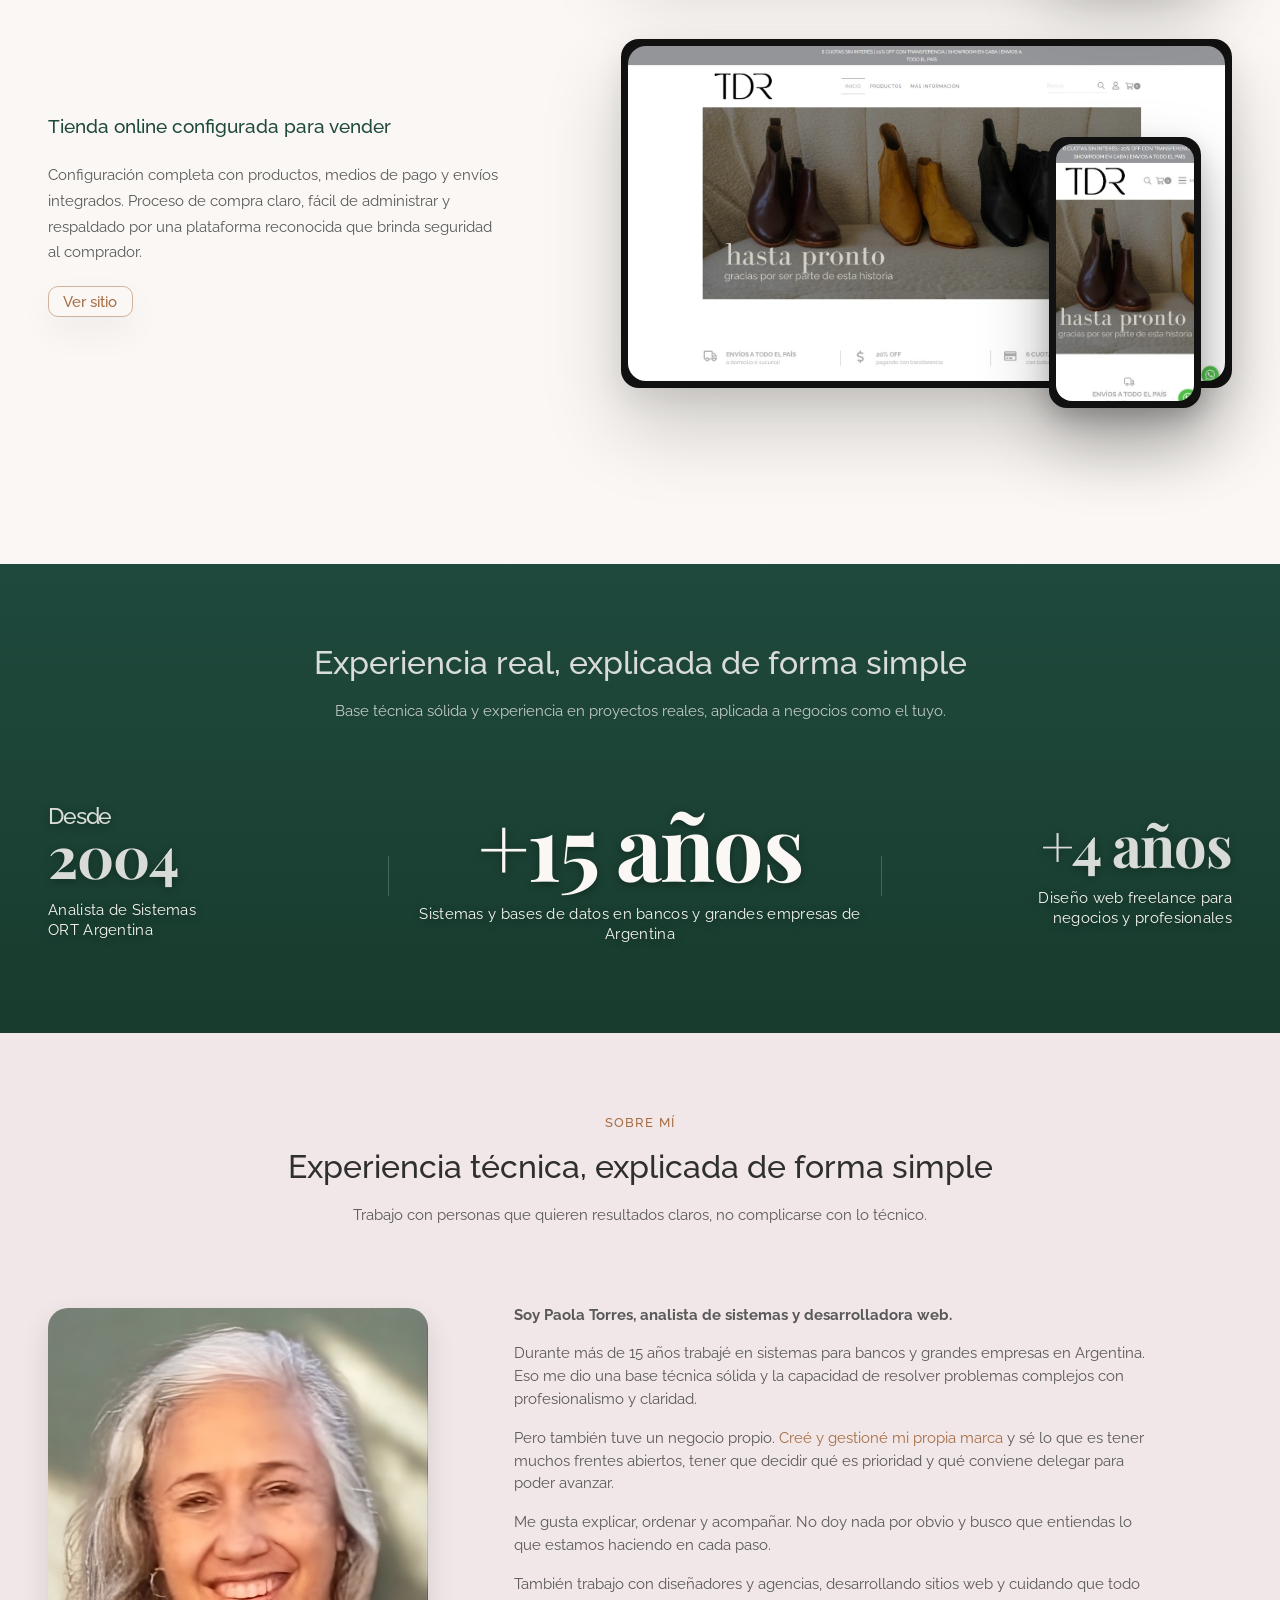
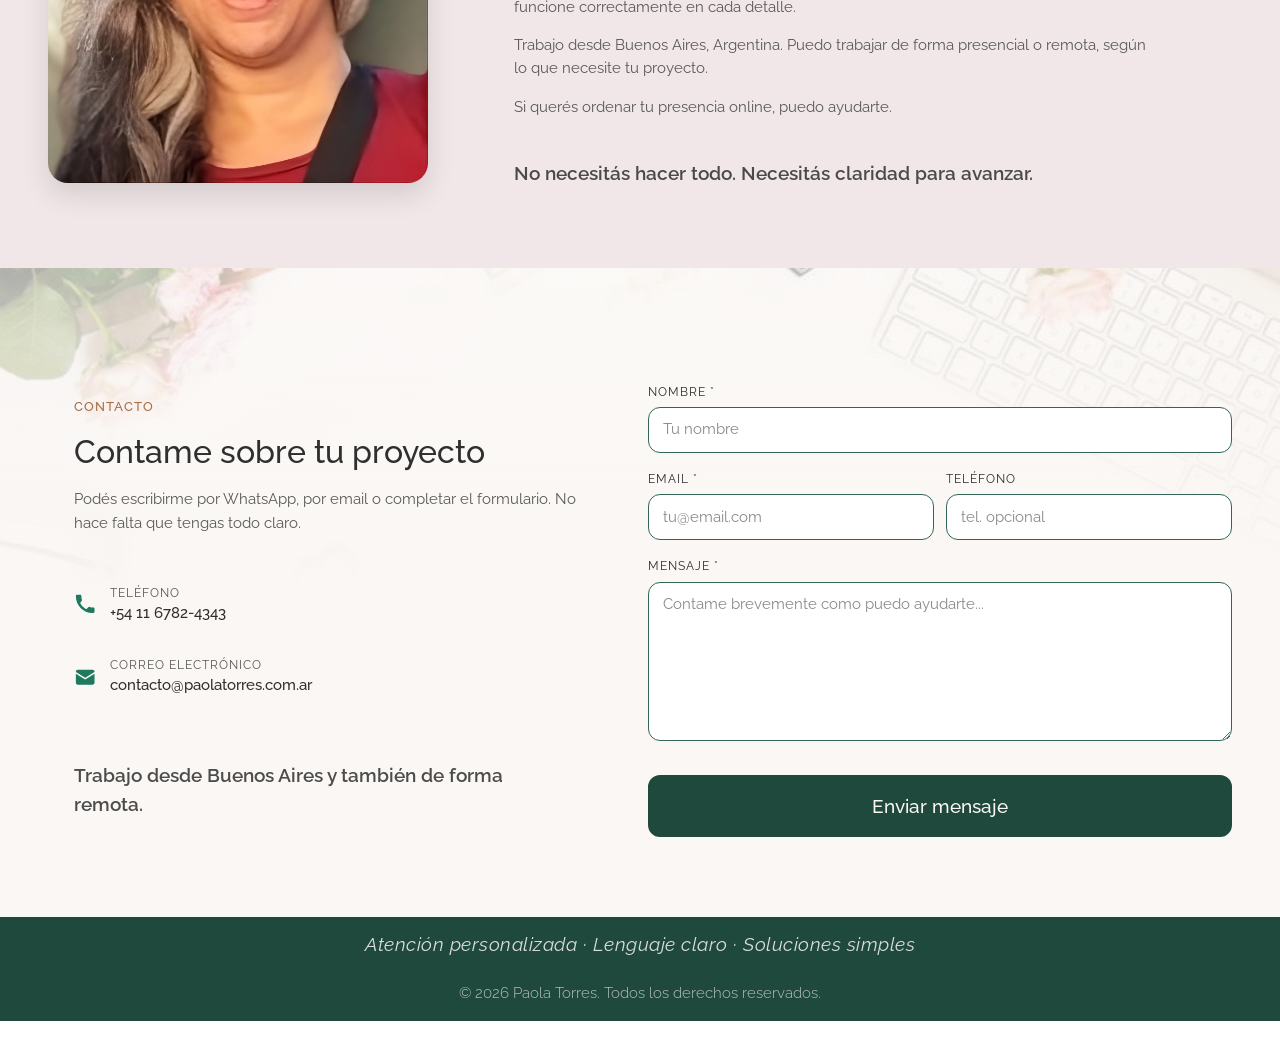
==== commit 000e8531: "correcion envio mail" ====
--- a/index.html
+++ b/index.html
@@ -737,9 +737,16 @@
                                     id="mensaje"
                                     name="mensaje"
                                     rows="6"
-                                    placeholder="Contame brevemente qué necesitás..."
+                                    placeholder="Contame brevemente como puedo ayudarte..."
                                     required></textarea>                                    
                             </div>
+
+                            <!-- campos ocultos -->
+                            <input type="hidden" name="_subject" value="Nuevo mensaje desde tu web">
+                            <input type="hidden" name="_template" value="table">
+                            <input type="hidden" name="_captcha" value="false">                            
+                            <input type="hidden" name="_next" value="https://paolatorres.com.ar/#thanks">                            
+                            <input type="text" name="_honey" style="display:none">                            
 
                             <button class="btn--primary">Enviar mensaje</button>
 
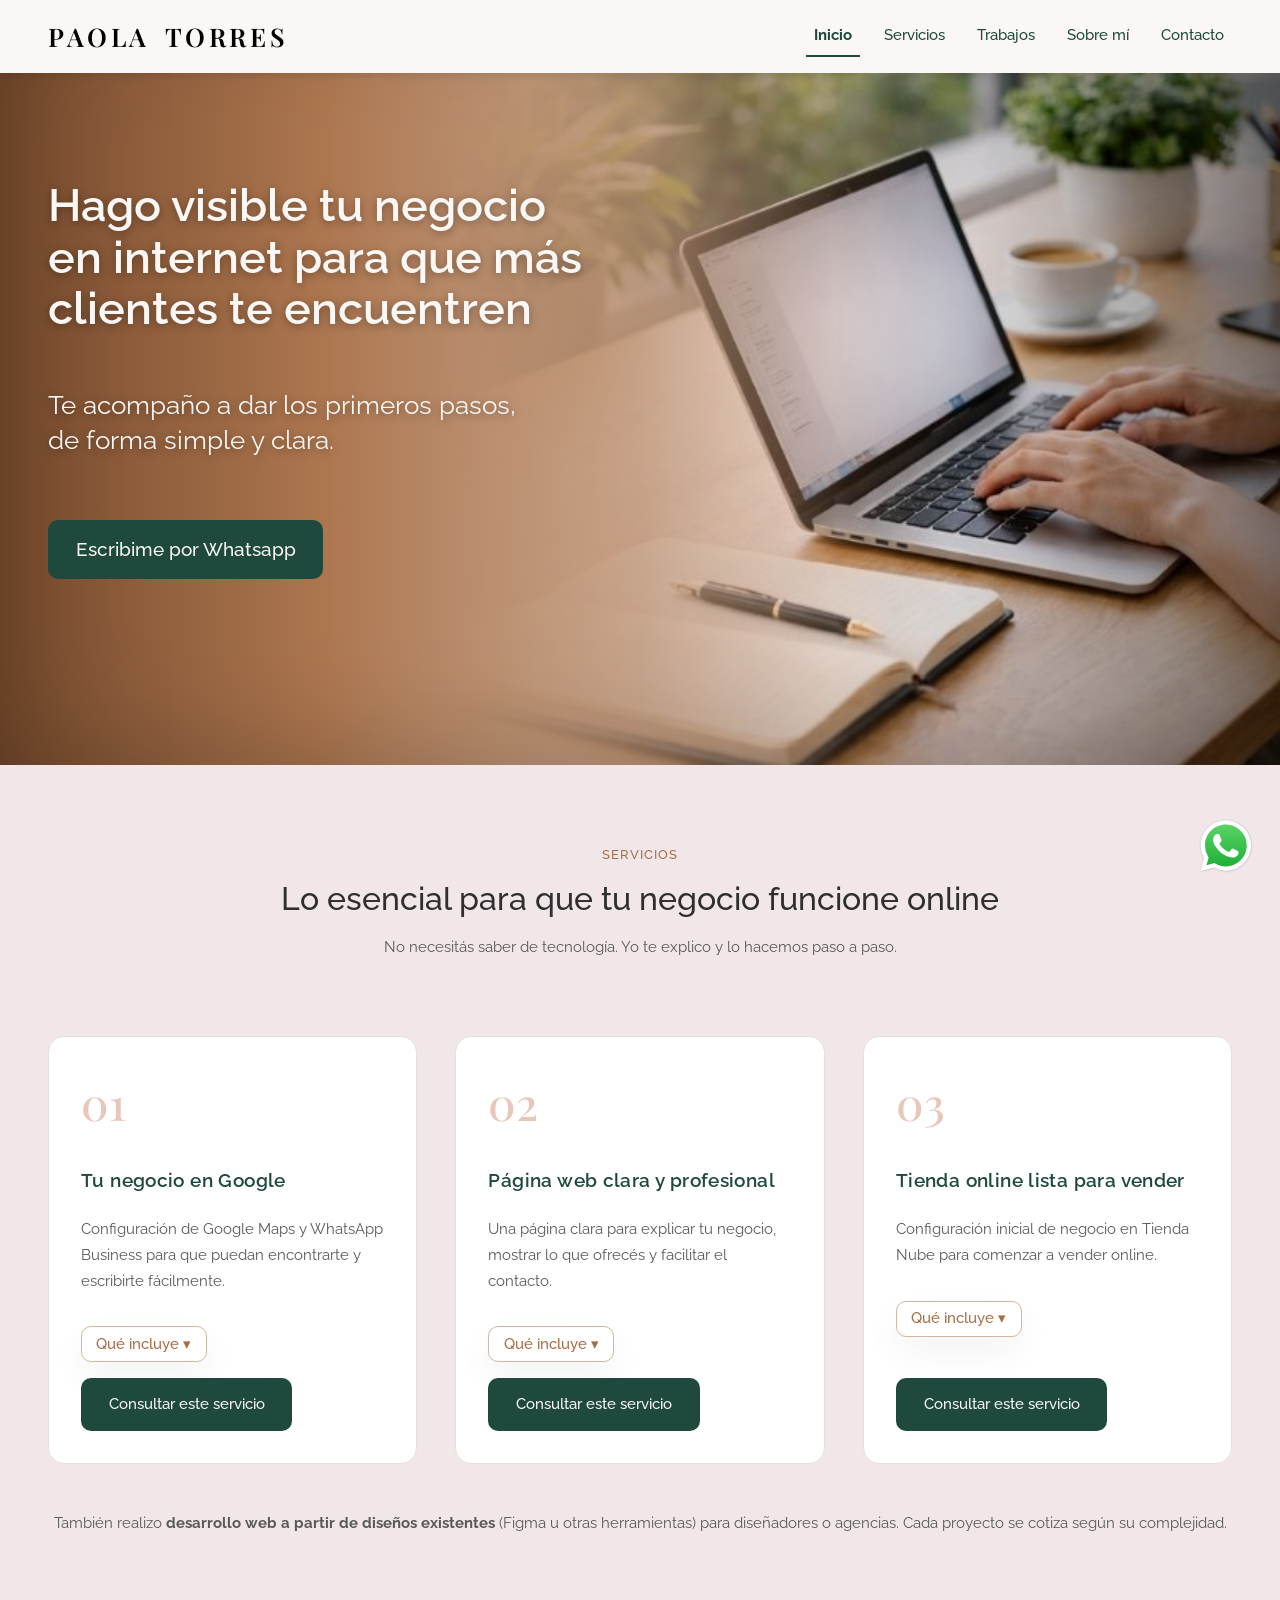
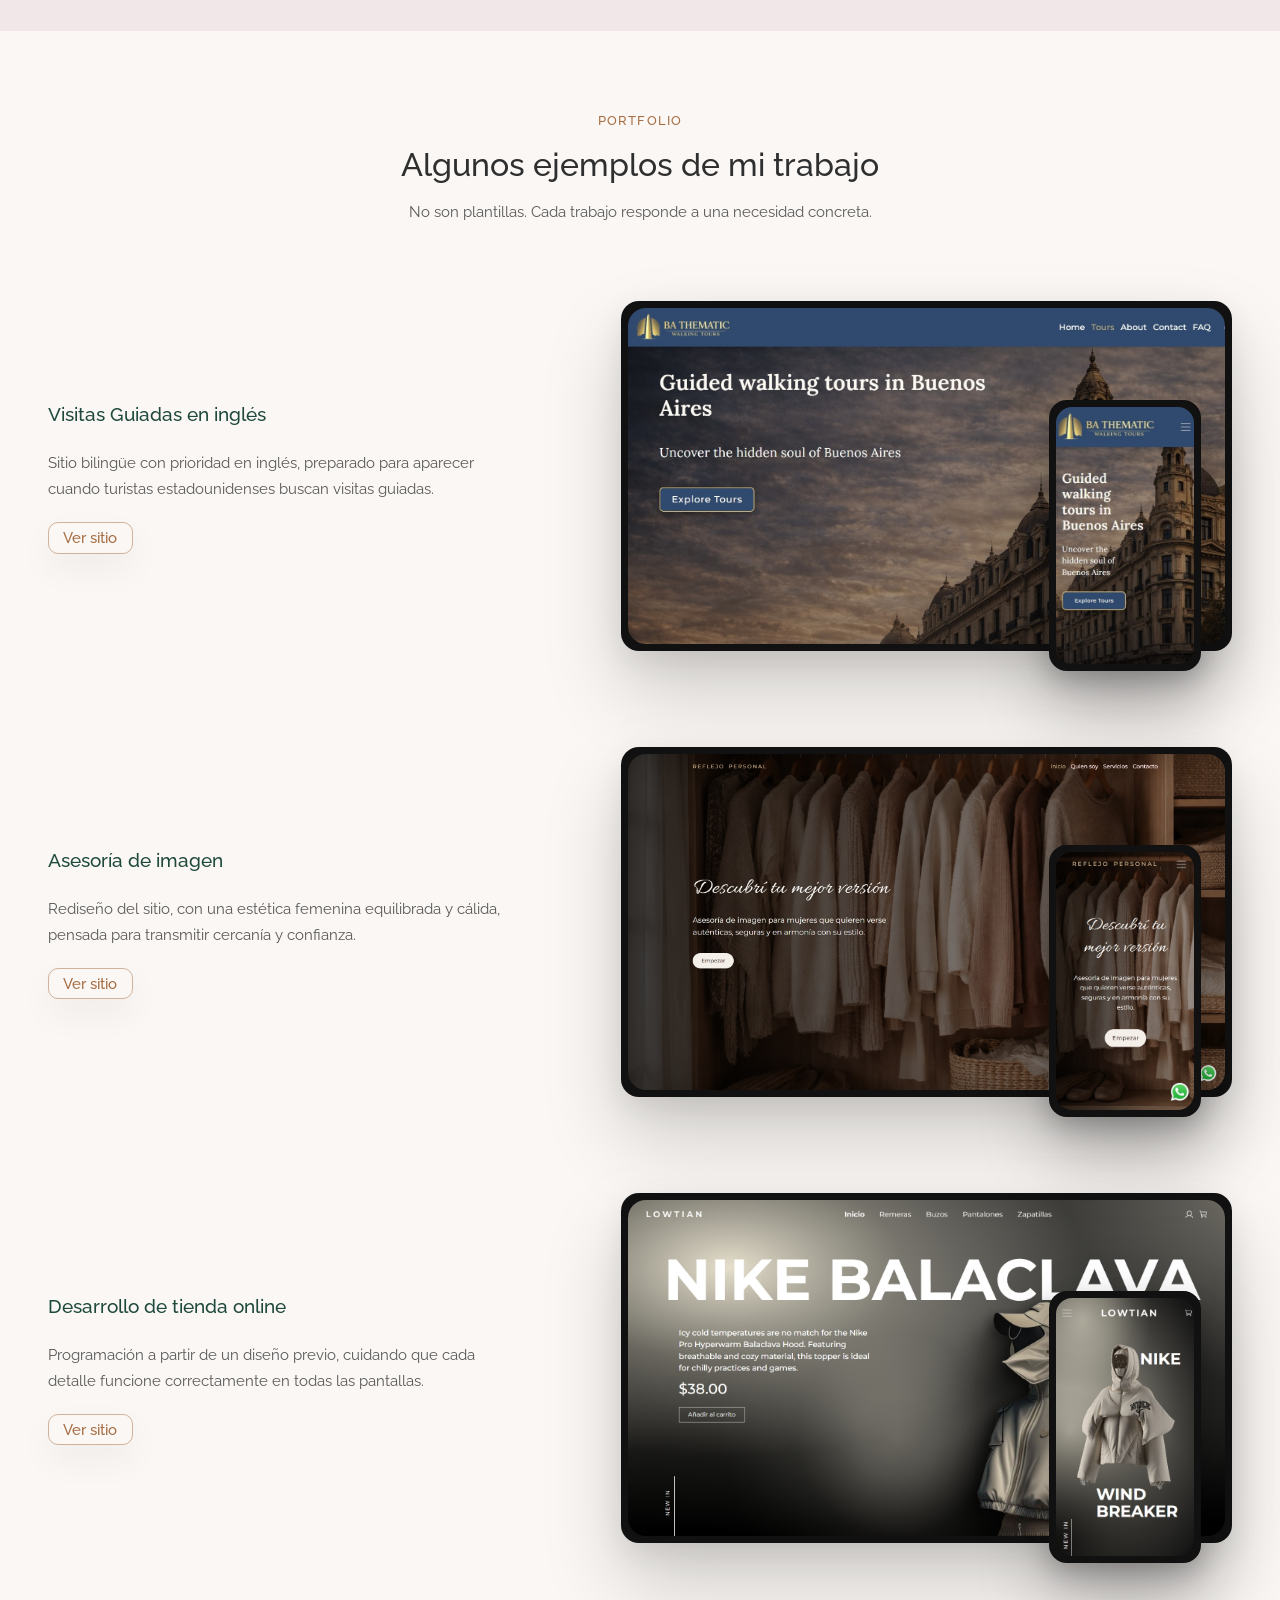
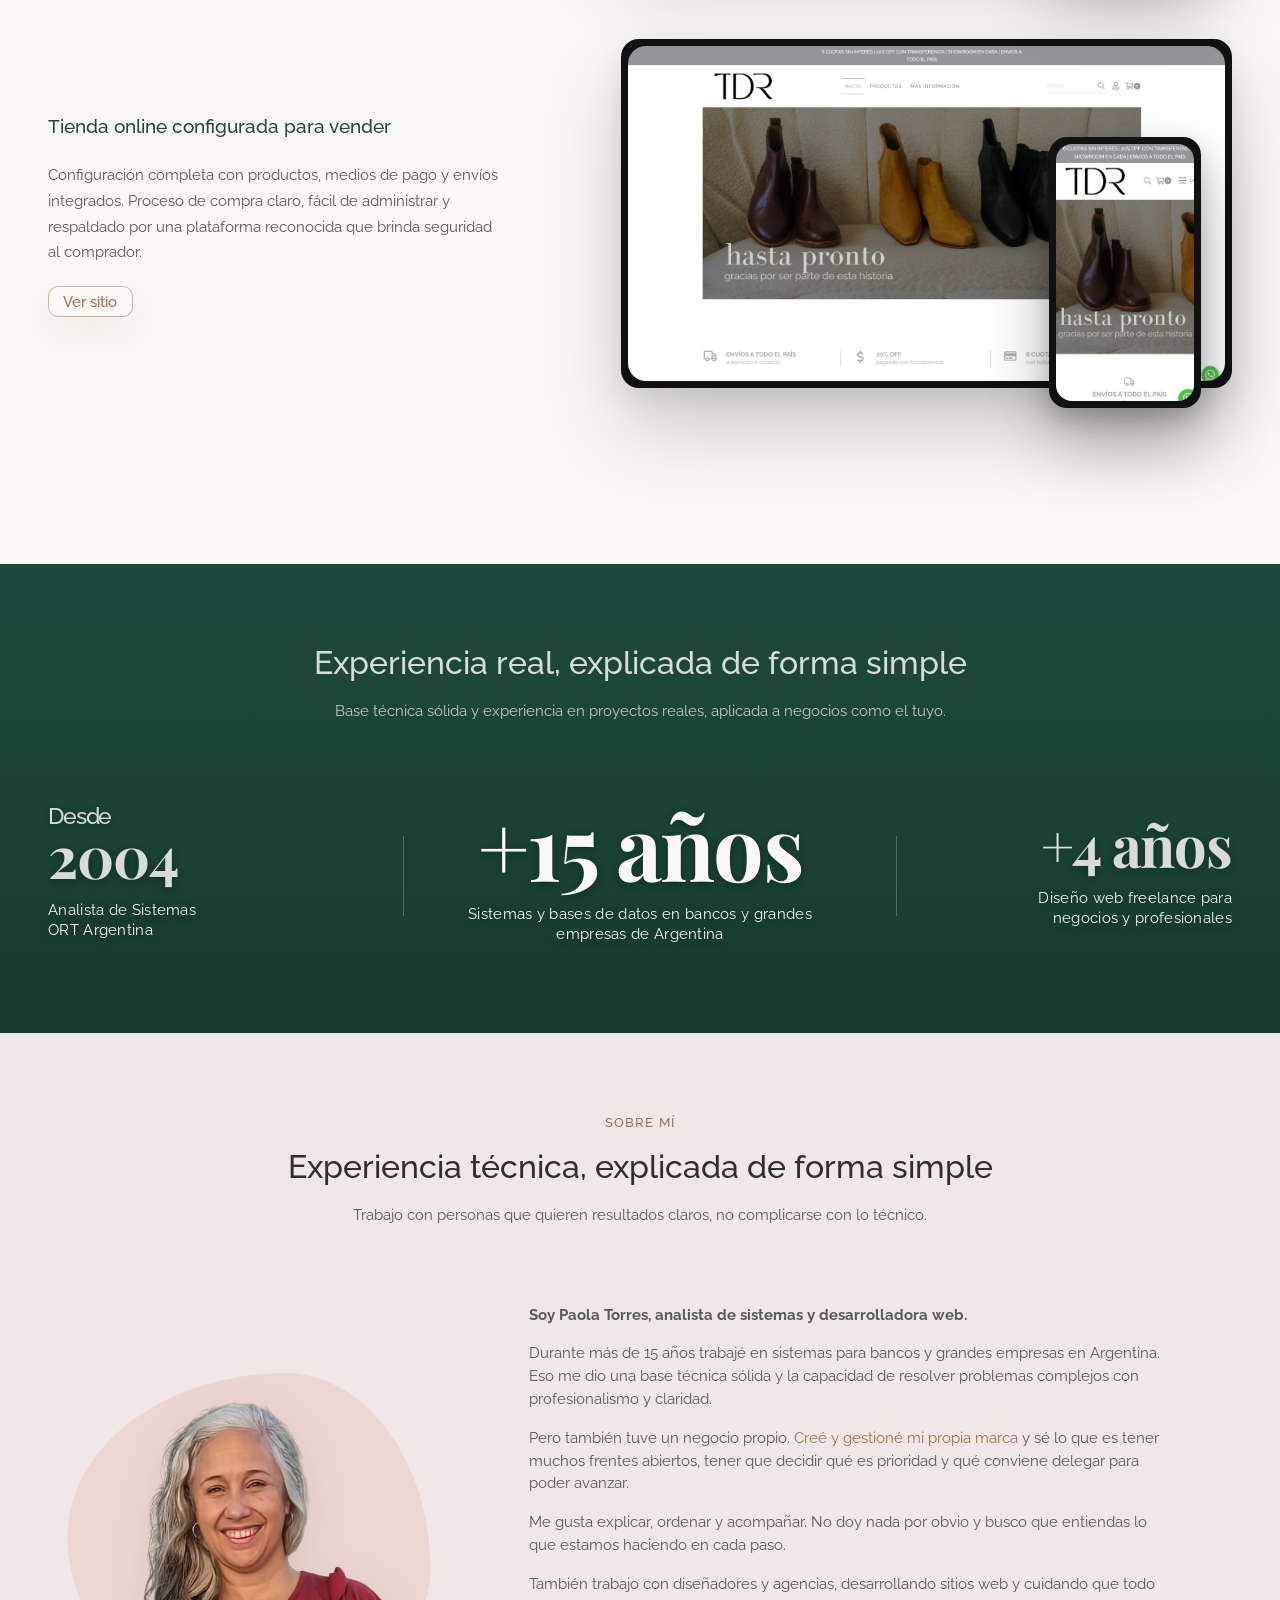
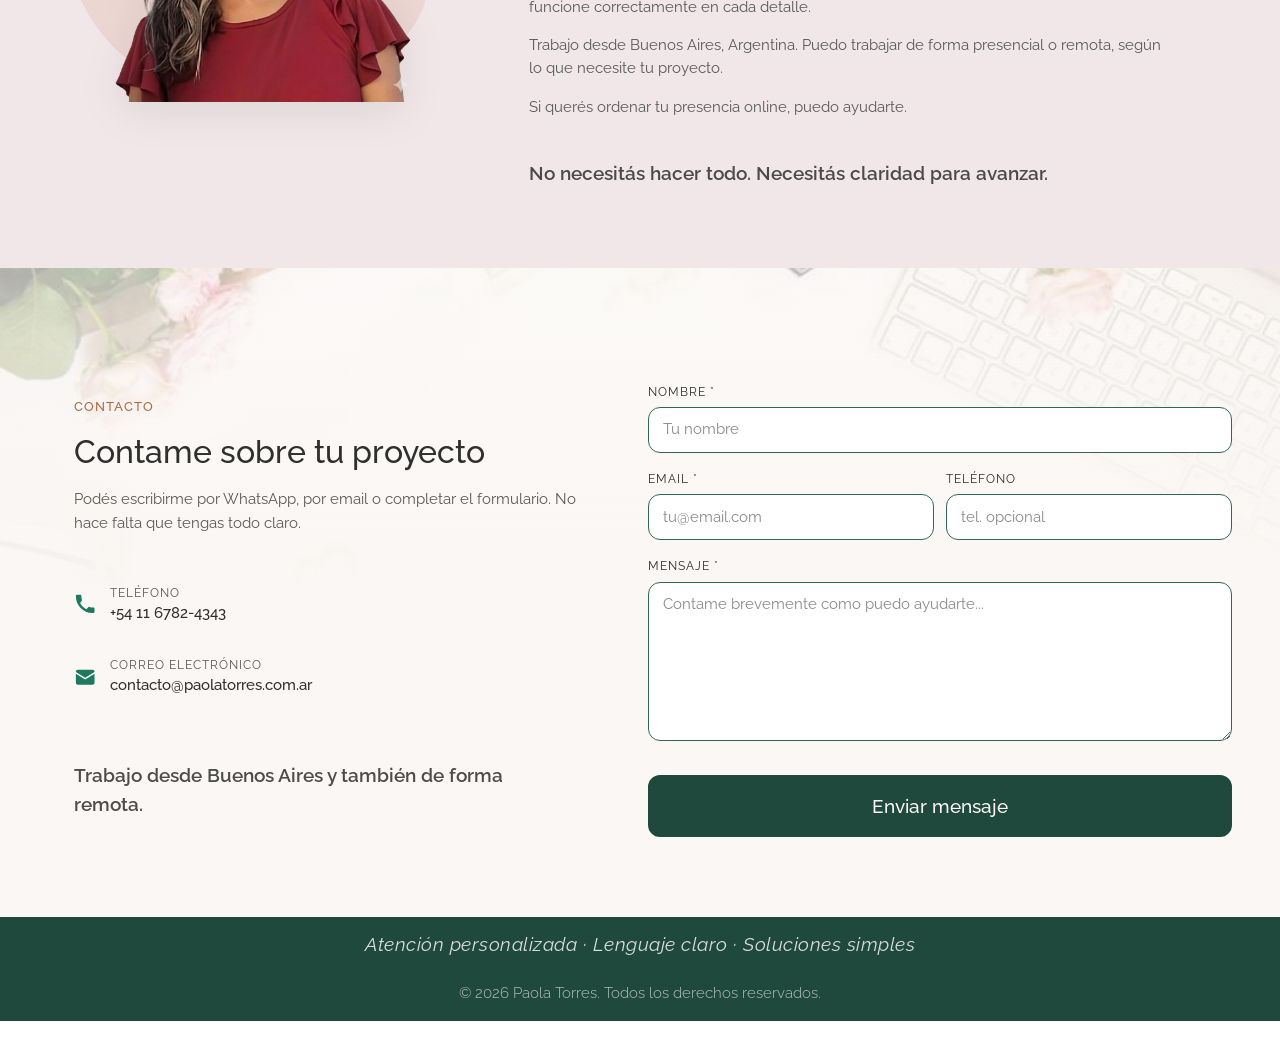
==== commit 1fad36b2: "linea divisoria #thanks, foto de contac con mancha y mejora lineas separacion stats" ====
--- a/index.html
+++ b/index.html
@@ -595,9 +595,14 @@
 
                 <div class="about__grid">
 
-                    <div class="about__image">
-                        <img src="./img/paola.jpg" alt="Paola Torres desarrolladora web">
-                    </div>
+                    <!-- <div class="about__img">
+                        <img src="./img/paola.png" alt="Paola Torres desarrolladora web">
+                    </div> -->
+
+                    <div class="about__img-wrapper">
+                        <div class="blob"></div>                        
+                        <img src="./img/paola-sinfondo.png" alt="Paola Torres" class="about__img">
+                    </div>                    
 
                     <div class="about__content">
                         <p class="about__description"><strong>Soy Paola Torres, analista de sistemas y desarrolladora web.</strong></p>
@@ -764,6 +769,8 @@
         <section class="section section__thanks" id="thanks" >
             <div class="container__limit">
 
+                <hr class="divisor__line">
+
                 <div class="section__header">
                     <span class="section__eyebrow">Email enviado</span>
 
--- a/css/styles.css
+++ b/css/styles.css
@@ -540,32 +540,39 @@
   max-width: 1000px;
   margin: 0 auto;
   line-height: 1.6;
-    opacity: 0.75;
+  opacity: 0.75;
 }
 /* fin sistema titulos */
 
+/* primero a la izquierda */
 .stats__grid > div:nth-child(1) {
   text-align: left;
 }
 
+/* segundo centrado y con margin para darle aire a las lineas */
 .stats__grid > div:nth-child(2) {
   text-align: center;
-}
-
+  padding: 0 clamp(2.2rem, 3.5vw, 3.5rem);
+}
+
+/* tercero a la derecha */
 .stats__grid > div:nth-child(3) {
   text-align: right;
 }
 
+/* si es el segundo font grande */
 .stats__grid > div:nth-child(2) .stats__value {
   font-size: clamp(4.5rem, 7vw, 6rem);
 }
 
+/* si es el primero y tercero font mas chico */
 .stats__grid > div:nth-child(1) .stats__value,
 .stats__grid > div:nth-child(3) .stats__value {
   font-size: clamp(3rem, 4.5vw, 4rem);
   opacity: 0.85;
 }
 
+/* paraa posicionar las lineas divisorias */
 .stats__grid > div {
   position: relative;
 }
@@ -574,12 +581,12 @@
 .stats__grid > div:not(:last-child)::after {
   content: "";
   position: absolute;
-  right: -10px;
+  right: -25px;
   top: 50%;
-  transform: translateY(-50%);
-  width: 1px;
-  height: 40px;
-  background: rgba(255,255,255,0.2);
+  transform: translateY(-50%); /* ubicada al centro */
+  width: 1px;         /* ancho de la linea */
+  height: 80px;       /* largo de la linea */
+  background: rgba(255,255,255,0.25); /* opacidad de la linea */
 }
 
 .stats__value {
@@ -627,18 +634,44 @@
 .about__grid {
   display: grid;
   grid-template-columns: 0.8fr 1.3fr;
-  gap: 1.5rem;
+  gap: 3rem;
   align-items: center;
 }
 
-
-.about__image img {
+/* imagen sin fondo y con fondo manchado */
+.about__img-wrapper {
+  position: relative;
+  display: flex;
+  justify-content: center;
+
+  width: 70%;
+  height: auto;
+  left: 50%;
+  transform: translateX(-50%);
+}
+
+.about__img {
+  position: relative;
   width: 100%;
-  max-width: 380px;
-  border-radius: 20px;
-  box-shadow: var(--shadow-medium);
-}
-
+  height: auto;
+  z-index: 2;
+  filter: drop-shadow(0 10px 20px rgba(0,0,0,0.08));
+}
+
+.blob {
+    position: absolute;
+    top: -5%;
+    left: -15%;
+    width: 120%;
+    height: 105%;
+    background: var(--color-accent-soft);
+    opacity: 0.25;
+    border-radius: 60% 40% 50% 50% / 50% 60% 40% 50%;
+    z-index: 1;
+}
+
+
+/* columna derecha de texto */
 .about__content {
   text-align: left;
   max-width: 90%;
@@ -830,8 +863,15 @@
 /* gracias, solo se muestra cuando un cliente envia un mail ***********/
 .section__thanks {
   background-color: var(--color-background-main);
-  
   display: none;
+}
+
+.divisor__line {
+  max-width: 600px;
+  border: none;
+  border-top: 2px solid var(--color-accent-soft);
+  margin: 1.5rem auto;
+  padding-top: 3rem;
 }
 
 #thanks:target {
@@ -1099,21 +1139,19 @@
     gap: 1.5rem;
   }
 
-  .about__image {
-    justify-content: flex-start;
-  }
-
-  /* imagen centrada */
-  .about__image img {
-    max-width: 500px;
-    margin: 0 auto;    
+  .about__img-wrapper {
+  }
+
+  /* acomodo mancha*/
+  .blob {
+    left: 50%;
+    transform: translateX(-50%);
   }
 
   /* texto ocupa todo el ancho */
   .about__content {
     max-width: 100%;
-  }
-
+  } 
 
   /* contact MEDIAQUERY ----- */  
 
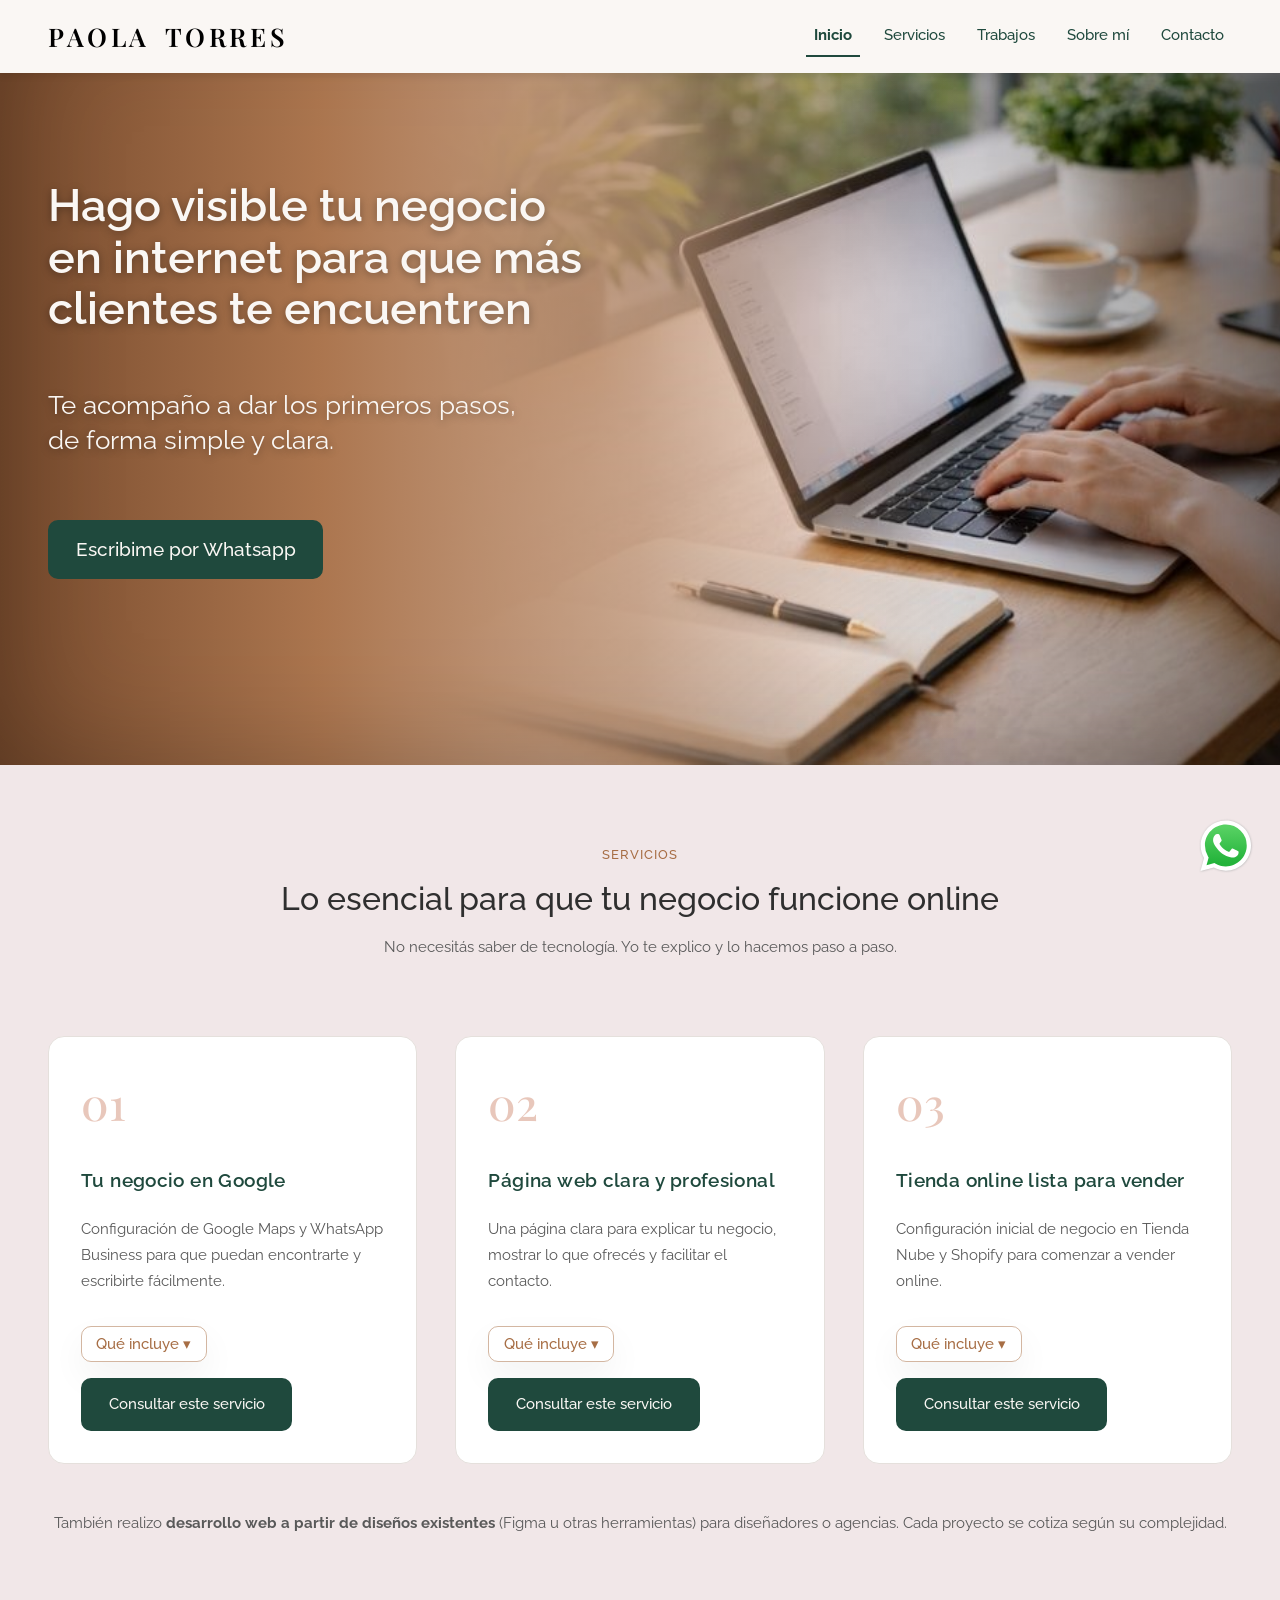
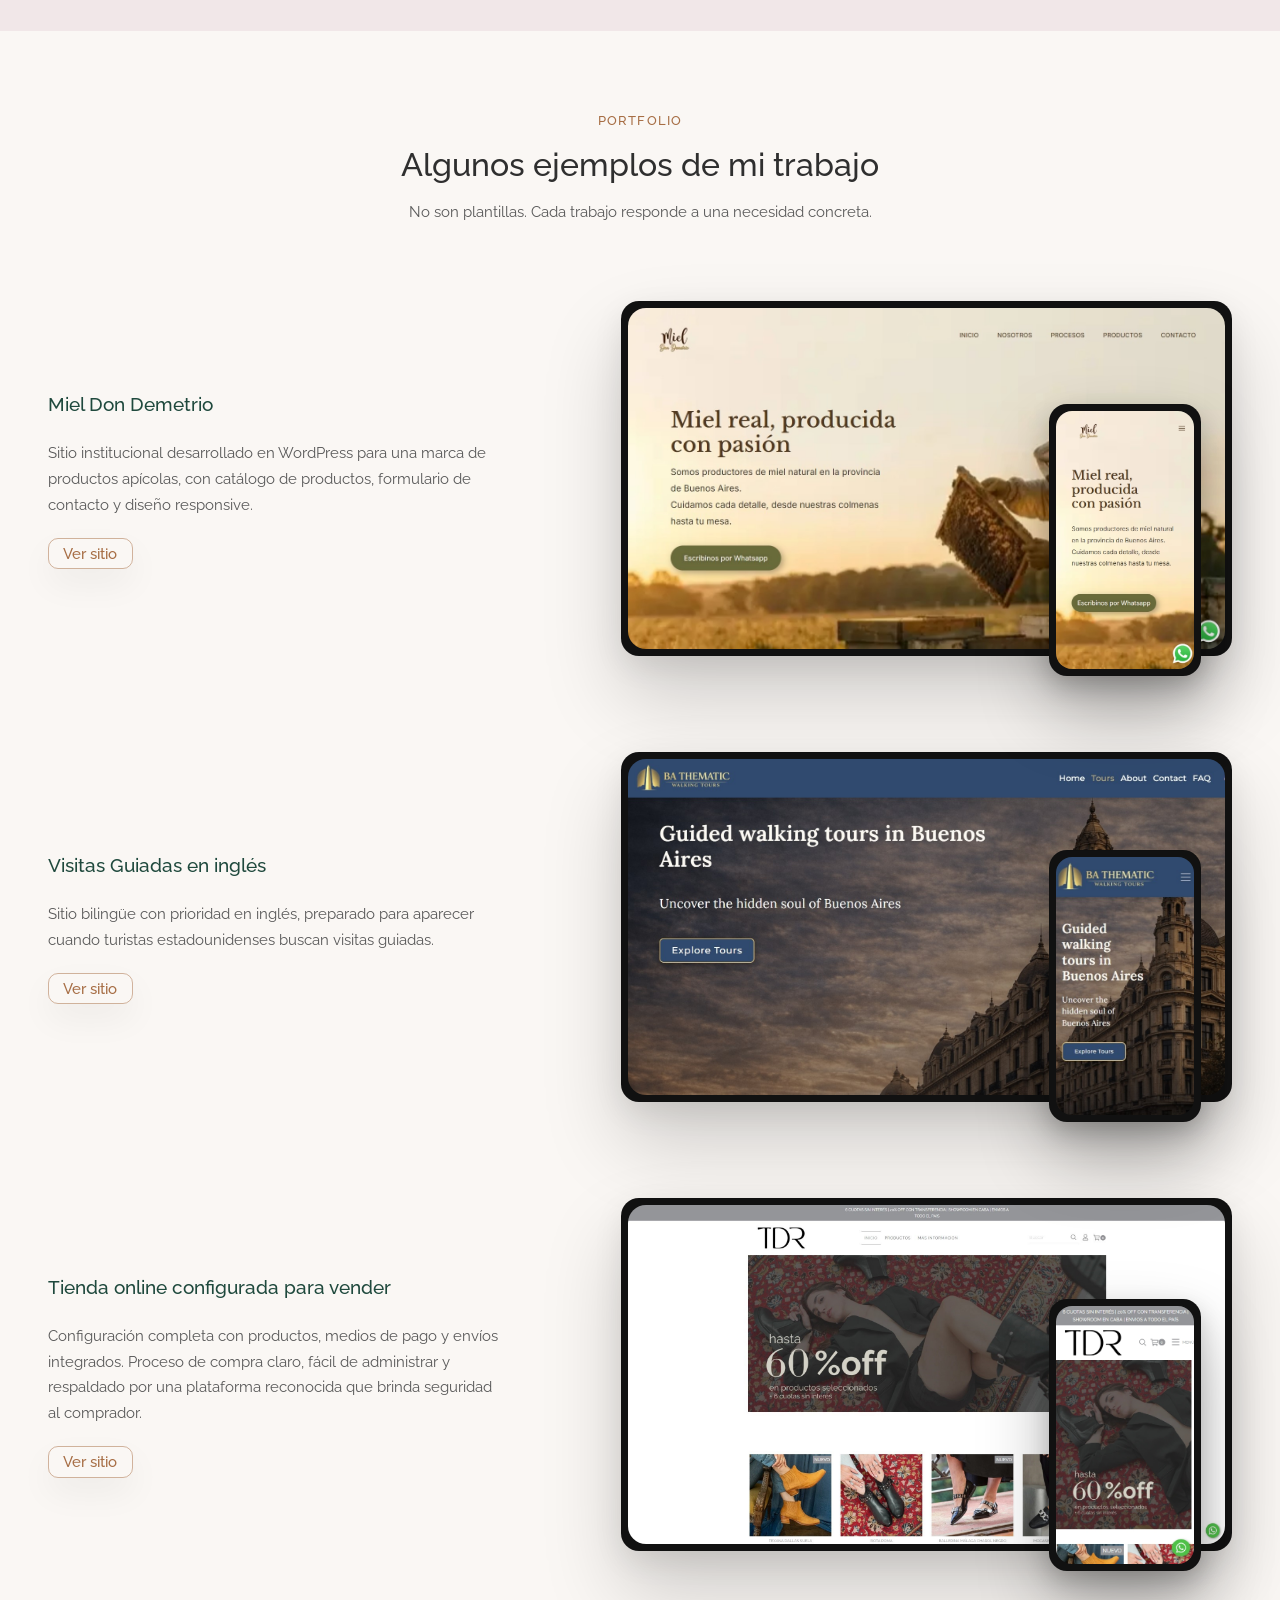
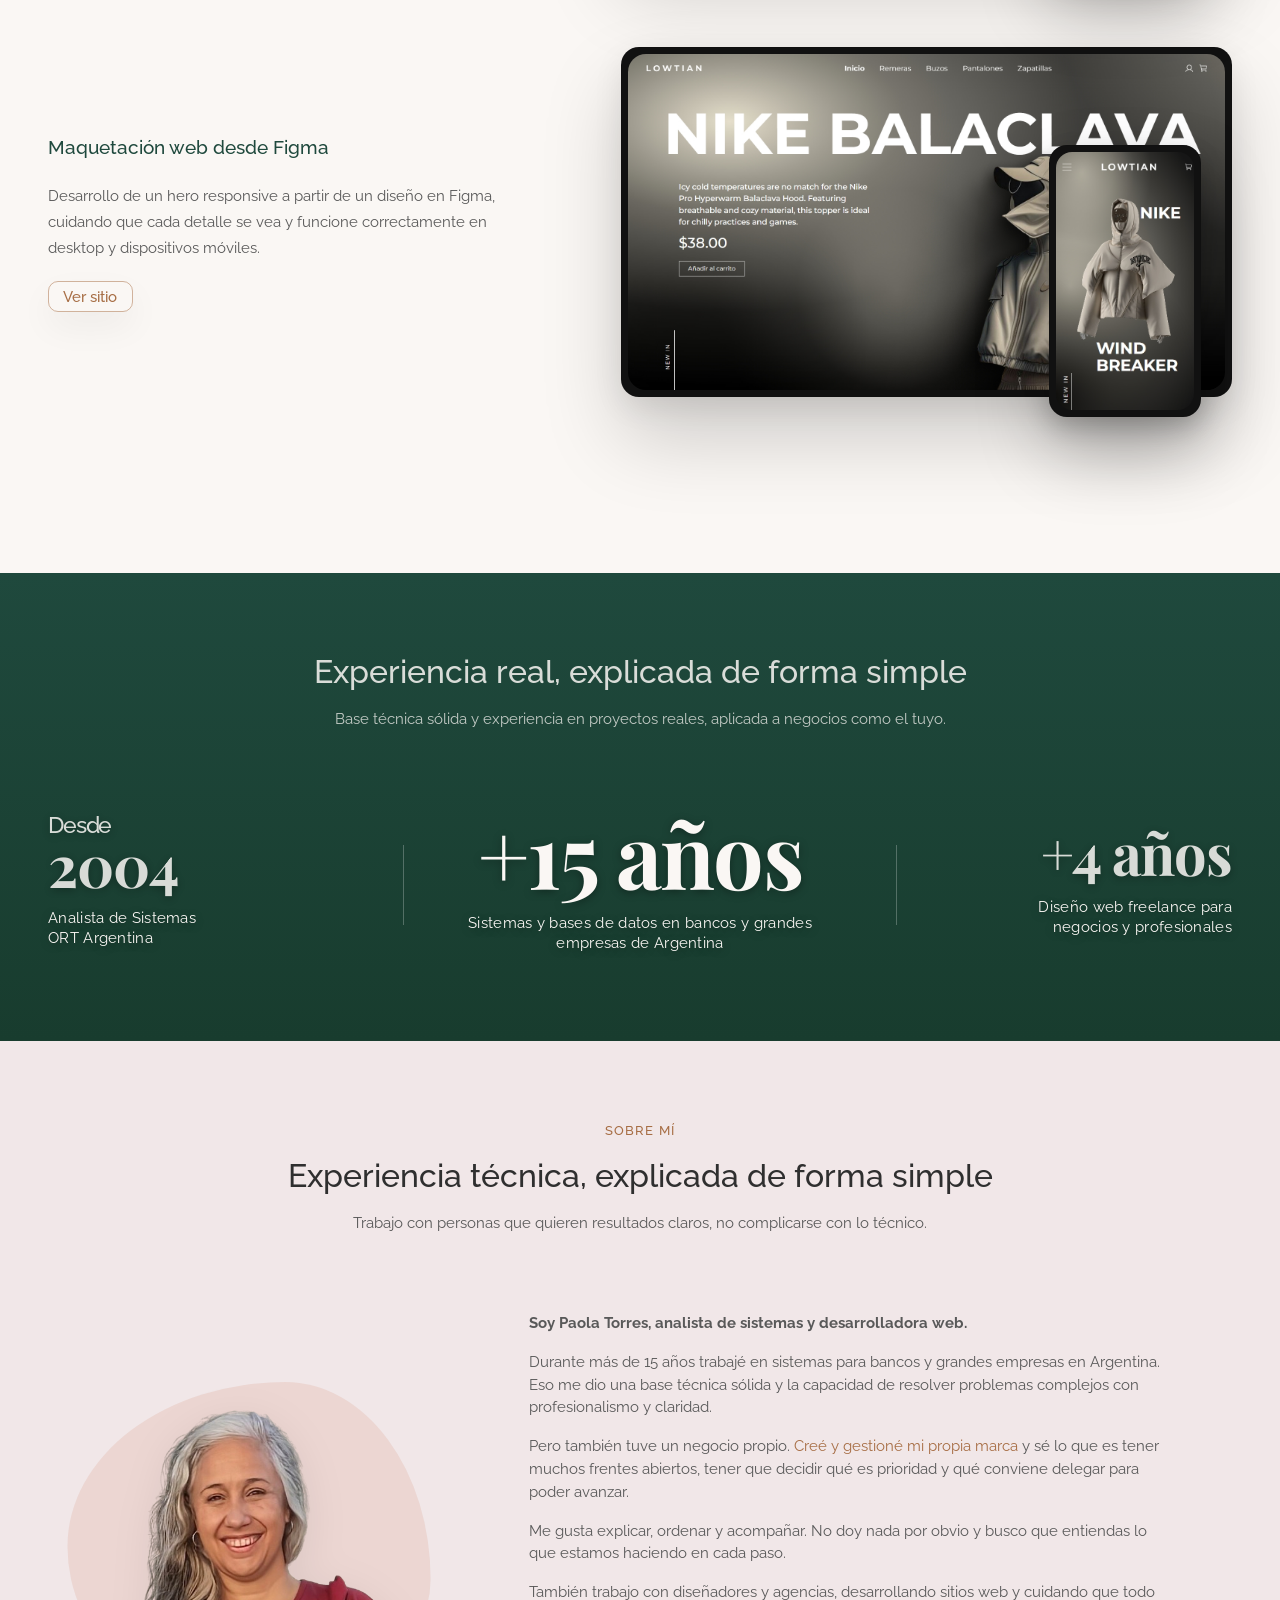
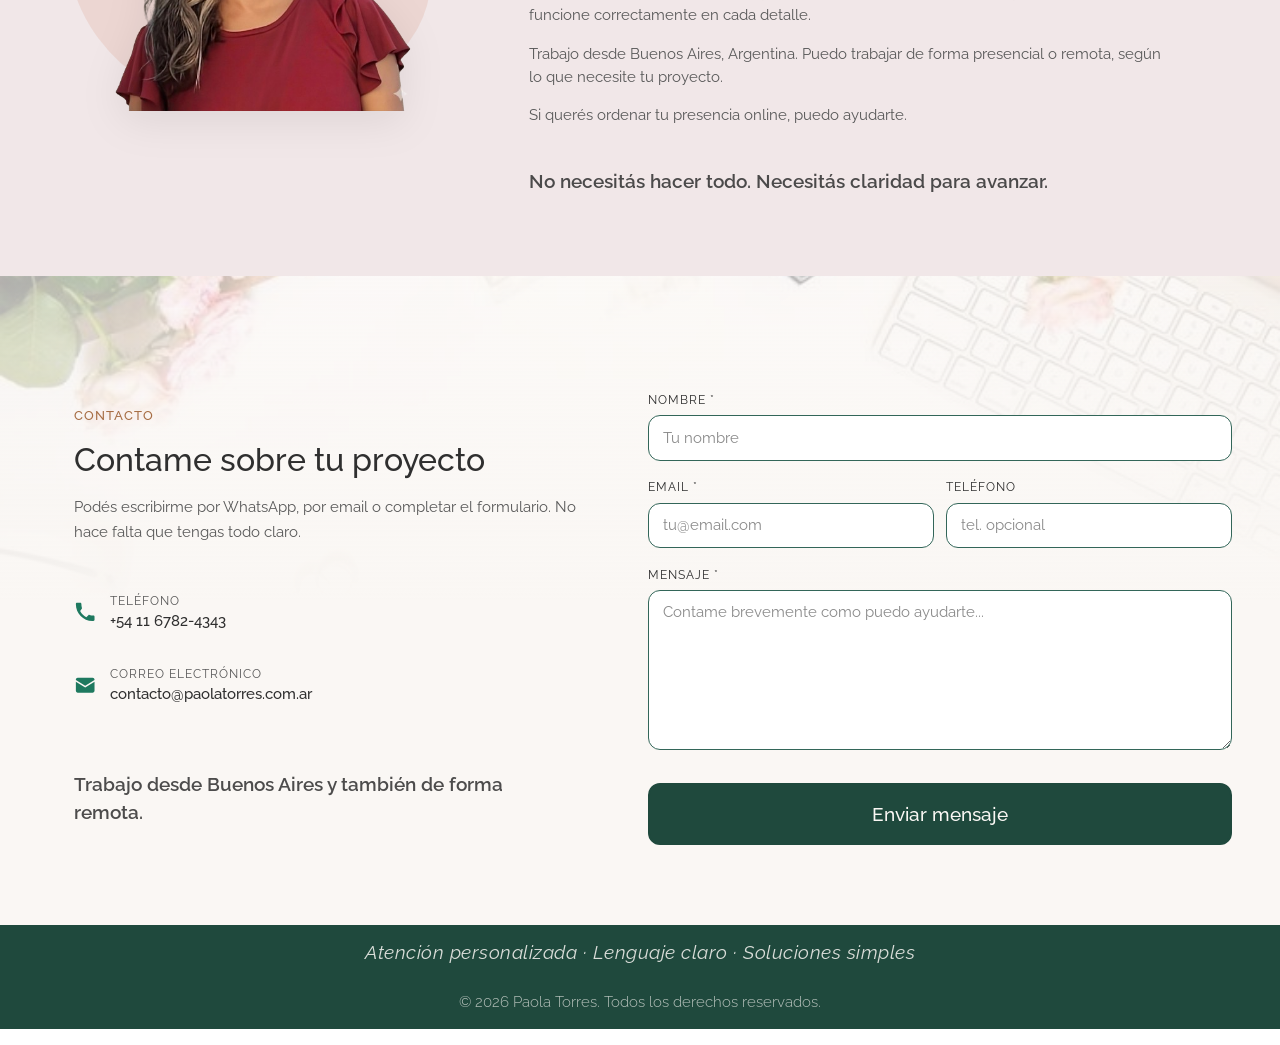
==== commit 89648fd5: "agregado Shopify en texto y Wordpress en texto y web Miel Don Demetrio" ====
--- a/index.html
+++ b/index.html
@@ -6,7 +6,8 @@
 
     <title>Paola Torres | Desarrollo web y presencia online para negocios</title>
 
-    <meta name="description" content="Desarrollo web y presencia online para negocios. Google Maps, WhatsApp Business, páginas web claras, tiendas online y maquetación web a partir de diseño.">
+    <meta name="description" content="Desarrollo web para emprendedores y negocios. Configuración de Google Maps y WhatsApp Business, páginas web en HTML y WordPress, tiendas online en Tienda Nube y Shopify, y maquetación web a partir de diseños en Figma.">
+
 
     <meta name="author" content="Paola Torres">
     <meta name="robots" content="index, follow">
@@ -22,6 +23,7 @@
     <!-- Open graph para compartir en redes -->
     <meta property="og:title" content="Paola Torres | Desarrollo web y presencia online para negocios y profesionales">
     <meta property="og:description" content="Ayudo a que tu negocio sea visible en internet con Google Maps, WhatsApp Business, páginas web claras y tiendas online listas para vender.">
+
     <meta property="og:type" content="website">
     <meta property="og:url" content="https://paolatorres.com.ar/">
     <meta property="og:image" content="https://paolatorres.com.ar/img/og-paola-torres-desarrollo-web-presencia-online.jpg">    
@@ -63,7 +65,7 @@
     "@type": "ProfessionalService",
     "name": "Paola Torres",
     "url": "https://paolatorres.com.ar",
-    "description": "Desarrollo web y presencia online para negocios. Google Maps, WhatsApp Business, páginas web claras y tiendas online.",
+    "description": "Desarrollo web y presencia online para negocios. Google Maps, WhatsApp Business, páginas web claras en HTML y WordPress, y tiendas online Tienda Nube y Shopify.",
     "areaServed": {
     "@type": "Country",
     "name": "Argentina"
@@ -81,8 +83,11 @@
     "Google Maps para negocios",
     "WhatsApp Business",
     "Desarrollo web",
+    "HTML y CSS",
+    "WordPress",
     "Tiendas online",
     "Tienda Nube",
+    "Shopify",
     "Maquetación web"
     ],
     "makesOffer": [
@@ -104,7 +109,7 @@
         "@type": "Offer",
         "itemOffered": {
         "@type": "Service",
-        "name": "Configuración de tienda online"
+        "name": "Desarrollo web y tiendas online en Tienda Nube y Shopify"
         }
     }
     ]
@@ -335,10 +340,10 @@
                             </h3>
 
                             <p class="service__description">
-                            Configuración inicial de negocio en Tienda Nube
+                            Configuración inicial de negocio en Tienda Nube y Shopify
                             para comenzar a vender online.
                             </p>
-        
+
                             <button 
                             class="btn--secondary"
                             data-bs-toggle="collapse"
@@ -409,13 +414,12 @@
 
             <!-- texto oculto para SEO -->
             <p class="visually-hidden">
-            Servicios de desarrollo web para negocios y profesionales.
-            Configuración de Google Maps, WhatsApp Business, páginas web claras,
-            y tiendas online listas para vender en Argentina.
-            Maquetación desde Figma.
-            diseño web Argentina y para toda latinoamerica.
-            creación de páginas web.
-            desarrollo web para negocios.
+            Servicios de desarrollo web para emprendedores, profesionales y negocios.
+            Configuración de Google Maps y WhatsApp Business.
+            Desarrollo de páginas web en HTML y WordPress.
+            Tiendas online en Tienda Nube y Shopify.
+            Maquetación web a partir de diseños en Figma para agencias y diseñadores.
+            Desarrollo web en Argentina y trabajo remoto para Latinoamérica.
             </p>            
         </section>
 
@@ -439,6 +443,28 @@
 
                 
                 <!-- trabajo 1 -->
+                <div class="examples__item">
+
+                    <div>
+                        <h3 class="examples__heading">Miel Don Demetrio</h3>
+                        <p class="examples__description">Sitio institucional desarrollado en WordPress para una marca de productos apícolas, con catálogo de productos, formulario de contacto y diseño responsive.</p>
+                        <a href="https://mieldondemetrio.com.ar/" target="_blank" class="btn--secondary">Ver sitio</a>
+                    </div>
+
+
+                    <a class="examples__mockups" href="https://mieldondemetrio.com.ar/" target="_blank">
+                        <div class="mockup mockup--desktop">
+                            <img src="./img/exampleMieldondemetrio-MonitorNotebook.jpeg" loading="lazy" alt="Sitio institucional en WordPress para Miel Don Demetrio">
+                        </div>
+
+                        <div class="mockup mockup--mobile">
+                            <img src="./img/exampleMieldondemetrio-mobileiPhoneSE.jpeg" loading="lazy" alt="Versión móvil del sitio web">
+                        </div>                            
+                    </a>
+
+                </div>
+
+                <!-- trabajo 2 -->
                 <div class="examples__item">
 
                     <div>
@@ -459,64 +485,19 @@
                     </a>
 
                 </div>
-
-                <!-- trabajo 2 -->
-                <div class="examples__item">
-
-                    <div>
-                        <h3 class="examples__heading">Asesoría de imagen</h3>
-                        <p class="examples__description">Rediseño del sitio, con una estética femenina equilibrada y cálida, pensada para transmitir cercanía y confianza.</p>
-                        <a href="https://paolatorresmontangie.github.io/Unamujerreal/" target="_blank" class="btn--secondary">Ver sitio</a>
-                    </div>
-
-
-                    <a class="examples__mockups" href="https://paolatorresmontangie.github.io/Unamujerreal/" target="_blank">
-
-                        <div class="mockup mockup--desktop">
-                            <img src="./img/exampleAsesoriaImagen-desktop.jpeg" loading="lazy" alt="Sitio web para asesoría de imagen con diseño femenino y elegante">
-                        </div>
-
-                        <div class="mockup mockup--mobile">
-                            <img src="./img/exampleAsesoriaImagen-mobile.jpeg" loading="lazy" alt="Versión móvil del sitio web">
-                        </div>
-                    </a>
-
-                </div>
-
+                               
 
                 <!-- trabajo 3 -->
-                <div class="examples__item">
-
-                    <div>
-                        <h3 class="examples__heading">Desarrollo de tienda online</h3>
-                        <p class="examples__description">Programación a partir de un diseño previo, cuidando que cada detalle funcione correctamente en todas las pantallas.</p>
-                        <a href="https://paolatorresmontangie.github.io/Lowtian/" target="_blank" class="btn--secondary">Ver sitio</a>
-                    </div>
-
-                    <a class="examples__mockups" href="https://paolatorresmontangie.github.io/Lowtian/" target="_blank">
-                        
-                        <div class="mockup mockup--desktop">
-                            <img src="./img/exampleLowtian-desktop.jpeg" loading="lazy" alt="Maquetación de tienda online a partir de un diseño previo">
-                        </div>
-
-                        <div class="mockup mockup--mobile">
-                            <img src="./img/exampleLowtian-mobile.jpeg" loading="lazy" alt="Versión móvil del sitio web">
-                        </div>
-                    </a>
-
-                </div>
-
-                <!-- trabajo 4 -->
                 <div class="examples__item">
 
                     <div>
                         <h3 class="examples__heading">Tienda online configurada para vender</h3>
                         <p class="examples__description">Configuración completa con productos, medios de pago y envíos integrados.
                         Proceso de compra claro, fácil de administrar y respaldado por una plataforma reconocida que brinda seguridad al comprador.</p>
-                        <a href="https://www.tacodereina.com.ar/" target="_blank" class="btn--secondary">Ver sitio</a>
+                        <a href="https://tacodereina.mitiendanube.com/" target="_blank" class="btn--secondary">Ver sitio</a>
                     </div>
 
-                    <a class="examples__mockups" href="https://www.tacodereina.com.ar/" target="_blank">
+                    <a class="examples__mockups" href="https://tacodereina.mitiendanube.com/" target="_blank">
                         <div class="mockup mockup--desktop">
                             <img src="./img/exampleTDR-desktop.jpeg" loading="lazy" alt="Configuración de tienda online en Tienda Nube con productos y pagos integrados">
                         </div>
@@ -528,7 +509,31 @@
 
                 </div>
 
-            </div>
+
+                <!-- trabajo 4 -->
+                <div class="examples__item">
+
+                    <div>
+                        <h3 class="examples__heading">Maquetación web desde Figma</h3>
+                        <p class="examples__description">
+                        Desarrollo de un hero responsive a partir de un diseño en Figma, cuidando que cada detalle se vea y funcione correctamente en desktop y dispositivos móviles.</p>
+                        <a href="https://paolatorresmontangie.github.io/Lowtian/" target="_blank" class="btn--secondary">Ver sitio</a>
+                    </div>
+
+                    <a class="examples__mockups" href="https://paolatorresmontangie.github.io/Lowtian/" target="_blank">
+                        
+                        <div class="mockup mockup--desktop">
+                            <img src="./img/exampleLowtian-desktop.jpeg" loading="lazy" alt="Hero maquetado a partir de un diseño en Figma">
+                        </div>
+
+                        <div class="mockup mockup--mobile">
+                            <img src="./img/exampleLowtian-mobile.jpeg" loading="lazy" alt="Versión móvil del sitio web">
+                        </div>
+                    </a>
+
+                </div>
+
+           </div>
             
         </section>        
 
@@ -594,10 +599,6 @@
                 </div>
 
                 <div class="about__grid">
-
-                    <!-- <div class="about__img">
-                        <img src="./img/paola.png" alt="Paola Torres desarrolladora web">
-                    </div> -->
 
                     <div class="about__img-wrapper">
                         <div class="blob"></div>                        
@@ -749,7 +750,7 @@
                             <!-- campos ocultos -->
                             <input type="hidden" name="_subject" value="Nuevo mensaje desde tu web">
                             <input type="hidden" name="_template" value="table">
-                            <input type="hidden" name="_captcha" value="false">                            
+                            <input type="hidden" name="_captcha" value="true">                            
                             <input type="hidden" name="_next" value="https://paolatorres.com.ar/#thanks">                            
                             <input type="text" name="_honey" style="display:none">                            
 
--- a/css/styles.css
+++ b/css/styles.css
@@ -1062,7 +1062,6 @@
   }
 
   .hero__subtitle {
-    /* font-size: clamp(1rem, 3.8vw, 1.3rem); */
     font-size: var(--fs-md);
   }
 
